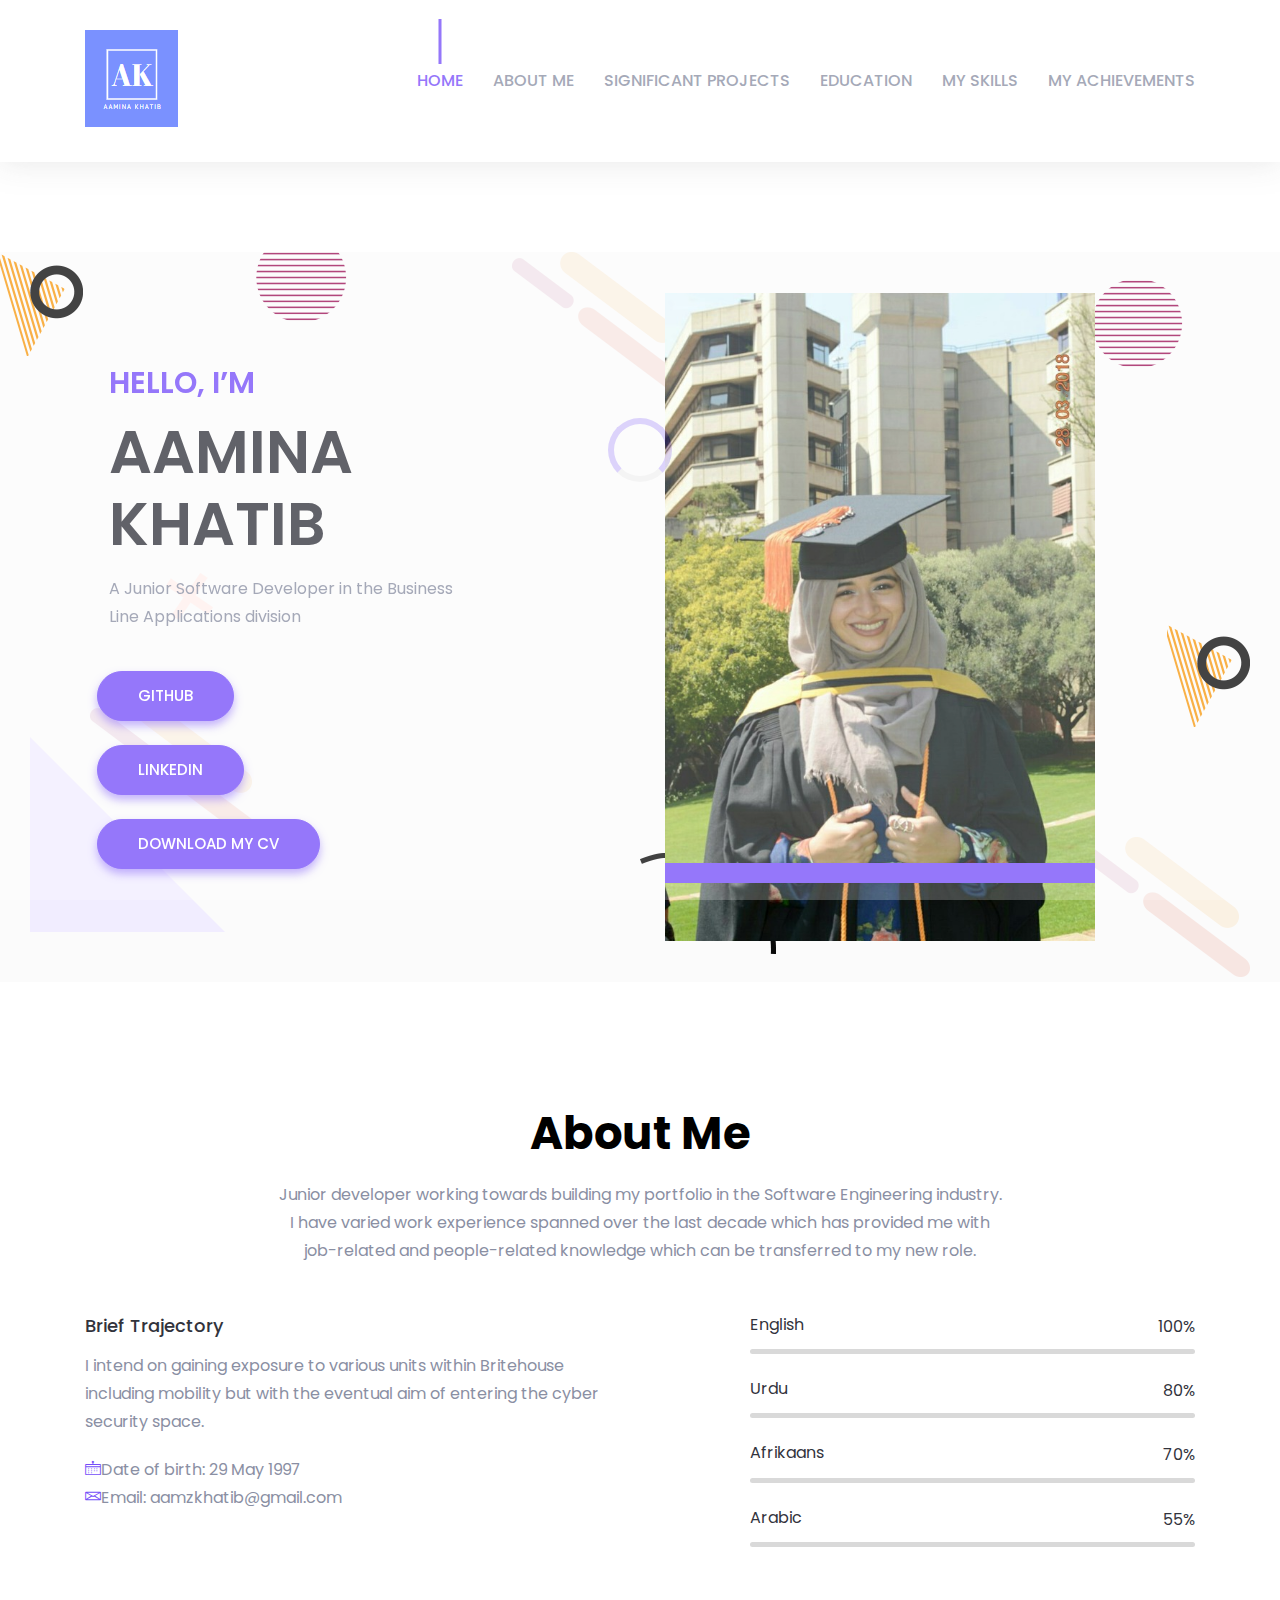
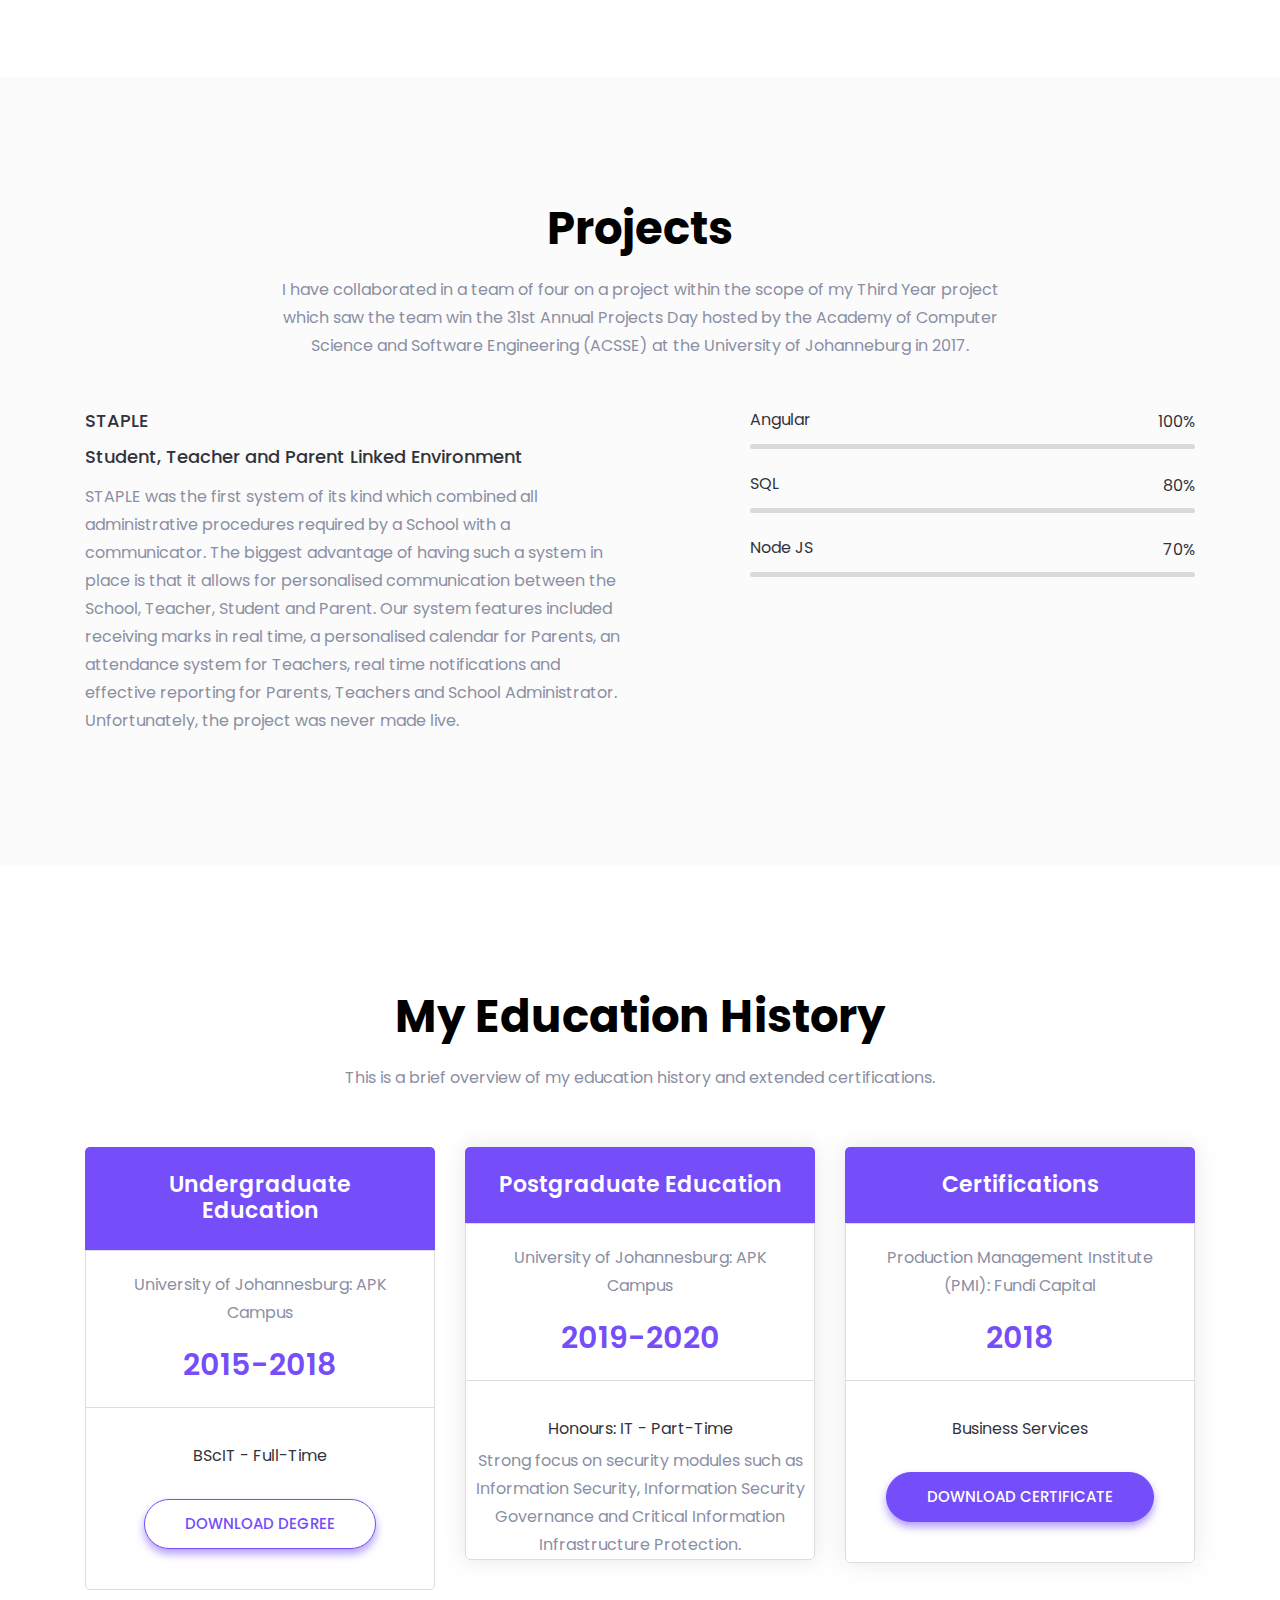
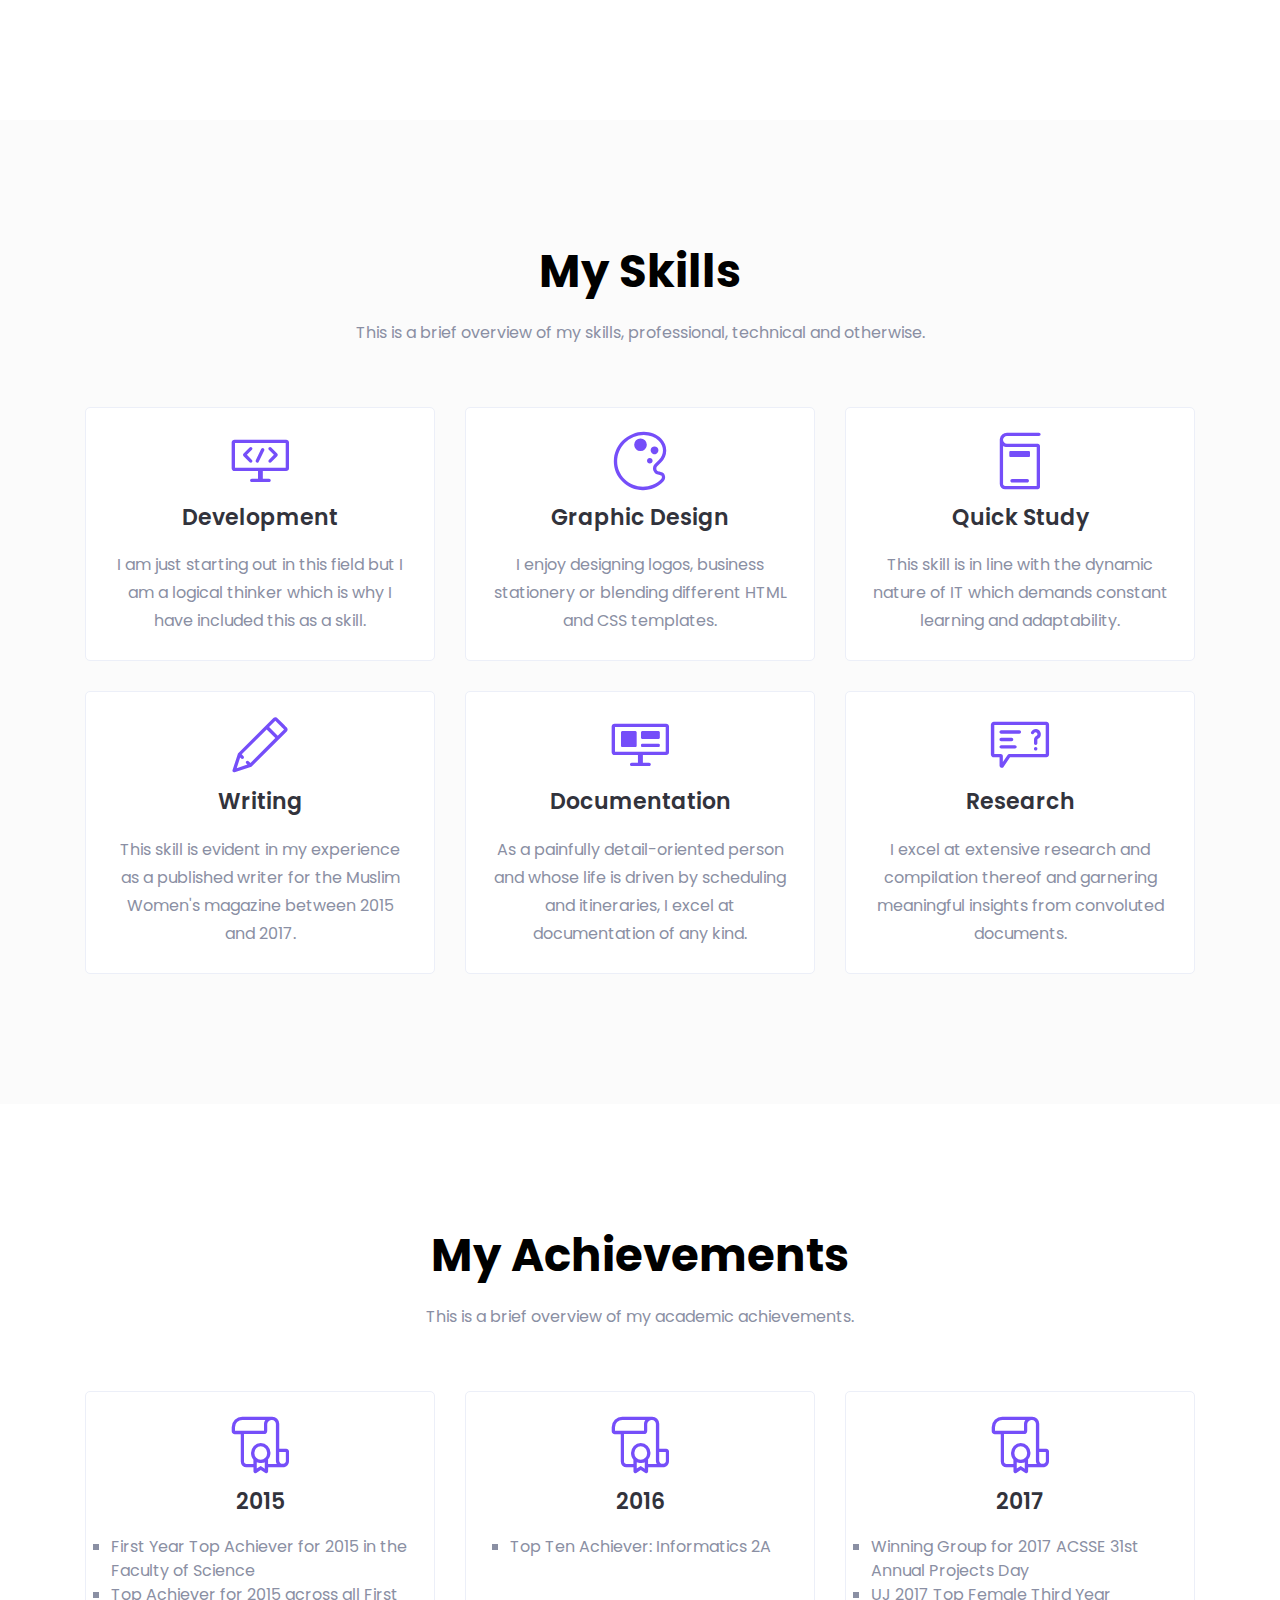
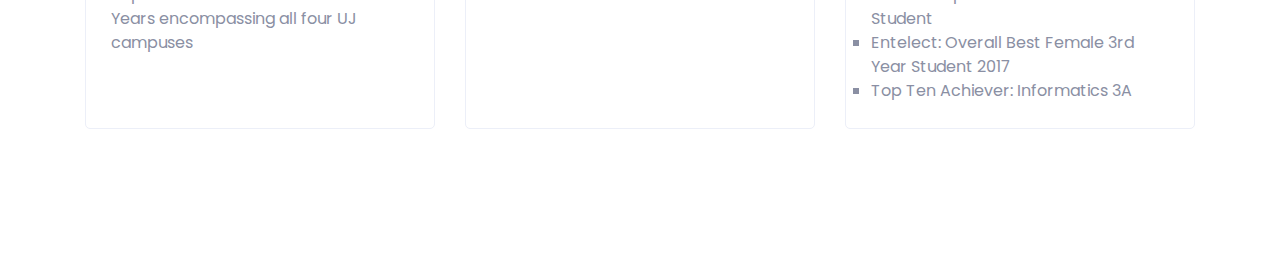
==== index.html @ 274624b9 "update readme" ====
<!doctype html>

<!--====== Required meta tags ======-->
<meta charset="utf-8">
<meta http-equiv="x-ua-compatible" content="ie=edge">
<meta name="description" content="">
<meta name="viewport" content="width=device-width, initial-scale=1, shrink-to-fit=no">

<!--====== Title ======-->
<title>Profile: Aamina Khatib</title>

    <!--====== Favicon Icon ======-->
    <link rel="shortcut icon" href="assets/images/favicon.png" type="image/png">

    <!--====== Bootstrap css ======-->
    <link rel="stylesheet" href="assets/css/bootstrap.min.css">
	
	    <!--====== Social css ======-->
    <link rel="stylesheet" href="assets/css/social.css">

    <!--====== Line Icons css ======-->
    <link rel="stylesheet" href="assets/css/LineIcons.css">

    <!--====== Magnific Popup css ======-->
    <link rel="stylesheet" href="assets/css/magnific-popup.css">

    <!--====== Default css ======-->
    <link rel="stylesheet" href="assets/css/default.css">

    <!--====== Style css ======-->
    <link rel="stylesheet" href="assets/css/style.css">

<!--====== PRELOADER PART START ======-->

<div class="preloader">
    <div class="loader_34">
        <div class="ytp-spinner">
            <div class="ytp-spinner-container">
                <div class="ytp-spinner-rotator">
                    <div class="ytp-spinner-left">
                        <div class="ytp-spinner-circle"></div>
                    </div>
                    <div class="ytp-spinner-right">
                        <div class="ytp-spinner-circle"></div>
                    </div>
                </div>
            </div>
        </div>
    </div>
</div>

<!--====== PRELOADER ENDS START ======-->

<!--====== HEADER PART START ======-->

<header id="home" class="header-area">
    <div class="navigation">
        <div class="container">
            <div class="row">
                <div class="col-lg-12">
                    <nav class="navbar navbar-expand-lg">
                        <a class="navbar-brand" href="index.html">
                            <img src="assets/images/logo.png" alt="Logo">
                        </a> <!-- Logo -->
                        <button class="navbar-toggler" type="button" data-toggle="collapse" data-target="#navbarSupportedContent" aria-controls="navbarSupportedContent" aria-expanded="false" aria-label="Toggle navigation">
                            <span class="toggler-icon"></span>
                            <span class="toggler-icon"></span>
                            <span class="toggler-icon"></span>
                        </button>

                        <div class="collapse navbar-collapse" id="navbarSupportedContent">
                            <ul class="navbar-nav ml-auto">
                                <li class="nav-item active"><a class="page-scroll" href="#home">Home</a></li>
                                <li class="nav-item"><a class="page-scroll" href="#about">About Me</a></li>
                                <li class="nav-item"><a class="page-scroll" href="#project">Significant Projects</a></li>
                                <li class="nav-item"><a class="page-scroll" href="#education">Education</a></li>
                                <li class="nav-item"><a class="page-scroll" href="#skills">My Skills</a></li>
                                <li class="nav-item"><a class="page-scroll" href="#achievements">My Achievements</a></li>
                            </ul>
                        </div> <!-- navbar collapse -->
                    </nav> <!-- navbar -->
                </div>
            </div> <!-- row -->
        </div> <!-- container -->
    </div> <!-- navigation -->

    <div id="parallax" class="header-content d-flex align-items-center">
        <div class="header-shape shape-one layer" data-depth="0.10">
            <img src="assets/images/banner/shape/shape-1.png" alt="Shape">
        </div> <!-- header shape -->
        <div class="header-shape shape-tow layer" data-depth="0.30">
            <img src="assets/images/banner/shape/shape-2.png" alt="Shape">
        </div> <!-- header shape -->
        <div class="header-shape shape-three layer" data-depth="0.40">
            <img src="assets/images/banner/shape/shape-3.png" alt="Shape">
        </div> <!-- header shape -->
        <div class="header-shape shape-fore layer" data-depth="0.60">
            <img src="assets/images/banner/shape/shape-2.png" alt="Shape">
        </div> <!-- header shape -->
        <div class="header-shape shape-five layer" data-depth="0.20">
            <img src="assets/images/banner/shape/shape-1.png" alt="Shape">
        </div> <!-- header shape -->
        <div class="header-shape shape-six layer" data-depth="0.15">
            <img src="assets/images/banner/shape/shape-4.png" alt="Shape">
        </div> <!-- header shape -->
        <div class="header-shape shape-seven layer" data-depth="0.50">
            <img src="assets/images/banner/shape/shape-5.png" alt="Shape">
        </div> <!-- header shape -->
        <div class="header-shape shape-eight layer" data-depth="0.40">
            <img src="assets/images/banner/shape/shape-3.png" alt="Shape">
        </div> <!-- header shape -->
        <div class="header-shape shape-nine layer" data-depth="0.20">
            <img src="assets/images/banner/shape/shape-6.png" alt="Shape">
        </div> <!-- header shape -->
        <div class="header-shape shape-ten layer" data-depth="0.30">
            <img src="assets/images/banner/shape/shape-3.png" alt="Shape">
        </div> <!-- header shape -->

        <style>
            #paddingDiv {
              padding-left: 27px;
              padding-right: 27px;
            }
        </style>

        <div class="container" id="paddingDiv">
            <div class="row align-items-center">
                <div class="row align-items-center">
                    <div class="col-xl-5 col-lg-6">
                        <div class="header-content-right" id="paddingDiv">
                            <h4 class="sub-title">Hello, I’m</h4>
                            <h1 class="title">Aamina Khatib</h1>
                            <p>A Junior Software Developer in the Business Line Applications division</p>
                        </div> <!-- header content right -->
					<div class="header-social">
                    </div>
				    <div class="container">
                    <div class="row">
                        <div class="col-lg-12">
                            <div class="header-social-icon">
                                <ul>
                                    <li><a class="main-btn custom" href="https://github.com/AaminaKhatib">GitHub</a></li>
                                    <br/>
                                    <li><a class="main-btn custom-2" href="https://www.linkedin.com/in/aamina-khatib/">LinkedIn</a></li>
                                    <br/>
                                    <li><a class="main-btn custom-2" href="assets/docs/Aamina Muneeb Khatib - CV 2020">Download My CV</a></li>
                                </ul>
                            </div> <!-- header social -->
                        </div>
                    </div> <!-- row -->
                </div> <!-- container -->
            </div> <!-- header social -->
                <div class="col-lg-6 offset-xl-1">
                    <div class="header-image d-none d-lg-block">
                        <img src="assets/images/hero.png" alt="hero">
                    </div> <!-- header image -->
                </div>
            </div> <!-- row -->
        </div> <!-- container -->
    </div> <!-- header content -->
</header>

    <!--====== HEADER PART ENDS ======-->

    <!--====== ABOUT PART START ======-->

    <section id="about" class="about-area pt-125 pb-130">
        <div class="container">
            <div class="row justify-content-center">
                <div class="col-lg-8">
                    <div class="section-title text-center">
                        <h2 class="title">About Me</h2>
                        <p>Junior developer working towards building my portfolio in the Software Engineering industry. I have varied work experience spanned over the last decade which has provided me with job-related and people-related knowledge which can be transferred to my new role.</p>
                    </div> <!-- section title -->
                </div>
            </div> <!-- row -->
            <div class="row">
                <div class="col-lg-6">
                    <div class="about-content mt-50">
                        <h5 class="about-title">Brief Trajectory</h5>
                        <p>I intend on gaining exposure to various units within Britehouse including mobility but with the eventual aim of entering the cyber security space.</p>
                        <ul class="clearfix">
                            <li>
                                <div class="single-info d-flex align-items-center">
                                    <div class="info-icon">
                                        <i class="lni-calendar"></i>
                                    </div>
                                    <div class="info-calendar">
                                        <p><span>Date of birth:</span> 29 May 1997</p>
                                    </div>
                                </div> <!-- single info -->
                                <div class="single-info d-flex align-items-center">
                                    <div class="info-icon">
                                        <i class="lni-envelope"></i>
                                    </div>
                                    <div class="info-envelope">
                                        <p><span>Email:</span> aamzkhatib@gmail.com</p>
                                    </div>
                                </div> <!-- single info -->
                            </li>
                        </ul>
                    </div> <!-- about content -->
                </div>
                <div class="col-xl-5 offset-xl-1 col-lg-6">
                    <div class="about-skills pt-25">
                        <div class="skill-item mt-25">
                            <div class="skill-header">
                                <h6 class="skill-title">English</h6>
                                <div class="skill-percentage">
                                    <div class="count-box counted">
                                        <span class="counter">100</span>
                                    </div>
                                    %
                                </div>
                            </div>
                            <div class="skill-bar">
                                <div class="bar-inner">
                                    <div class="bar progress-line" data-width="100"></div>
                                </div>
                            </div>
                        </div> <!-- skill item -->
                        <div class="skill-item mt-25">
                            <div class="skill-header">
                                <h6 class="skill-title">Urdu</h6>
                                <div class="skill-percentage">
                                    <div class="count-box counted">
                                        <span class="counter">80</span>
                                    </div>
                                    %
                                </div>
                            </div>
                            <div class="skill-bar">
                                <div class="bar-inner">
                                    <div class="bar progress-line" data-width="80"></div>
                                </div>
                            </div>
                        </div> <!-- skill item -->
                        <div class="skill-item mt-25">
                            <div class="skill-header">
                                <h6 class="skill-title">Afrikaans</h6>
                                <div class="skill-percentage">
                                    <div class="count-box counted">
                                        <span class="counter">70</span>
                                    </div>
                                    %
                                </div>
                            </div>
                            <div class="skill-bar">
                                <div class="bar-inner">
                                    <div class="bar progress-line" data-width="70"></div>
                                </div>
                            </div>
                        </div> <!-- skill item -->
                        <div class="skill-item mt-25">
                            <div class="skill-header">
                                <h6 class="skill-title">Arabic</h6>
                                <div class="skill-percentage">
                                    <div class="count-box counted">
                                        <span class="counter">55</span>
                                    </div>
                                    %
                                </div>
                            </div>
                            <div class="skill-bar">
                                <div class="bar-inner">
                                    <div class="bar progress-line" data-width="55"></div>
                                </div>
                            </div>
                        </div> <!-- skill item -->
                    </div> <!-- about skills -->
                </div>
            </div> <!-- row -->
        </div> <!-- container -->
    </section>

    <!--====== ABOUT PART ENDS ======-->

    <!--====== PROJECTS PART START ======-->

    <section id="project" class="services-area gray-bg pt-125 pb-130">
        <div class="container">
            <div class="row justify-content-center">
                <div class="col-lg-8">
                    <div class="section-title text-center">
                        <h2 class="title">Projects</h2>
                        <p>I have collaborated in a team of four on a project within the scope of my Third Year project which saw the team win the 31st Annual Projects Day hosted by the Academy of Computer Science and Software Engineering (ACSSE) at the University of Johanneburg in 2017. </p>
                    </div> <!-- section title -->
                </div>
            </div> <!-- row -->
            <div class="row">
                <div class="col-lg-6">
                    <div class="about-content mt-50">
                        <h5 class="about-title">STAPLE</h5>
                        <h4 class="about-title">Student, Teacher and Parent Linked Environment</h5>
                        <p>STAPLE was the first system of its kind which combined all administrative procedures required by a School with a communicator. The biggest advantage of having such a system in place is that it allows for personalised communication between the School, Teacher, Student and Parent. Our system features included receiving marks in real time, a personalised calendar for Parents, an attendance system for Teachers, real time notifications and effective reporting for Parents, Teachers and School Administrator. Unfortunately, the project was never made live.</p>
                    </div> <!-- about content -->
                </div>
                <div class="col-xl-5 offset-xl-1 col-lg-6">
                    <div class="about-skills pt-25">
                        <div class="skill-item mt-25">
                            <div class="skill-header">
                                <h6 class="skill-title">Angular</h6>
                                <div class="skill-percentage">
                                    <div class="count-box counted">
                                        <span class="counter">100</span>
                                    </div>
                                    %
                                </div>
                            </div>
                            <div class="skill-bar">
                                <div class="bar-inner">
                                    <div class="bar progress-line" data-width="100"></div>
                                </div>
                            </div>
                        </div> <!-- skill item -->
                        <div class="skill-item mt-25">
                            <div class="skill-header">
                                <h6 class="skill-title">SQL</h6>
                                <div class="skill-percentage">
                                    <div class="count-box counted">
                                        <span class="counter">80</span>
                                    </div>
                                    %
                                </div>
                            </div>
                            <div class="skill-bar">
                                <div class="bar-inner">
                                    <div class="bar progress-line" data-width="80"></div>
                                </div>
                            </div>
                        </div> <!-- skill item -->
                        <div class="skill-item mt-25">
                            <div class="skill-header">
                                <h6 class="skill-title">Node JS</h6>
                                <div class="skill-percentage">
                                    <div class="count-box counted">
                                        <span class="counter">70</span>
                                    </div>
                                    %
                                </div>
                            </div>
                            <div class="skill-bar">
                                <div class="bar-inner">
                                    <div class="bar progress-line" data-width="70"></div>
                                </div>
                            </div>
                        </div> <!-- skill item -->
                    </div> <!-- about skills -->
                </div>
            </div> <!-- row -->
        </div> <!-- container -->
    </section>

    <!--====== PROJECTS PART ENDS ======-->

   <!--====== EDUCATION PART START ======-->

   <section id="education" class="work-area pt-125 pb-130">
    <div class="container">
        <div class="row justify-content-center">
            <div class="col-lg-8">
                <div class="section-title text-center pb-25">
                    <h2 class="title">My Education History</h2>
                    <p>This is a brief overview of my education history and extended certifications.</p>
                </div> <!-- section title -->
            </div>
        </div> <!-- row -->
        <div class="row justify-content-center">
            <div class="col-lg-4 col-md-8 col-sm-9">
                <div class="single-pricing text-center mt-30">
                    <div class="pricing-package">
                        <h4 class="package-title">Undergraduate Education</h4>
                    </div>
                    <div class="pricing-body">
                        <div class="pricing-text">
                            <p>University of Johannesburg: APK Campus</p>
                            <span class="price">2015-2018</span>
                        </div>
                        <div class="pricing-list">
                            <ul>
                                <li>BScIT - Full-Time</li>
                            </ul>
                        </div>
                        <div class="pricing-btn">
                            <a class="main-btn" href="assets/docs/BSc.pdf">Download Degree</a>
                        </div>							
                    </div>
                </div> <!-- single pricing -->
            </div>
            <div class="col-lg-4 col-md-8 col-sm-9">
                <div class="single-pricing active text-center mt-30">
                    <div class="pricing-package">
                        <h4 class="package-title">Postgraduate Education</h4>
                    </div>
                    <div class="pricing-body">
                        <div class="pricing-text">
                            <p>University of Johannesburg: APK Campus</p>
                            <span class="price">2019-2020</span>
                        </div>
                        <div class="pricing-list">
                            <ul>
                                <li>Honours: IT - Part-Time</li>
                            </ul>
                        </div>
                        <p>Strong focus on security modules such as Information Security, Information Security Governance and Critical Information Infrastructure Protection.</p>
                    </div>
                </div> <!-- single pricing -->
            </div>
            <div class="col-lg-4 col-md-8 col-sm-9">
                <div class="single-pricing active text-center mt-30">
                    <div class="pricing-package">
                        <h4 class="package-title">Certifications</h4>
                    </div>
                    <div class="pricing-body">
                        <div class="pricing-text">
                            <p>Production Management Institute (PMI): Fundi Capital</p>
                            <span class="price">2018</span>
                        </div>
                        <div class="pricing-list">
                            <ul>
                                <li>Business Services</li>
                            </ul>
                        </div>
                        <div class="pricing-btn">
                            <a class="main-btn" href="assets/docs/PMI_Cert.pdf">Download Certificate</a>
                        </div>
                    </div>
                </div> <!-- single pricing -->
            </div>
        </div> <!-- row -->
    </div> <!-- container -->
</section>

<!--====== EDUCATION PART ENDS ======-->

<!--====== SKILLS PART START ======-->

<section id="skills" class="pricing-area gray-bg pt-125 pb-130">
    <div class="container">
        <div class="row justify-content-center">
            <div class="col-lg-8">
                <div class="section-title text-center pb-30">
                    <h2 class="title">My Skills</h2>
                    <p>This is a brief overview of my skills, professional, technical and otherwise.</p>
                </div> <!-- section title -->
            </div>
        </div> <!-- row -->
        <div class="row justify-content-center">
            <div class="col-lg-4 col-md-6 col-sm-8">
                <div class="single-service text-center mt-30">
                    <div class="service-icon">
                        <i class="lni-code-alt"></i>
                    </div>
                    <div class="service-content">
                        <h4 class="service-title"><a>Development</a></h4>
                        <p>I am just starting out in this field but I am a logical thinker which is why I have included this as a skill.</p>
                    </div>
                </div> <!-- single service -->
            </div>
            <div class="col-lg-4 col-md-6 col-sm-8">
                <div class="single-service text-center mt-30">
                    <div class="service-icon">
                        <i class="lni-color-pallet"></i>
                    </div>
                    <div class="service-content">
                        <h4 class="service-title"><a>Graphic Design</a></h4>
                        <p>I enjoy designing logos, business stationery or blending different HTML and CSS templates.</p>
                    </div>
                </div> <!-- single service -->
            </div>
            <div class="col-lg-4 col-md-6 col-sm-8">
                <div class="single-service text-center mt-30">
                    <div class="service-icon">
                        <i class="lni-book"></i>
                    </div>
                    <div class="service-content">
                        <h4 class="service-title"><a>Quick Study</a></h4>
                        <p>This skill is in line with the dynamic nature of IT which demands constant learning and adaptability.</p>
                    </div>
                </div> <!-- single service -->
            </div>
            <div class="col-lg-4 col-md-6 col-sm-8">
                <div class="single-service text-center mt-30">
                    <div class="service-icon">
                        <i class="lni-pencil"></i>
                    </div>
                    <div class="service-content">
                        <h4 class="service-title"><a>Writing</a></h4>
                        <p>This skill is evident in my experience as a published writer for the Muslim Women's magazine between 2015 and 2017.</p>
                    </div>
                </div> <!-- single service -->
            </div>
            <div class="col-lg-4 col-md-6 col-sm-8">
                <div class="single-service text-center mt-30">
                    <div class="service-icon">
                        <i class="lni-website"></i>
                    </div>
                    <div class="service-content">
                        <h4 class="service-title"><a>Documentation</a></h4>
                        <p>As a painfully detail-oriented person and whose life is driven by scheduling and itineraries, I excel at documentation of any kind.</p>
                    </div>
                </div> <!-- single service -->
            </div>
            <div class="col-lg-4 col-md-6 col-sm-8">
                <div class="single-service text-center mt-30">
                    <div class="service-icon">
                        <i class="lni-support"></i>
                    </div>
                    <div class="service-content">
                        <h4 class="service-title"><a>Research</a></h4>
                        <p>I excel at extensive research and compilation thereof and garnering meaningful insights from convoluted documents.<p>
                    </div>
                </div> <!-- single service -->
            </div>
        </div> <!-- row -->
    </div> <!-- container -->
</section>

<!--====== SKILLS PART ENDS ======-->

<!--====== ACHIEVEMENTS PART START ======-->
<style>
    ul.bullet-align {
      list-style-position: outside;
      list-style-type: square;
      display: inline-block;
      text-align:left;
      padding-left:0;
    }
</style>

<section id="achievements" class="work-area pt-125 pb-130">
    <div class="container">
        <div class="row justify-content-center">
            <div class="col-lg-8">
                <div class="section-title text-center pb-30">
                    <h2 class="title">My Achievements</h2>
                    <p>This is a brief overview of my academic achievements.</p>
                </div> <!-- section title -->
            </div>
        </div> <!-- row -->
        <div class="row justify-content-center">
            <div class="col-lg-4 col-md-6 col-sm-8">
                <div class="single-service text-center mt-30">
                    <div class="service-icon">
                        <i class="lni-certificate"></i>
                    </div>
                    <div class="service-content">
                        <h4 class="service-title"><a>2015</a></h4>
                        <ul class="bullet-align">
                            <li>First Year Top Achiever for 2015 in the Faculty of Science</li>
                            <li>Top Achiever for 2015 across all First Years encompassing all four UJ campuses</li>
                            <br></br>
                        </ul>

                    </div>
                </div> <!-- single service -->
            </div>
            <div class="col-lg-4 col-md-6 col-sm-8">
                <div class="single-service text-center mt-30">
                    <div class="service-icon">
                        <i class="lni-certificate"></i>
                    </div>
                    <div class="service-content">
                        <h4 class="service-title"><a>2016</a></h4>
                        <ul class="bullet-align">
                            <li>Top Ten Achiever: Informatics 2A</li>
                            <br></br>
                            <br></br>
                            <br></br>
                        </ul>
                    </div>
                </div> <!-- single service -->
            </div>
            <div class="col-lg-4 col-md-6 col-sm-8">
                <div class="single-service text-center mt-30">
                    <div class="service-icon">
                        <i class="lni-certificate"></i>
                    </div>
                    <div class="service-content">
                        <h4 class="service-title"><a>2017</a></h4>
                        <ul class="bullet-align">
                            <li>Winning Group for 2017 ACSSE 31st Annual Projects Day</li>
                            <li>UJ 2017 Top Female Third Year Student</li>
                            <li>Entelect: Overall Best Female 3rd Year Student 2017</li>
                            <li>Top Ten Achiever: Informatics 3A</li>
                        </ul>
                    </div>
                </div> <!-- single service -->
            </div>
        </div> <!-- row -->
    </div> <!-- container -->
</section>

<!--====== ACHIEVEMENTS PART ENDS ======-->

<!--====== jquery js ======-->
<script src="assets/js/vendor/modernizr-3.6.0.min.js"></script>
<script src="assets/js/vendor/jquery-1.12.4.min.js"></script>

<!--====== Bootstrap js ======-->
<script src="assets/js/bootstrap.min.js"></script>
<script src="assets/js/popper.min.js"></script>

<!--====== Magnific Popup js ======-->
<script src="assets/js/jquery.magnific-popup.min.js"></script>

<!--====== Parallax js ======-->
<script src="assets/js/parallax.min.js"></script>

<!--====== Counter Up js ======-->
<script src="assets/js/waypoints.min.js"></script>
<script src="assets/js/jquery.counterup.min.js"></script>


<!--====== Appear js ======-->
<script src="assets/js/jquery.appear.min.js"></script>

<!--====== Scrolling js ======-->
<script src="assets/js/scrolling-nav.js"></script>
<script src="assets/js/jquery.easing.min.js"></script>


<!--====== Main js ======-->
<script src="assets/js/main.js"></script>

</body>

</html>
---- assets/css/social.css ----
@import url("https://fonts.googleapis.com/css?family=Shadows+Into+Light|Source+Sans+Pro:400,700");
html {
  overflow-x: hidden;
}

.social-icon li {
  display: inline-block;
}

.social-icon li a {
  color: #000;
  background: #fff;
  width: 35px;
  height: 35px;
  line-height: 38px;
  display: block;
  text-align: center;
  border-radius: 100%;
  font-size: 16px;
  margin: 15px 6px 12px 6px;
  transition: all 0.3s ease-in-out 0s;
  -moz-transition: all 0.3s ease-in-out 0s;
  -webkit-transition: all 0.3s ease-in-out 0s;
  -o-transition: all 0.3s ease-in-out 0s;
}

.social-icon li a:hover {
  color: #fff;
}

.social-icon li .facebook:hover {
  background: #3b5999;
}

.social-icon li .twitter:hover {
  background: #4A9CEC;
}

.social-icon li .instagram:hover {
  background: #D6274D;
}

.social-icon li .linkedin:hover {
  background: #1260A2;
}

.social-icon li .google:hover {
  background: #CE332A;
}
---- assets/css/default.css ----
/* Deafult Margin & Padding */
/*-- Margin Top --*/
.mt-5 {
	margin-top: 5px;
}
.mt-10 {
	margin-top: 10px;
}
.mt-15 {
	margin-top: 15px;
}
.mt-20 {
	margin-top: 20px;
}
.mt-25 {
	margin-top: 25px;
}
.mt-30 {
	margin-top: 30px;
}
.mt-35 {
	margin-top: 35px;
}
.mt-40 {
	margin-top: 40px;
}
.mt-45 {
	margin-top: 45px;
}
.mt-50 {
	margin-top: 50px;
}
.mt-55 {
	margin-top: 55px;
}
.mt-60 {
	margin-top: 60px;
}
.mt-65 {
	margin-top: 65px;
}
.mt-70 {
	margin-top: 70px;
}
.mt-75 {
	margin-top: 75px;
}
.mt-80 {
	margin-top: 80px;
}
.mt-85 {
	margin-top: 85px;
}
.mt-90 {
	margin-top: 90px;
}
.mt-95 {
	margin-top: 95px;
}
.mt-100 {
	margin-top: 100px;
}
.mt-105 {
	margin-top: 105px;
}
.mt-110 {
	margin-top: 110px;
}
.mt-115 {
	margin-top: 115px;
}
.mt-120 {
	margin-top: 120px;
}
.mt-125 {
	margin-top: 125px;
}
.mt-130 {
	margin-top: 130px;
}
.mt-135 {
	margin-top: 135px;
}
.mt-140 {
	margin-top: 140px;
}
.mt-145 {
	margin-top: 145px;
}
.mt-150 {
	margin-top: 150px;
}
.mt-155 {
	margin-top: 155px;
}
.mt-160 {
	margin-top: 160px;
}
.mt-165 {
	margin-top: 165px;
}
.mt-170 {
	margin-top: 170px;
}
.mt-175 {
	margin-top: 175px;
}
.mt-180 {
	margin-top: 180px;
}
.mt-185 {
	margin-top: 185px;
}
.mt-190 {
	margin-top: 190px;
}
.mt-195 {
	margin-top: 195px;
}
.mt-200 {
	margin-top: 200px;
}
/*-- Margin Bottom --*/

.mb-5 {
	margin-bottom: 5px;
}
.mb-10 {
	margin-bottom: 10px;
}
.mb-15 {
	margin-bottom: 15px;
}
.mb-20 {
	margin-bottom: 20px;
}
.mb-25 {
	margin-bottom: 25px;
}
.mb-30 {
	margin-bottom: 30px;
}
.mb-35 {
	margin-bottom: 35px;
}
.mb-40 {
	margin-bottom: 40px;
}
.mb-45 {
	margin-bottom: 45px;
}
.mb-50 {
	margin-bottom: 50px;
}
.mb-55 {
	margin-bottom: 55px;
}
.mb-60 {
	margin-bottom: 60px;
}
.mb-65 {
	margin-bottom: 65px;
}
.mb-70 {
	margin-bottom: 70px;
}
.mb-75 {
	margin-bottom: 75px;
}
.mb-80 {
	margin-bottom: 80px;
}
.mb-85 {
	margin-bottom: 85px;
}
.mb-90 {
	margin-bottom: 90px;
}
.mb-95 {
	margin-bottom: 95px;
}
.mb-100 {
	margin-bottom: 100px;
}
.mb-105 {
	margin-bottom: 105px;
}
.mb-110 {
	margin-bottom: 110px;
}
.mb-115 {
	margin-bottom: 115px;
}
.mb-120 {
	margin-bottom: 120px;
}
.mb-125 {
	margin-bottom: 125px;
}
.mb-130 {
	margin-bottom: 130px;
}
.mb-135 {
	margin-bottom: 135px;
}
.mb-140 {
	margin-bottom: 140px;
}
.mb-145 {
	margin-bottom: 145px;
}
.mb-150 {
	margin-bottom: 150px;
}
.mb-155 {
	margin-bottom: 155px;
}
.mb-160 {
	margin-bottom: 160px;
}
.mb-165 {
	margin-bottom: 165px;
}
.mb-170 {
	margin-bottom: 170px;
}
.mb-175 {
	margin-bottom: 175px;
}
.mb-180 {
	margin-bottom: 180px;
}
.mb-185 {
	margin-bottom: 185px;
}
.mb-190 {
	margin-bottom: 190px;
}
.mb-195 {
	margin-bottom: 195px;
}
.mb-200 {
	margin-bottom: 200px;
}
/*-- margin left --*/
.ml-5 {
	margin-left: 5px;
}
.ml-10 {
	margin-left: 10px;
}
.ml-15 {
	margin-left: 15px;
}
.ml-20 {
	margin-left: 20px;
}
.ml-25 {
	margin-left: 25px;
}
.ml-30 {
	margin-left: 30px;
}
.ml-35 {
	margin-left: 35px;
}
.ml-40 {
	margin-left: 40px;
}
.ml-45 {
	margin-left: 45px;
}
.ml-50 {
	margin-left: 50px;
}
.ml-55 {
	margin-left: 55px;
}
.ml-60 {
	margin-left: 60px;
}
.ml-65 {
	margin-left: 65px;
}
.ml-70 {
	margin-left: 70px;
}
.ml-75 {
	margin-left: 75px;
}
.ml-80 {
	margin-left: 80px;
}
.ml-85 {
	margin-left: 85px;
}
.ml-90 {
	margin-left: 90px;
}
.ml-95 {
	margin-left: 95px;
}
.ml-100 {
	margin-left: 100px;
}
.ml-105 {
	margin-left: 105px;
}
.ml-110 {
	margin-left: 110px;
}
.ml-115 {
	margin-left: 115px;
}
.ml-120 {
	margin-left: 120px;
}
.ml-125 {
	margin-left: 125px;
}
.ml-130 {
	margin-left: 130px;
}
.ml-135 {
	margin-left: 135px;
}
.ml-140 {
	margin-left: 140px;
}
.ml-145 {
	margin-left: 145px;
}
.ml-150 {
	margin-left: 150px;
}
.ml-155 {
	margin-left: 155px;
}
.ml-160 {
	margin-left: 160px;
}
.ml-165 {
	margin-left: 165px;
}
.ml-170 {
	margin-left: 170px;
}
.ml-175 {
	margin-left: 175px;
}
.ml-180 {
	margin-left: 180px;
}
.ml-185 {
	margin-left: 185px;
}
.ml-190 {
	margin-left: 190px;
}
.ml-195 {
	margin-left: 195px;
}
.ml-200 {
	margin-left: 200px;
}
/*-- margin right --*/
.mr-5 {
	margin-right: 5px;
}
.mr-10 {
	margin-right: 10px;
}
.mr-15 {
	margin-right: 15px;
}
.mr-20 {
	margin-right: 20px;
}
.mr-25 {
	margin-right: 25px;
}
.mr-30 {
	margin-right: 30px;
}
.mr-35 {
	margin-right: 35px;
}
.mr-40 {
	margin-right: 40px;
}
.mr-45 {
	margin-right: 45px;
}
.mr-50 {
	margin-right: 50px;
}
.mr-55 {
	margin-right: 55px;
}
.mr-60 {
	margin-right: 60px;
}
.mr-65 {
	margin-right: 65px;
}
.mr-70 {
	margin-right: 70px;
}
.mr-75 {
	margin-right: 75px;
}
.mr-80 {
	margin-right: 80px;
}
.mr-85 {
	margin-right: 85px;
}
.mr-90 {
	margin-right: 90px;
}
.mr-95 {
	margin-right: 95px;
}
.mr-100 {
	margin-right: 100px;
}
.mr-105 {
	margin-right: 105px;
}
.mr-110 {
	margin-right: 110px;
}
.mr-115 {
	margin-right: 115px;
}
.mr-120 {
	margin-right: 120px;
}
.mr-125 {
	margin-right: 125px;
}
.mr-130 {
	margin-right: 130px;
}
.mr-135 {
	margin-right: 135px;
}
.mr-140 {
	margin-right: 140px;
}
.mr-145 {
	margin-right: 145px;
}
.mr-150 {
	margin-right: 150px;
}
.mr-155 {
	margin-right: 155px;
}
.mr-160 {
	margin-right: 160px;
}
.mr-165 {
	margin-right: 165px;
}
.mr-170 {
	margin-right: 170px;
}
.mr-175 {
	margin-right: 175px;
}
.mr-180 {
	margin-right: 180px;
}
.mr-185 {
	margin-right: 185px;
}
.mr-190 {
	margin-right: 190px;
}
.mr-195 {
	margin-right: 195px;
}
.mr-200 {
	margin-right: 200px;
}


/*-- Padding Top --*/

.pt-5 {
	padding-top: 5px;
}
.pt-10 {
	padding-top: 10px;
}
.pt-15 {
	padding-top: 15px;
}
.pt-20 {
	padding-top: 20px;
}
.pt-25 {
	padding-top: 25px;
}
.pt-30 {
	padding-top: 30px;
}
.pt-35 {
	padding-top: 35px;
}
.pt-40 {
	padding-top: 40px;
}
.pt-45 {
	padding-top: 45px;
}
.pt-50 {
	padding-top: 50px;
}
.pt-55 {
	padding-top: 55px;
}
.pt-60 {
	padding-top: 60px;
}
.pt-65 {
	padding-top: 65px;
}
.pt-70 {
	padding-top: 70px;
}
.pt-75 {
	padding-top: 75px;
}
.pt-80 {
	padding-top: 80px;
}
.pt-85 {
	padding-top: 85px;
}
.pt-90 {
	padding-top: 90px;
}
.pt-95 {
	padding-top: 95px;
}
.pt-100 {
	padding-top: 100px;
}
.pt-105 {
	padding-top: 105px;
}
.pt-110 {
	padding-top: 110px;
}
.pt-115 {
	padding-top: 115px;
}
.pt-120 {
	padding-top: 120px;
}
.pt-125 {
	padding-top: 125px;
}
.pt-130 {
	padding-top: 130px;
}
.pt-135 {
	padding-top: 135px;
}
.pt-140 {
	padding-top: 140px;
}
.pt-145 {
	padding-top: 145px;
}
.pt-150 {
	padding-top: 150px;
}
.pt-155 {
	padding-top: 155px;
}
.pt-160 {
	padding-top: 160px;
}
.pt-165 {
	padding-top: 165px;
}
.pt-170 {
	padding-top: 170px;
}
.pt-175 {
	padding-top: 175px;
}
.pt-180 {
	padding-top: 180px;
}
.pt-185 {
	padding-top: 185px;
}
.pt-190 {
	padding-top: 190px;
}
.pt-195 {
	padding-top: 195px;
}
.pt-200 {
	padding-top: 200px;
}
/*-- Padding Bottom --*/

.pb-5 {
	padding-bottom: 5px;
}
.pb-10 {
	padding-bottom: 10px;
}
.pb-15 {
	padding-bottom: 15px;
}
.pb-20 {
	padding-bottom: 20px;
}
.pb-25 {
	padding-bottom: 25px;
}
.pb-30 {
	padding-bottom: 30px;
}
.pb-35 {
	padding-bottom: 35px;
}
.pb-40 {
	padding-bottom: 40px;
}
.pb-45 {
	padding-bottom: 45px;
}
.pb-50 {
	padding-bottom: 50px;
}
.pb-55 {
	padding-bottom: 55px;
}
.pb-60 {
	padding-bottom: 60px;
}
.pb-65 {
	padding-bottom: 65px;
}
.pb-70 {
	padding-bottom: 70px;
}
.pb-75 {
	padding-bottom: 75px;
}
.pb-80 {
	padding-bottom: 80px;
}
.pb-85 {
	padding-bottom: 85px;
}
.pb-90 {
	padding-bottom: 90px;
}
.pb-95 {
	padding-bottom: 95px;
}
.pb-100 {
	padding-bottom: 100px;
}
.pb-105 {
	padding-bottom: 105px;
}
.pb-110 {
	padding-bottom: 110px;
}
.pb-115 {
	padding-bottom: 115px;
}
.pb-120 {
	padding-bottom: 120px;
}
.pb-125 {
	padding-bottom: 125px;
}
.pb-130 {
	padding-bottom: 130px;
}
.pb-135 {
	padding-bottom: 135px;
}
.pb-140 {
	padding-bottom: 140px;
}
.pb-145 {
	padding-bottom: 145px;
}
.pb-150 {
	padding-bottom: 150px;
}
.pb-155 {
	padding-bottom: 155px;
}
.pb-160 {
	padding-bottom: 160px;
}
.pb-165 {
	padding-bottom: 165px;
}
.pb-170 {
	padding-bottom: 170px;
}
.pb-175 {
	padding-bottom: 175px;
}
.pb-180 {
	padding-bottom: 180px;
}
.pb-185 {
	padding-bottom: 185px;
}
.pb-190 {
	padding-bottom: 190px;
}
.pb-195 {
	padding-bottom: 195px;
}
.pb-200 {
	padding-bottom: 200px;
}

/*-- Padding left --*/

.pl-0 {
	padding-left: 0px;
}
.pl-5 {
	padding-left: 5px;
}
.pl-10 {
	padding-left: 10px;
}
.pl-15 {
	padding-left: 15px;
}
.pl-20 {
	padding-left: 20px;
}
.pl-25 {
	padding-left: 25px;
}
.pl-30 {
	padding-left: 30px;
}
.pl-35 {
	padding-left: 35px;
}
.pl-40 {
	padding-left: 40px;
}
.pl-45 {
	padding-left: 45px;
}
.pl-50 {
	padding-left: 50px;
}
.pl-55 {
	padding-left: 55px;
}
.pl-60 {
	padding-left: 60px;
}
.pl-65 {
	padding-left: 65px;
}
.pl-70 {
	padding-left: 70px;
}
.pl-75 {
	padding-left: 75px;
}
.pl-80 {
	padding-left: 80px;
}
.pl-85 {
	padding-left: 85px;
}
.pl-90 {
	padding-left: 90px;
}
.pl-100 {
	padding-left: 100px;
}
.pl-105 {
	padding-left: 105px;
}
.pl-110 {
	padding-left: 110px;
}
.pl-115 {
	padding-left: 115px;
}
.pl-120 {
	padding-left: 120px;
}
.pl-125 {
	padding-left: 125px;
}
/*-- Padding right --*/

.pr-0 {
	padding-right: 0px;
}
.pr-5 {
	padding-right: 5px;
}
.pr-10 {
	padding-right: 10px;
}
.pr-15 {
	padding-right: 15px;
}
.pr-20 {
	padding-right: 20px;
}
.pr-25 {
	padding-right: 25px;
}
.pr-30 {
	padding-right: 30px;
}
.pr-35 {
	padding-right: 35px;
}
.pr-40 {
	padding-right: 40px;
}
.pr-45 {
	padding-right: 45px;
}
.pr-50 {
	padding-right: 50px;
}
.pr-55 {
	padding-right: 55px;
}
.pr-60 {
	padding-right: 60px;
}
.pr-65 {
	padding-right: 65px;
}
.pr-70 {
	padding-right: 70px;
}
.pr-75 {
	padding-right: 75px;
}
.pr-80 {
	padding-right: 80px;
}
.pr-85 {
	padding-right: 85px;
}
.pr-90 {
	padding-right: 90px;
}
.pr-95 {
	padding-right: 95px;
}
.pr-100 {
	padding-right: 100px;
}
.pr-105 {
	padding-right: 105px;
}
/* Background Color */

.gray-bg {
	background: #fbfbfb;
}
.white-bg {
	background: #fff;
}
.black-bg {
	background: #222;
}
/* Color */

.white {
	color: #fff;
}
.black {
	color: #222;
}
/* black overlay */

[data-overlay] {
	position: relative;
}
[data-overlay]::before {
	background: #000 none repeat scroll 0 0;
	content: "";
	height: 100%;
	left: 0;
	position: absolute;
	top: 0;
	width: 100%;
	z-index: 1;
}
[data-overlay="2"]::before {
	opacity: 0.2;
}
[data-overlay="3"]::before {
	opacity: 0.3;
}
[data-overlay="4"]::before {
	opacity: 0.4;
}
[data-overlay="5"]::before {
	opacity: 0.5;
}
[data-overlay="6"]::before {
	opacity: 0.6;
}
[data-overlay="7"]::before {
	opacity: 0.7;
}
[data-overlay="8"]::before {
	opacity: 0.8;
}
[data-overlay="9"]::before {
	opacity: 0.9;
}
---- assets/css/style.css ----
/*-----------------------------------------------------------------------------------

    Template Name: Unfold - Personal Resume & CV Template
    Template URI: site.com
    Description: Unfold Personal Resume & CV Template
    Author: Uideck
    Author URI: https://uideck.com/
    Support: https://uideck.com/support/
    Version: 1.0

-----------------------------------------------------------------------------------

    CSS INDEX
    ===================

    1.COMMON
	2.HEADER
    3.ABOUT
    4.SERVICES
    4.CALL TO ACTION
    5.WORK
    6.PRICING
    7.BLOG
    8.CONTACT
    9.FOOTER
    10.PAGE BANNER
    10.SINGLE BLOG PAGE

-----------------------------------------------------------------------------------*/
/*===========================
    1. COMMON css 
===========================*/
@import url("https://fonts.googleapis.com/css?family=Poppins:400,500,600,700,800");
body {
  font-family: "Poppins", sans-serif;
  font-weight: normal;
  font-style: normal;
  color: #8a8fa3; }

* {
  margin: 0;
  padding: 0;
  -webkit-box-sizing: border-box;
  -moz-box-sizing: border-box;
  box-sizing: border-box; }

img {
  max-width: 100%; }

a:focus,
input:focus,
textarea:focus,
button:focus {
  text-decoration: none;
  outline: none; }

a:focus,
a:hover {
  text-decoration: none; }

i,
span,
a {
  display: inline-block; }

h1,
h2,
h3,
h4,
h5,
h6 {
  font-family: "Poppins", sans-serif;
  font-weight: 600;
  color: #32333c;
  margin: 0px; }

h1 {
  font-size: 60px; }

h2 {
  font-size: 36px; }

h3 {
  font-size: 28px; }

h4 {
  font-size: 22px; }

h5 {
  font-size: 18px; }

h6 {
  font-size: 16px; }

ul, ol {
  margin: 0px;
  padding: 0px;
  list-style-type: none; }

p {
  font-size: 16px;
  font-weight: 400;
  line-height: 28px;
  color: #8a8fa3;
  margin: 0px; }
  @media (max-width: 767px) {
    p {
      font-size: 15px; } }

.bg_cover {
  background-position: center center;
  background-size: cover;
  background-repeat: no-repeat;
  width: 100%;
  height: 100%; }

/*===== All Button Style =====*/
.main-btn {
  display: inline-block;
  font-weight: 500;
  text-align: center;
  white-space: nowrap;
  vertical-align: middle;
  -webkit-user-select: none;
  -moz-user-select: none;
  -ms-user-select: none;
  user-select: none;
  border: 1px solid #754ef9;
  padding: 0 40px;
  font-size: 15px;
  line-height: 48px;
  border-radius: 50px;
  color: #fff;
  cursor: pointer;
  z-index: 5;
  -webkit-transition: all 0.3s ease-out 0s;
  -moz-transition: all 0.3s ease-out 0s;
  -ms-transition: all 0.3s ease-out 0s;
  -o-transition: all 0.3s ease-out 0s;
  transition: all 0.3s ease-out 0s;
  -webkit-box-shadow: 0px 5px 8px 0px rgba(118, 78, 249, 0.55);
  -moz-box-shadow: 0px 5px 8px 0px rgba(118, 78, 249, 0.55);
  box-shadow: 0px 5px 8px 0px rgba(118, 78, 249, 0.55);
  background-color: #754ef9;
  text-transform: uppercase; }
  .main-btn:hover {
    background-color: #fff;
    color: #754ef9;
    border-color: #754ef9; }
  .main-btn.main-btn-2 {
    background-color: transparent;
    color: #fff;
    border-color: #fff;
    -webkit-box-shadow: none;
    -moz-box-shadow: none;
    box-shadow: none; }
    .main-btn.main-btn-2:hover {
      background-color: #754ef9;
      color: #fff;
      border-color: #754ef9; }

/*===== All Section Title Style =====*/
.section-title .title {
  font-weight: 700;
  font-size: 45px;
  color: #000;
  padding-bottom: 20px; }
  @media (max-width: 767px) {
    .section-title .title {
      font-size: 30px; } }

/*===== All Preloader Style =====*/
.preloader {
  /* Body Overlay */
  position: fixed;
  top: 0;
  left: 0;
  display: table;
  height: 100%;
  width: 100%;
  /* Change Background Color */
  background: #fff;
  z-index: 99999; }
  .preloader .loader_34 {
    display: table-cell;
    vertical-align: middle;
    text-align: center; }
    .preloader .loader_34 .ytp-spinner {
      position: absolute;
      left: 50%;
      top: 50%;
      width: 64px;
      margin-left: -32px;
      z-index: 18;
      pointer-events: none; }
      .preloader .loader_34 .ytp-spinner .ytp-spinner-container {
        pointer-events: none;
        position: absolute;
        width: 100%;
        padding-bottom: 100%;
        top: 50%;
        left: 50%;
        margin-top: -50%;
        margin-left: -50%;
        -webkit-animation: ytp-spinner-linspin 1568.23529647ms linear infinite;
        -moz-animation: ytp-spinner-linspin 1568.23529647ms linear infinite;
        -o-animation: ytp-spinner-linspin 1568.23529647ms linear infinite;
        animation: ytp-spinner-linspin 1568.23529647ms linear infinite; }
        .preloader .loader_34 .ytp-spinner .ytp-spinner-container .ytp-spinner-rotator {
          position: absolute;
          width: 100%;
          height: 100%;
          -webkit-animation: ytp-spinner-easespin 5332ms cubic-bezier(0.4, 0, 0.2, 1) infinite both;
          -moz-animation: ytp-spinner-easespin 5332ms cubic-bezier(0.4, 0, 0.2, 1) infinite both;
          -o-animation: ytp-spinner-easespin 5332ms cubic-bezier(0.4, 0, 0.2, 1) infinite both;
          animation: ytp-spinner-easespin 5332ms cubic-bezier(0.4, 0, 0.2, 1) infinite both; }
          .preloader .loader_34 .ytp-spinner .ytp-spinner-container .ytp-spinner-rotator .ytp-spinner-left {
            position: absolute;
            top: 0;
            left: 0;
            bottom: 0;
            overflow: hidden;
            right: 50%; }
          .preloader .loader_34 .ytp-spinner .ytp-spinner-container .ytp-spinner-rotator .ytp-spinner-right {
            position: absolute;
            top: 0;
            right: 0;
            bottom: 0;
            overflow: hidden;
            left: 50%; }
    .preloader .loader_34 .ytp-spinner-circle {
      box-sizing: border-box;
      position: absolute;
      width: 200%;
      height: 100%;
      border-style: solid;
      /* Spinner Color */
      border-color: #754ef9 #754ef9 #ddd;
      border-radius: 50%;
      border-width: 6px; }
    .preloader .loader_34 .ytp-spinner-left .ytp-spinner-circle {
      left: 0;
      right: -100%;
      border-right-color: #ddd;
      -webkit-animation: ytp-spinner-left-spin 1333ms cubic-bezier(0.4, 0, 0.2, 1) infinite both;
      -moz-animation: ytp-spinner-left-spin 1333ms cubic-bezier(0.4, 0, 0.2, 1) infinite both;
      -o-animation: ytp-spinner-left-spin 1333ms cubic-bezier(0.4, 0, 0.2, 1) infinite both;
      animation: ytp-spinner-left-spin 1333ms cubic-bezier(0.4, 0, 0.2, 1) infinite both; }
    .preloader .loader_34 .ytp-spinner-right .ytp-spinner-circle {
      left: -100%;
      right: 0;
      border-left-color: #ddd;
      -webkit-animation: ytp-right-spin 1333ms cubic-bezier(0.4, 0, 0.2, 1) infinite both;
      -moz-animation: ytp-right-spin 1333ms cubic-bezier(0.4, 0, 0.2, 1) infinite both;
      -o-animation: ytp-right-spin 1333ms cubic-bezier(0.4, 0, 0.2, 1) infinite both;
      animation: ytp-right-spin 1333ms cubic-bezier(0.4, 0, 0.2, 1) infinite both; }

/* Preloader Animations */
@-webkit-keyframes ytp-spinner-linspin {
  to {
    -webkit-transform: rotate(360deg);
    -moz-transform: rotate(360deg);
    -ms-transform: rotate(360deg);
    -o-transform: rotate(360deg);
    transform: rotate(360deg); } }
@keyframes ytp-spinner-linspin {
  to {
    -webkit-transform: rotate(360deg);
    -moz-transform: rotate(360deg);
    -ms-transform: rotate(360deg);
    -o-transform: rotate(360deg);
    transform: rotate(360deg); } }
@-webkit-keyframes ytp-spinner-easespin {
  12.5% {
    -webkit-transform: rotate(135deg);
    -moz-transform: rotate(135deg);
    -ms-transform: rotate(135deg);
    -o-transform: rotate(135deg);
    transform: rotate(135deg); }
  25% {
    -webkit-transform: rotate(270deg);
    -moz-transform: rotate(270deg);
    -ms-transform: rotate(270deg);
    -o-transform: rotate(270deg);
    transform: rotate(270deg); }
  37.5% {
    -webkit-transform: rotate(405deg);
    -moz-transform: rotate(405deg);
    -ms-transform: rotate(405deg);
    -o-transform: rotate(405deg);
    transform: rotate(405deg); }
  50% {
    -webkit-transform: rotate(540deg);
    -moz-transform: rotate(540deg);
    -ms-transform: rotate(540deg);
    -o-transform: rotate(540deg);
    transform: rotate(540deg); }
  62.5% {
    -webkit-transform: rotate(675deg);
    -moz-transform: rotate(675deg);
    -ms-transform: rotate(675deg);
    -o-transform: rotate(675deg);
    transform: rotate(675deg); }
  75% {
    -webkit-transform: rotate(810deg);
    -moz-transform: rotate(810deg);
    -ms-transform: rotate(810deg);
    -o-transform: rotate(810deg);
    transform: rotate(810deg); }
  87.5% {
    -webkit-transform: rotate(945deg);
    -moz-transform: rotate(945deg);
    -ms-transform: rotate(945deg);
    -o-transform: rotate(945deg);
    transform: rotate(945deg); }
  to {
    -webkit-transform: rotate(1080deg);
    -moz-transform: rotate(1080deg);
    -ms-transform: rotate(1080deg);
    -o-transform: rotate(1080deg);
    transform: rotate(1080deg); } }
@keyframes ytp-spinner-easespin {
  12.5% {
    -webkit-transform: rotate(135deg);
    -moz-transform: rotate(135deg);
    -ms-transform: rotate(135deg);
    -o-transform: rotate(135deg);
    transform: rotate(135deg); }
  25% {
    -webkit-transform: rotate(270deg);
    -moz-transform: rotate(270deg);
    -ms-transform: rotate(270deg);
    -o-transform: rotate(270deg);
    transform: rotate(270deg); }
  37.5% {
    -webkit-transform: rotate(405deg);
    -moz-transform: rotate(405deg);
    -ms-transform: rotate(405deg);
    -o-transform: rotate(405deg);
    transform: rotate(405deg); }
  50% {
    -webkit-transform: rotate(540deg);
    -moz-transform: rotate(540deg);
    -ms-transform: rotate(540deg);
    -o-transform: rotate(540deg);
    transform: rotate(540deg); }
  62.5% {
    -webkit-transform: rotate(675deg);
    -moz-transform: rotate(675deg);
    -ms-transform: rotate(675deg);
    -o-transform: rotate(675deg);
    transform: rotate(675deg); }
  75% {
    -webkit-transform: rotate(810deg);
    -moz-transform: rotate(810deg);
    -ms-transform: rotate(810deg);
    -o-transform: rotate(810deg);
    transform: rotate(810deg); }
  87.5% {
    -webkit-transform: rotate(945deg);
    -moz-transform: rotate(945deg);
    -ms-transform: rotate(945deg);
    -o-transform: rotate(945deg);
    transform: rotate(945deg); }
  to {
    -webkit-transform: rotate(1080deg);
    -moz-transform: rotate(1080deg);
    -ms-transform: rotate(1080deg);
    -o-transform: rotate(1080deg);
    transform: rotate(1080deg); } }
@-webkit-keyframes ytp-spinner-left-spin {
  0% {
    -webkit-transform: rotate(130deg);
    -moz-transform: rotate(130deg);
    -ms-transform: rotate(130deg);
    -o-transform: rotate(130deg);
    transform: rotate(130deg); }
  50% {
    -webkit-transform: rotate(-5deg);
    -moz-transform: rotate(-5deg);
    -ms-transform: rotate(-5deg);
    -o-transform: rotate(-5deg);
    transform: rotate(-5deg); }
  to {
    -webkit-transform: rotate(130deg);
    -moz-transform: rotate(130deg);
    -ms-transform: rotate(130deg);
    -o-transform: rotate(130deg);
    transform: rotate(130deg); } }
@keyframes ytp-spinner-left-spin {
  0% {
    -webkit-transform: rotate(130deg);
    -moz-transform: rotate(130deg);
    -ms-transform: rotate(130deg);
    -o-transform: rotate(130deg);
    transform: rotate(130deg); }
  50% {
    -webkit-transform: rotate(-5deg);
    -moz-transform: rotate(-5deg);
    -ms-transform: rotate(-5deg);
    -o-transform: rotate(-5deg);
    transform: rotate(-5deg); }
  to {
    -webkit-transform: rotate(130deg);
    -moz-transform: rotate(130deg);
    -ms-transform: rotate(130deg);
    -o-transform: rotate(130deg);
    transform: rotate(130deg); } }
@-webkit-keyframes ytp-right-spin {
  0% {
    -webkit-transform: rotate(-130deg);
    -moz-transform: rotate(-130deg);
    -ms-transform: rotate(-130deg);
    -o-transform: rotate(-130deg);
    transform: rotate(-130deg); }
  50% {
    -webkit-transform: rotate(5deg);
    -moz-transform: rotate(5deg);
    -ms-transform: rotate(5deg);
    -o-transform: rotate(5deg);
    transform: rotate(5deg); }
  to {
    -webkit-transform: rotate(-130deg);
    -moz-transform: rotate(-130deg);
    -ms-transform: rotate(-130deg);
    -o-transform: rotate(-130deg);
    transform: rotate(-130deg); } }
@keyframes ytp-right-spin {
  0% {
    -webkit-transform: rotate(-130deg);
    -moz-transform: rotate(-130deg);
    -ms-transform: rotate(-130deg);
    -o-transform: rotate(-130deg);
    transform: rotate(-130deg); }
  50% {
    -webkit-transform: rotate(5deg);
    -moz-transform: rotate(5deg);
    -ms-transform: rotate(5deg);
    -o-transform: rotate(5deg);
    transform: rotate(5deg); }
  to {
    -webkit-transform: rotate(-130deg);
    -moz-transform: rotate(-130deg);
    -ms-transform: rotate(-130deg);
    -o-transform: rotate(-130deg);
    transform: rotate(-130deg); } }
/*===========================
    2.HEADER css 
===========================*/
.navigation {
  -webkit-box-shadow: 0px 0px 29px 0px rgba(134, 134, 134, 0.25);
  -moz-box-shadow: 0px 0px 29px 0px rgba(134, 134, 134, 0.25);
  box-shadow: 0px 0px 29px 0px rgba(134, 134, 134, 0.25);
  padding: 30px 0;
  background-color: #fff;
  -webkit-transition: all 0.3s ease-out 0s;
  -moz-transition: all 0.3s ease-out 0s;
  -ms-transition: all 0.3s ease-out 0s;
  -o-transition: all 0.3s ease-out 0s;
  transition: all 0.3s ease-out 0s; }
  .navigation.sticky {
    padding: 20px 0;
    -webkit-transition: all 0.3s ease-out 0s;
    -moz-transition: all 0.3s ease-out 0s;
    -ms-transition: all 0.3s ease-out 0s;
    -o-transition: all 0.3s ease-out 0s;
    transition: all 0.3s ease-out 0s; }
  .navigation .navbar {
    padding: 0;
    position: relative; }
    .navigation .navbar .navbar-brand {
      padding-top: 0;
      padding-bottom: 5px; }
    .navigation .navbar .navbar-toggler {
      padding: 2px 6px; }
      .navigation .navbar .navbar-toggler .toggler-icon {
        width: 30px;
        height: 2px;
        background-color: #32333c;
        margin: 5px 0;
        display: block;
        position: relative;
        -webkit-transition: all 0.3s ease-out 0s;
        -moz-transition: all 0.3s ease-out 0s;
        -ms-transition: all 0.3s ease-out 0s;
        -o-transition: all 0.3s ease-out 0s;
        transition: all 0.3s ease-out 0s; }
      .navigation .navbar .navbar-toggler.active .toggler-icon:nth-of-type(1) {
        -webkit-transform: rotate(45deg);
        -moz-transform: rotate(45deg);
        -ms-transform: rotate(45deg);
        -o-transform: rotate(45deg);
        transform: rotate(45deg);
        top: 7px; }
      .navigation .navbar .navbar-toggler.active .toggler-icon:nth-of-type(2) {
        opacity: 0; }
      .navigation .navbar .navbar-toggler.active .toggler-icon:nth-of-type(3) {
        -webkit-transform: rotate(135deg);
        -moz-transform: rotate(135deg);
        -ms-transform: rotate(135deg);
        -o-transform: rotate(135deg);
        transform: rotate(135deg);
        top: -7px; }
    @media only screen and (min-width: 768px) and (max-width: 991px) {
      .navigation .navbar .navbar-collapse {
        position: absolute;
        top: 158%;
        left: 0;
        width: 100%;
        background-color: #fff;
        z-index: 99;
        -webkit-box-shadow: 0px 10px 15px 0px rgba(134, 134, 134, 0.15);
        -moz-box-shadow: 0px 10px 15px 0px rgba(134, 134, 134, 0.15);
        box-shadow: 0px 10px 15px 0px rgba(134, 134, 134, 0.15);
        padding: 3px 12px; } }
    @media (max-width: 767px) {
      .navigation .navbar .navbar-collapse {
        position: absolute;
        top: 158%;
        left: 0;
        width: 100%;
        background-color: #fff;
        z-index: 99;
        -webkit-box-shadow: 0px 10px 15px 0px rgba(134, 134, 134, 0.15);
        -moz-box-shadow: 0px 10px 15px 0px rgba(134, 134, 134, 0.15);
        box-shadow: 0px 10px 15px 0px rgba(134, 134, 134, 0.15);
        padding: 3px 12px; } }
    .navigation .navbar .navbar-nav .nav-item {
      margin-left: 30px; }
      @media only screen and (min-width: 768px) and (max-width: 991px) {
        .navigation .navbar .navbar-nav .nav-item {
          margin: 4px 0; } }
      @media (max-width: 767px) {
        .navigation .navbar .navbar-nav .nav-item {
          margin: 4px 0; } }
      .navigation .navbar .navbar-nav .nav-item:first-child {
        margin-left: 0; }
      .navigation .navbar .navbar-nav .nav-item a {
        text-transform: uppercase;
        font-size: 16px;
        color: #8a8fa3;
        font-weight: 500;
        position: relative;
        -webkit-transition: all 0.3s ease-out 0s;
        -moz-transition: all 0.3s ease-out 0s;
        -ms-transition: all 0.3s ease-out 0s;
        -o-transition: all 0.3s ease-out 0s;
        transition: all 0.3s ease-out 0s; }
        .navigation .navbar .navbar-nav .nav-item a::before {
          position: absolute;
          content: '';
          width: 3px;
          height: 0;
          background-color: #754ef9;
          left: 50%;
          top: -50px;
          -webkit-transform: translateX(-50%);
          -moz-transform: translateX(-50%);
          -ms-transform: translateX(-50%);
          -o-transform: translateX(-50%);
          transform: translateX(-50%);
          -webkit-transition: all 0.3s ease-out 0s;
          -moz-transition: all 0.3s ease-out 0s;
          -ms-transition: all 0.3s ease-out 0s;
          -o-transition: all 0.3s ease-out 0s;
          transition: all 0.3s ease-out 0s; }
          @media only screen and (min-width: 768px) and (max-width: 991px) {
            .navigation .navbar .navbar-nav .nav-item a::before {
              display: none; } }
          @media (max-width: 767px) {
            .navigation .navbar .navbar-nav .nav-item a::before {
              display: none; } }
      .navigation .navbar .navbar-nav .nav-item.active a, .navigation .navbar .navbar-nav .nav-item:hover a {
        color: #754ef9; }
        .navigation .navbar .navbar-nav .nav-item.active a::before, .navigation .navbar .navbar-nav .nav-item:hover a::before {
          height: 45px; }

.header-content {
  height: 730px;
  width: 100%;
  margin-top: 90px;
  position: relative;
  overflow: hidden;
  background-color: #fbfbfb; }
  @media only screen and (min-width: 768px) and (max-width: 991px) {
    .header-content {
      height: 550px; } }
  @media (max-width: 767px) {
    .header-content {
      height: 550px; } }
  .header-content .header-shape {
    position: absolute !important; }
    .header-content .header-shape.shape-one {
      top: 0 !important;
      left: 0 !important; }
      @media (max-width: 767px) {
        .header-content .header-shape.shape-one img {
          width: 40px; } }
    .header-content .header-shape.shape-tow {
      top: -18px !important;
      left: 20% !important; }
      @media (max-width: 767px) {
        .header-content .header-shape.shape-tow img {
          width: 40px; } }
    .header-content .header-shape.shape-three {
      top: 0 !important;
      left: 40% !important; }
      @media (max-width: 767px) {
        .header-content .header-shape.shape-three img {
          width: 100px; } }
    .header-content .header-shape.shape-fore {
      top: 28px !important;
      right: 7.6% !important;
      left: auto !important; }
      @media (max-width: 767px) {
        .header-content .header-shape.shape-fore img {
          width: 40px; } }
    .header-content .header-shape.shape-five {
      right: 30px !important;
      bottom: 35% !important;
      left: auto !important;
      top: auto !important; }
      @media (max-width: 767px) {
        .header-content .header-shape.shape-five {
          right: 20px !important;
          bottom: 48% !important; } }
      @media (max-width: 767px) {
        .header-content .header-shape.shape-five img {
          width: 40px; } }
    .header-content .header-shape.shape-six {
      top: 44% !important;
      left: 13% !important;
      -webkit-transform: translateY(-50%);
      -moz-transform: translateY(-50%);
      -ms-transform: translateY(-50%);
      -o-transform: translateY(-50%);
      transform: translateY(-50%); }
      @media (max-width: 767px) {
        .header-content .header-shape.shape-six img {
          width: 40px; } }
    .header-content .header-shape.shape-seven {
      left: 30px !important;
      bottom: 50px !important;
      top: auto !important; }
      @media (max-width: 767px) {
        .header-content .header-shape.shape-seven {
          left: 15px !important;
          bottom: 25px !important; } }
      @media (max-width: 767px) {
        .header-content .header-shape.shape-seven img {
          width: 100px; } }
    .header-content .header-shape.shape-eight {
      left: 90px !important;
      bottom: 140px !important;
      top: auto !important; }
      @media (max-width: 767px) {
        .header-content .header-shape.shape-eight {
          left: 50px !important;
          bottom: 70px !important; } }
      @media (max-width: 767px) {
        .header-content .header-shape.shape-eight img {
          width: 100px; } }
    .header-content .header-shape.shape-nine {
      left: 50% !important;
      -webkit-transform: translateX(-50%);
      -moz-transform: translateX(-50%);
      -ms-transform: translateX(-50%);
      -o-transform: translateX(-50%);
      transform: translateX(-50%);
      bottom: 28px !important;
      top: auto !important; }
      @media (max-width: 767px) {
        .header-content .header-shape.shape-nine {
          left: 65% !important;
          bottom: 20px !important; } }
      @media (max-width: 767px) {
        .header-content .header-shape.shape-nine img {
          width: 100px; } }
    .header-content .header-shape.shape-ten {
      right: 30px !important;
      bottom: 5px !important;
      left: auto !important;
      top: auto !important; }
      @media (max-width: 767px) {
        .header-content .header-shape.shape-ten {
          right: 0px !important;
          bottom: 140px !important; } }
      @media (max-width: 767px) {
        .header-content .header-shape.shape-ten img {
          width: 100px; } }

.header-content-right {
  position: relative; }
  .header-content-right .sub-title {
    font-size: 30px;
    color: #754ef9;
    text-transform: uppercase;
    padding-bottom: 15px; }
    @media (max-width: 767px) {
      .header-content-right .sub-title {
        font-size: 24px; } }
  .header-content-right .title {
    font-size: 60px;
    text-transform: uppercase;
    padding-bottom: 15px; }
    @media (max-width: 767px) {
      .header-content-right .title {
        font-size: 38px; } }
  .header-content-right p {
    padding-bottom: 40px; }

.header-image {
  max-width: 430px;
  margin: 0 auto;
  position: relative; }
  .header-image::before {
    position: absolute;
    content: '';
    width: 100%;
    height: 82%;
    border: 20px solid #754ef9;
    border-bottom: 0;
    top: 50%;
    left: 0;
    -webkit-transform: translateY(-50%);
    -moz-transform: translateY(-50%);
    -ms-transform: translateY(-50%);
    -o-transform: translateY(-50%);
    transform: translateY(-50%); }
  .header-image::after {
    position: absolute;
    content: '';
    width: 100%;
    height: 20px;
    background-color: #754ef9;
    left: 0;
    bottom: 58px;
    z-index: 11; }
  .header-image img {
    position: relative;
    z-index: 5; }

.header-social {
  position: absolute;
  bottom: 30px;
  left: 15px;
  width: 100%; }
  .header-social .header-social-icon {
    position: relative; }
    .header-social .header-social-icon::before {
      position: absolute;
      content: '';
      width: 100%;
      height: 2px;
      background-color: #754ef9;
      left: -102.5%;
      top: 50%;
      -webkit-transform: translateY(-50%);
      -moz-transform: translateY(-50%);
      -ms-transform: translateY(-50%);
      -o-transform: translateY(-50%);
      transform: translateY(-50%); }
    .header-social .header-social-icon ul li {
      display: inline-block;
      margin-left: 13px; }
      .header-social .header-social-icon ul li:first-child {
        margin-left: 0; }
      .header-social .header-social-icon ul li a {
        color: #ccc;
        font-size: 20px;
        width: 40px;
        height: 40px;
        line-height: 40px;
        border-radius: 50%;
        border: 1px solid #ccc;
        -webkit-transition: all 0.3s ease-out 0s;
        -moz-transition: all 0.3s ease-out 0s;
        -ms-transition: all 0.3s ease-out 0s;
        -o-transition: all 0.3s ease-out 0s;
        transition: all 0.3s ease-out 0s;
        text-align: center; }
        .header-social .header-social-icon ul li a:hover {
          color: #fff;
          background-color: #754ef9;
          border-color: #754ef9; }

/*===========================
        3.ABOUT css 
===========================*/
@media only screen and (min-width: 768px) and (max-width: 991px) {
  .about-area {
    padding-top: 90px;
    padding-bottom: 100px; } }
@media (max-width: 767px) {
  .about-area {
    padding-top: 70px;
    padding-bottom: 80px; } }

.about-content .about-title {
  font-size: 18px;
  font-weight: 500;
  padding-bottom: 15px; }
.about-content ul {
  padding-top: 15px; }
  .about-content ul li {
    width: 50%;
    float: left;
    margin-top: 5px; }
    @media only screen and (min-width: 992px) and (max-width: 1200px) {
      .about-content ul li {
        width: 100%;
        float: none; } }
    @media (max-width: 767px) {
      .about-content ul li {
        width: 100%;
        float: none; } }
    @media only screen and (min-width: 576px) and (max-width: 767px) {
      .about-content ul li {
        width: 50%;
        float: left; } }
.about-content .single-info .info-icon i {
  font-size: 16px;
  color: #754ef9; }
.about-content .single-info .info-text {
  padding-left: 13px; }
  .about-content .single-info .info-text p span {
    color: #32333c; }

.about-skills .skill-item .skill-header {
  position: relative; }
  .about-skills .skill-item .skill-header .skill-title {
    font-size: 16px;
    font-weight: 400; }
  .about-skills .skill-item .skill-header .skill-percentage {
    position: absolute;
    top: 0;
    right: 0;
    font-size: 16px;
    color: #32333c;
    font-weight: 400;
    display: -webkit-flex;
    display: -moz-flex;
    display: -ms-flex;
    display: -o-flex;
    display: flex; }
    .about-skills .skill-item .skill-header .skill-percentage .count-box {
      font-size: 16px;
      color: #32333c; }
.about-skills .skill-item .skill-bar {
  margin-top: 15px; }
  .about-skills .skill-item .skill-bar .bar-inner {
    width: 100%;
    height: 5px;
    border-radius: 5px;
    background-color: #d9d9d9;
    position: relative; }
    .about-skills .skill-item .skill-bar .bar-inner .progress-line {
      position: absolute;
      top: 0;
      left: 0;
      height: 5px;
      border-radius: 5px;
      background-color: #754ef9;
      -webkit-transition: all 2s ease-out 0s;
      -moz-transition: all 2s ease-out 0s;
      -ms-transition: all 2s ease-out 0s;
      -o-transition: all 2s ease-out 0s;
      transition: all 2s ease-out 0s;
      width: 0; }

/*===========================
        4.SERVICES css 
===========================*/
@media only screen and (min-width: 768px) and (max-width: 991px) {
  .services-area {
    padding-top: 90px;
    padding-bottom: 100px; } }
@media (max-width: 767px) {
  .services-area {
    padding-top: 70px;
    padding-bottom: 80px; } }

.single-service {
  background-color: #fff;
  border: 1px solid #eceff8;
  border-radius: 5px;
  padding: 25px;
  -webkit-transition: all 0.3s ease-out 0s;
  -moz-transition: all 0.3s ease-out 0s;
  -ms-transition: all 0.3s ease-out 0s;
  -o-transition: all 0.3s ease-out 0s;
  transition: all 0.3s ease-out 0s; }
  @media (max-width: 767px) {
    .single-service {
      padding: 15px; } }
  .single-service .service-icon i {
    font-size: 60px;
    color: #754ef9;
    line-height: 56px; }
  .single-service .service-content {
    margin-top: 11px; }
    .single-service .service-content .service-title a {
      font-size: 22px;
      font-weight: 600;
      color: #32333c;
      margin-bottom: 20px;
      -webkit-transition: all 0.3s ease-out 0s;
      -moz-transition: all 0.3s ease-out 0s;
      -ms-transition: all 0.3s ease-out 0s;
      -o-transition: all 0.3s ease-out 0s;
      transition: all 0.3s ease-out 0s; }
      .single-service .service-content .service-title a:hover {
        color: #754ef9; }
  .single-service:hover {
    -webkit-box-shadow: 0px 0px 21px 0px rgba(152, 152, 152, 0.23);
    -moz-box-shadow: 0px 0px 21px 0px rgba(152, 152, 152, 0.23);
    box-shadow: 0px 0px 21px 0px rgba(152, 152, 152, 0.23); }

/*===========================
    4.CALL TO ACTION css 
===========================*/
.call-to-action {
  position: relative;
  z-index: 9; }
  @media only screen and (min-width: 768px) and (max-width: 991px) {
    .call-to-action {
      padding-top: 90px;
      padding-bottom: 100px; } }
  @media (max-width: 767px) {
    .call-to-action {
      padding-top: 70px;
      padding-bottom: 80px; } }
  .call-to-action::before {
    position: absolute;
    content: '';
    top: 0;
    left: 0;
    width: 100%;
    height: 100%;
    background-color: rgba(117, 78, 249, 0.7);
    z-index: -1; }

.call-action-content .action-title {
  font-size: 45px;
  font-weight: 700;
  color: #fff;
  padding-bottom: 30px; }
  @media (max-width: 767px) {
    .call-action-content .action-title {
      font-size: 30px; } }
.call-action-content p {
  color: #fff;
  padding-bottom: 25px; }
.call-action-content ul li {
  display: inline-block;
  margin: 10px 15px 0; }
  .call-action-content ul li .main-btn {
    width: 180px;
    padding: 0; }
    .call-action-content ul li .main-btn.custom {
      -webkit-box-shadow: none;
      -moz-box-shadow: none;
      box-shadow: none;
      background-color: #fff;
      color: #754ef9;
      border-color: #fff; }
      .call-action-content ul li .main-btn.custom:hover {
        background-color: #754ef9;
        color: #fff;
        border-color: #754ef9; }
    .call-action-content ul li .main-btn.custom-2 {
      color: #fff;
      background-color: transparent;
      border-color: #fff; }
      .call-action-content ul li .main-btn.custom-2:hover {
        background-color: rgba(255, 255, 255, 0.5);
        color: #fff;
        border-color: #fff; }

/*===========================
        5.WORK css 
===========================*/
@media only screen and (min-width: 768px) and (max-width: 991px) {
  .work-area {
    padding-top: 90px;
    padding-bottom: 100px; } }
@media (max-width: 767px) {
  .work-area {
    padding-top: 70px;
    padding-bottom: 80px; } }

.single-work {
  position: relative; }
  .single-work .work-image img {
    width: 100%; }
  .single-work .work-overlay {
    position: absolute;
    top: 0;
    left: 0;
    width: 100%;
    height: 100%;
    background-color: rgba(117, 78, 249, 0.8);
    opacity: 0;
    visibility: hidden;
    -webkit-transition: all 0.3s ease-out 0s;
    -moz-transition: all 0.3s ease-out 0s;
    -ms-transition: all 0.3s ease-out 0s;
    -o-transition: all 0.3s ease-out 0s;
    transition: all 0.3s ease-out 0s; }
    .single-work .work-overlay .work-content {
      position: absolute;
      top: 50%;
      left: 0;
      width: 100%;
      -webkit-transform: translateY(-50%);
      -moz-transform: translateY(-50%);
      -ms-transform: translateY(-50%);
      -o-transform: translateY(-50%);
      transform: translateY(-50%); }
      .single-work .work-overlay .work-content .work-title {
        font-size: 22px;
        color: #fff;
        font-weight: 60;
        -webkit-transform: translateY(-100%);
        -moz-transform: translateY(-100%);
        -ms-transform: translateY(-100%);
        -o-transform: translateY(-100%);
        transform: translateY(-100%);
        margin-bottom: 15px;
        -webkit-transition: all 0.3s ease-out 0s;
        -moz-transition: all 0.3s ease-out 0s;
        -ms-transition: all 0.3s ease-out 0s;
        -o-transition: all 0.3s ease-out 0s;
        transition: all 0.3s ease-out 0s;
        opacity: 0; }
      .single-work .work-overlay .work-content ul {
        position: relative;
        padding-top: 20px; }
        .single-work .work-overlay .work-content ul::before {
          position: absolute;
          content: '';
          width: 60px;
          height: 2px;
          background-color: #fff;
          left: 50%;
          -webkit-transform: translateX(-50%);
          -moz-transform: translateX(-50%);
          -ms-transform: translateX(-50%);
          -o-transform: translateX(-50%);
          transform: translateX(-50%);
          top: 0; }
        .single-work .work-overlay .work-content ul li {
          display: inline-block;
          margin: 0 15px;
          -webkit-transition: all 0.3s ease-out 0s;
          -moz-transition: all 0.3s ease-out 0s;
          -ms-transition: all 0.3s ease-out 0s;
          -o-transition: all 0.3s ease-out 0s;
          transition: all 0.3s ease-out 0s;
          opacity: 0; }
          .single-work .work-overlay .work-content ul li a {
            width: 50px;
            height: 50px;
            line-height: 50px;
            font-size: 25px;
            color: #fff;
            border-radius: 50%;
            border: 1px solid #fff;
            text-align: center;
            -webkit-transition: all 0.3s ease-out 0s;
            -moz-transition: all 0.3s ease-out 0s;
            -ms-transition: all 0.3s ease-out 0s;
            -o-transition: all 0.3s ease-out 0s;
            transition: all 0.3s ease-out 0s; }
            .single-work .work-overlay .work-content ul li a:hover {
              background-color: #fff;
              color: #754ef9; }
          .single-work .work-overlay .work-content ul li:nth-of-type(1) {
            -webkit-transform: translateX(-100%);
            -moz-transform: translateX(-100%);
            -ms-transform: translateX(-100%);
            -o-transform: translateX(-100%);
            transform: translateX(-100%); }
          .single-work .work-overlay .work-content ul li:nth-of-type(2) {
            -webkit-transform: translateX(100%);
            -moz-transform: translateX(100%);
            -ms-transform: translateX(100%);
            -o-transform: translateX(100%);
            transform: translateX(100%); }
  .single-work:hover .work-overlay {
    opacity: 1;
    visibility: visible; }
    .single-work:hover .work-overlay .work-content .work-title {
      -webkit-transform: translateY(0);
      -moz-transform: translateY(0);
      -ms-transform: translateY(0);
      -o-transform: translateY(0);
      transform: translateY(0);
      opacity: 1; }
    .single-work:hover .work-overlay .work-content ul li {
      -webkit-transform: translateX(0);
      -moz-transform: translateX(0);
      -ms-transform: translateX(0);
      -o-transform: translateX(0);
      transform: translateX(0);
      opacity: 1; }

/*===========================
       6.PRICING css 
===========================*/
@media only screen and (min-width: 768px) and (max-width: 991px) {
  .pricing-area {
    padding-top: 90px;
    padding-bottom: 100px; } }
@media (max-width: 767px) {
  .pricing-area {
    padding-top: 70px;
    padding-bottom: 80px; } }

.single-pricing .pricing-package {
  background-color: #754ef9;
  border-top-left-radius: 5px;
  border-top-right-radius: 5px; }
  .single-pricing .pricing-package .package-title {
    font-size: 22px;
    color: #fff;
    padding: 25px; }
.single-pricing .pricing-body {
  border: 1px solid #ddd;
  border-bottom-left-radius: 5px;
  border-bottom-right-radius: 5px; }
  .single-pricing .pricing-body .pricing-text {
    border-bottom: 1px solid #ddd;
    padding: 20px 25px; }
    .single-pricing .pricing-body .pricing-text .price {
      font-size: 30px;
      font-weight: 600;
      color: #754ef9;
      padding-top: 15px; }
  .single-pricing .pricing-body .pricing-list {
    padding-top: 30px; }
    .single-pricing .pricing-body .pricing-list ul li {
      line-height: 36px;
      color: #32333c;
      font-size: 16px; }
  .single-pricing .pricing-body .pricing-btn {
    padding-top: 25px;
    padding-bottom: 40px; }
    .single-pricing .pricing-body .pricing-btn .main-btn {
      background-color: #fff;
      color: #754ef9; }
      .single-pricing .pricing-body .pricing-btn .main-btn:hover {
        background-color: #754ef9;
        color: #fff; }
.single-pricing.active {
  -webkit-box-shadow: 0px 0px 21px 0px rgba(152, 152, 152, 0.23);
  -moz-box-shadow: 0px 0px 21px 0px rgba(152, 152, 152, 0.23);
  box-shadow: 0px 0px 21px 0px rgba(152, 152, 152, 0.23); }
  .single-pricing.active .pricing-body .pricing-btn .main-btn {
    background-color: #754ef9;
    color: #fff; }
    .single-pricing.active .pricing-body .pricing-btn .main-btn:hover {
      background-color: #fff;
      color: #754ef9; }

/*===========================
       7.BLOG css 
===========================*/
@media only screen and (min-width: 768px) and (max-width: 991px) {
  .blog-area {
    padding-top: 90px;
    padding-bottom: 100px; } }
@media (max-width: 767px) {
  .blog-area {
    padding-top: 70px;
    padding-bottom: 80px; } }

.single-blog {
  -webkit-box-shadow: 0px 0px 15px 0px rgba(152, 152, 152, 0.25);
  -moz-box-shadow: 0px 0px 15px 0px rgba(152, 152, 152, 0.25);
  box-shadow: 0px 0px 15px 0px rgba(152, 152, 152, 0.25);
  position: relative;
  border-radius: 5px;
  overflow: hidden; }
  .single-blog .blog-image {
    overflow: hidden; }
    .single-blog .blog-image img {
      width: 100%;
      -webkit-transition: all 0.3s ease-out 0s;
      -moz-transition: all 0.3s ease-out 0s;
      -ms-transition: all 0.3s ease-out 0s;
      -o-transition: all 0.3s ease-out 0s;
      transition: all 0.3s ease-out 0s; }
  .single-blog .blog-content {
    width: 75%;
    position: absolute;
    bottom: 0;
    left: 0;
    background-color: #fff;
    padding: 25px;
    -webkit-transition: all 0.3s ease-out 0s;
    -moz-transition: all 0.3s ease-out 0s;
    -ms-transition: all 0.3s ease-out 0s;
    -o-transition: all 0.3s ease-out 0s;
    transition: all 0.3s ease-out 0s; }
    @media (max-width: 767px) {
      .single-blog .blog-content {
        padding: 20px; } }
    .single-blog .blog-content .blog-title a {
      font-size: 22px;
      font-weight: 600;
      padding-bottom: 5px;
      -webkit-transition: all 0.3s ease-out 0s;
      -moz-transition: all 0.3s ease-out 0s;
      -ms-transition: all 0.3s ease-out 0s;
      -o-transition: all 0.3s ease-out 0s;
      transition: all 0.3s ease-out 0s;
      color: #32333c; }
      @media (max-width: 767px) {
        .single-blog .blog-content .blog-title a {
          font-size: 18px; } }
    .single-blog .blog-content span {
      font-size: 16px;
      color: #8a8fa3;
      -webkit-transition: all 0.3s ease-out 0s;
      -moz-transition: all 0.3s ease-out 0s;
      -ms-transition: all 0.3s ease-out 0s;
      -o-transition: all 0.3s ease-out 0s;
      transition: all 0.3s ease-out 0s; }
  .single-blog:hover .blog-image img {
    -webkit-transform: scale(1.2);
    -moz-transform: scale(1.2);
    -ms-transform: scale(1.2);
    -o-transform: scale(1.2);
    transform: scale(1.2); }
  .single-blog:hover .blog-content {
    background-color: #754ef9; }
    .single-blog:hover .blog-content .blog-title a {
      color: #fff; }
    .single-blog:hover .blog-content span {
      color: #fff; }

/*===========================
       8.CONTACT css 
===========================*/
@media only screen and (min-width: 768px) and (max-width: 991px) {
  .contact-area {
    padding-top: 90px;
    padding-bottom: 100px; } }
@media (max-width: 767px) {
  .contact-area {
    padding-top: 70px;
    padding-bottom: 80px; } }

.contact-box {
  background-color: #fff;
  border: 1px solid #ddd;
  padding: 30px 35px;
  -webkit-transition: all 0.3s ease-out 0s;
  -moz-transition: all 0.3s ease-out 0s;
  -ms-transition: all 0.3s ease-out 0s;
  -o-transition: all 0.3s ease-out 0s;
  transition: all 0.3s ease-out 0s; }
  @media only screen and (min-width: 992px) and (max-width: 1200px) {
    .contact-box {
      padding: 30px 25px; } }
  @media (max-width: 767px) {
    .contact-box {
      padding: 30px 25px; } }
  .contact-box .contact-icon i {
    font-size: 48px;
    color: #754ef9; }
  .contact-box .contact-content {
    margin-top: 15px; }
    .contact-box .contact-content .contact-title {
      font-size: 18px;
      font-weight: 600;
      padding-bottom: 15px; }
  .contact-box:hover {
    -webkit-box-shadow: 0px 0px 21px 0px rgba(152, 152, 152, 0.23);
    -moz-box-shadow: 0px 0px 21px 0px rgba(152, 152, 152, 0.23);
    box-shadow: 0px 0px 21px 0px rgba(152, 152, 152, 0.23); }

p.form-message.success, p.form-message.error {
  font-size: 16px;
  color: #333;
  background: #ddd;
  padding: 10px 15px;
  margin-top: 15px; }
  p.form-message.success.form-message.error, p.form-message.error.form-message.error {
    color: #f00; }

.single-form {
  margin-top: 30px; }
  .single-form input, .single-form textarea {
    width: 100%;
    height: 55px;
    border-radius: 5px;
    border: 1px solid #ddd;
    padding: 0 25px;
    font-size: 16px;
    color: #8a8fa3; }
    .single-form input.placeholder, .single-form textarea.placeholder {
      opacity: 1;
      color: #8a8fa3; }
    .single-form input:-moz-placeholder, .single-form textarea:-moz-placeholder {
      opacity: 1;
      color: #8a8fa3; }
    .single-form input::-moz-placeholder, .single-form textarea::-moz-placeholder {
      opacity: 1;
      color: #8a8fa3; }
    .single-form input::-webkit-input-placeholder, .single-form textarea::-webkit-input-placeholder {
      opacity: 1;
      color: #8a8fa3; }
    .single-form input:focus, .single-form textarea:focus {
      border-color: #754ef9; }
  .single-form textarea {
    height: 135px;
    padding-top: 10px;
    resize: none; }

.contact-map .gmap_canvas iframe {
  width: 100%;
  height: 335px;
  padding: 10px;
  border-radius: 5px;
  background-color: #fff;
  -webkit-box-shadow: 0px 0px 12px 0px rgba(152, 152, 152, 0.46);
  -moz-box-shadow: 0px 0px 12px 0px rgba(152, 152, 152, 0.46);
  box-shadow: 0px 0px 12px 0px rgba(152, 152, 152, 0.46); }

/*===========================
       9.FOOTER css 
===========================*/
.footer-widget {
  background-color: #152136; }
  @media only screen and (min-width: 768px) and (max-width: 991px) {
    .footer-widget {
      padding-top: 100px;
      padding-bottom: 100px; } }
  @media (max-width: 767px) {
    .footer-widget {
      padding-top: 80px;
      padding-bottom: 80px; } }

.footer-content p {
  color: #fff;
  margin-top: 35px; }
.footer-content ul {
  margin-top: 35px; }
  .footer-content ul li {
    display: inline-block;
    margin: 0 14px; }
    @media (max-width: 767px) {
      .footer-content ul li {
        margin: 0 7px; } }
    .footer-content ul li a {
      font-size: 30px;
      width: 74px;
      height: 70px;
      line-height: 74px;
      text-align: center;
      border-radius: 50%;
      color: #bebebe;
      background-color: #1c2940;
      -webkit-transition: all 0.3s ease-out 0s;
      -moz-transition: all 0.3s ease-out 0s;
      -ms-transition: all 0.3s ease-out 0s;
      -o-transition: all 0.3s ease-out 0s;
      transition: all 0.3s ease-out 0s; }
      @media (max-width: 767px) {
        .footer-content ul li a {
          width: 52px;
          height: 50px;
          line-height: 50px;
          font-size: 20px; } }
      .footer-content ul li a:hover {
        background-color: #754ef9;
        color: #fff; }

.footer-copyright {
  background-color: #1c2940; }
  .footer-copyright .copyright-text p {
    color: #fff; }

.back-to-top {
  font-size: 20px;
  color: #fff;
  position: fixed;
  right: 20px;
  bottom: 20px;
  width: 50px;
  height: 50px;
  line-height: 46px;
  border-radius: 50%;
  border: 2px solid #586376;
  background-color: #152136;
  text-align: center;
  z-index: 99;
  -webkit-transition: all 0.3s ease-out 0s;
  -moz-transition: all 0.3s ease-out 0s;
  -ms-transition: all 0.3s ease-out 0s;
  -o-transition: all 0.3s ease-out 0s;
  transition: all 0.3s ease-out 0s;
  display: none; }
  .back-to-top:hover {
    color: #fff;
    background-color: #754ef9;
    border-color: #754ef9; }

/*===========================
      10.PAGE BANNER css 
===========================*/
.page-banner {
  margin-top: 95px;
  padding-top: 118px;
  padding-bottom: 122px; }
  @media only screen and (min-width: 768px) and (max-width: 991px) {
    .page-banner {
      padding-top: 88px;
      padding-bottom: 92px; } }
  @media (max-width: 767px) {
    .page-banner {
      padding-top: 73px;
      padding-bottom: 72px; } }

.page-banner-content {
  position: relative;
  z-index: 9; }
  .page-banner-content .page-title {
    font-size: 48px;
    text-transform: uppercase;
    color: #fff;
    padding-bottom: 10px; }
    @media (max-width: 767px) {
      .page-banner-content .page-title {
        font-size: 28px; } }
    @media only screen and (min-width: 768px) and (max-width: 991px) {
      .page-banner-content .page-title {
        font-size: 38px; } }
  .page-banner-content .breadcrumb {
    background: none;
    border-radius: 0;
    padding: 0;
    margin-bottom: 0; }
    .page-banner-content .breadcrumb .breadcrumb-item {
      color: #fff;
      font-size: 16px;
      font-weight: 500;
      text-transform: uppercase;
      position: relative;
      padding-left: 26px; }
      .page-banner-content .breadcrumb .breadcrumb-item a {
        color: #fff;
        font-size: 16px;
        font-weight: 500; }
      .page-banner-content .breadcrumb .breadcrumb-item + .breadcrumb-item::before {
        position: absolute;
        content: '';
        width: 10px;
        height: 2px;
        background-color: #fff;
        left: 7px;
        top: 50%;
        -webkit-transform: translateY(-50%);
        -moz-transform: translateY(-50%);
        -ms-transform: translateY(-50%);
        -o-transform: translateY(-50%);
        transform: translateY(-50%); }

/*===========================
   10.SINGLE BLOG PAGE css 
===========================*/
@media only screen and (min-width: 768px) and (max-width: 991px) {
  .single-blog-page {
    padding-top: 70px;
    padding-bottom: 100px; } }
@media (max-width: 767px) {
  .single-blog-page {
    padding-top: 30px;
    padding-bottom: 80px; } }

.single-blog-post .blog-content {
  padding-top: 32px;
  padding-bottom: 45px;
  border-bottom: 1px solid #ddd; }
  .single-blog-post .blog-content .blog-title {
    font-size: 24px;
    color: #32333c;
    padding-bottom: 10px; }
    @media (max-width: 767px) {
      .single-blog-post .blog-content .blog-title {
        font-size: 18px; } }
  .single-blog-post .blog-content .meta li {
    display: inline-block;
    margin-right: 40px; }
    @media (max-width: 767px) {
      .single-blog-post .blog-content .meta li {
        margin-right: 20px; } }
    .single-blog-post .blog-content .meta li:last-child {
      margin-right: 0; }
    .single-blog-post .blog-content .meta li a {
      font-size: 16px;
      color: #8a8fa3;
      -webkit-transition: all 0.3s ease-out 0s;
      -moz-transition: all 0.3s ease-out 0s;
      -ms-transition: all 0.3s ease-out 0s;
      -o-transition: all 0.3s ease-out 0s;
      transition: all 0.3s ease-out 0s; }
      @media (max-width: 767px) {
        .single-blog-post .blog-content .meta li a {
          font-size: 14px; } }
      .single-blog-post .blog-content .meta li a:hover {
        color: #754ef9; }
      .single-blog-post .blog-content .meta li a i {
        color: #754ef9;
        margin-right: 5px; }
  .single-blog-post .blog-content .blockquote {
    margin-bottom: 0;
    padding: 20px 80px; }
    @media (max-width: 767px) {
      .single-blog-post .blog-content .blockquote {
        padding: 20px 25px; } }
    .single-blog-post .blog-content .blockquote p {
      color: #32333c;
      font-weight: 500;
      position: relative; }
      .single-blog-post .blog-content .blockquote p .quote-left {
        position: absolute;
        top: 5px;
        left: -30px; }
      .single-blog-post .blog-content .blockquote p .quote-right {
        margin-left: 10px; }
.single-blog-post .blog-tag-share .blog-tag span {
  text-transform: uppercase;
  color: #32333c;
  font-size: 16px;
  font-weight: 600; }
.single-blog-post .blog-tag-share .blog-tag .tag li {
  display: inline-block;
  margin-left: 10px; }
  .single-blog-post .blog-tag-share .blog-tag .tag li a {
    text-transform: uppercase;
    color: #8a8fa3;
    -webkit-transition: all 0.3s ease-out 0s;
    -moz-transition: all 0.3s ease-out 0s;
    -ms-transition: all 0.3s ease-out 0s;
    -o-transition: all 0.3s ease-out 0s;
    transition: all 0.3s ease-out 0s;
    font-size: 16px; }
    @media (max-width: 767px) {
      .single-blog-post .blog-tag-share .blog-tag .tag li a {
        font-size: 14px; } }
    .single-blog-post .blog-tag-share .blog-tag .tag li a:hover {
      color: #754ef9; }
.single-blog-post .blog-tag-share .blgo-share span {
  text-transform: uppercase;
  color: #32333c;
  font-size: 16px;
  font-weight: 600; }
.single-blog-post .blog-tag-share .blgo-share .share li {
  display: inline-block;
  margin-left: 10px; }
  .single-blog-post .blog-tag-share .blgo-share .share li a {
    font-size: 16px; }
    .single-blog-post .blog-tag-share .blgo-share .share li a.color-1 {
      color: #3b5998; }
    .single-blog-post .blog-tag-share .blgo-share .share li a.color-2 {
      color: #55acee; }
    .single-blog-post .blog-tag-share .blgo-share .share li a.color-3 {
      color: #dc4e41; }
    .single-blog-post .blog-tag-share .blgo-share .share li a.color-4 {
      color: #517fa4; }
.single-blog-post .blog-comment .title {
  font-size: 22px;
  font-weight: 600; }
.single-blog-post .blog-comment .author-comment ul li {
  margin-top: 25px; }
@media (max-width: 767px) {
  .single-blog-post .blog-comment .author-comment .single-comment .comment-thumb img {
    width: 80px; } }
.single-blog-post .blog-comment .author-comment .single-comment .comment-content {
  padding-left: 30px; }
  @media (max-width: 767px) {
    .single-blog-post .blog-comment .author-comment .single-comment .comment-content {
      padding-left: 0;
      padding-top: 25px; } }
  @media only screen and (min-width: 576px) and (max-width: 767px) {
    .single-blog-post .blog-comment .author-comment .single-comment .comment-content {
      padding-left: 30px;
      padding-top: 0; } }
  .single-blog-post .blog-comment .author-comment .single-comment .comment-content .author-name {
    font-size: 16px; }
  .single-blog-post .blog-comment .author-comment .single-comment .comment-content span {
    font-size: 14px;
    color: #8a8fa3;
    padding-bottom: 10px; }
.single-blog-post .blog-comment .author-comment .comment-replay {
  padding-left: 30px; }
.single-blog-post .blog-comment .comment-form .comment-form-box .single-input {
  margin-top: 30px; }
  .single-blog-post .blog-comment .comment-form .comment-form-box .single-input input, .single-blog-post .blog-comment .comment-form .comment-form-box .single-input textarea {
    width: 100%;
    height: 55px;
    border: 1px solid #ddd;
    padding: 0 30px;
    border-radius: 5px; }
    .single-blog-post .blog-comment .comment-form .comment-form-box .single-input input.placeholder, .single-blog-post .blog-comment .comment-form .comment-form-box .single-input textarea.placeholder {
      opacity: 1;
      color: #8a8fa3; }
    .single-blog-post .blog-comment .comment-form .comment-form-box .single-input input:-moz-placeholder, .single-blog-post .blog-comment .comment-form .comment-form-box .single-input textarea:-moz-placeholder {
      opacity: 1;
      color: #8a8fa3; }
    .single-blog-post .blog-comment .comment-form .comment-form-box .single-input input::-moz-placeholder, .single-blog-post .blog-comment .comment-form .comment-form-box .single-input textarea::-moz-placeholder {
      opacity: 1;
      color: #8a8fa3; }
    .single-blog-post .blog-comment .comment-form .comment-form-box .single-input input::-webkit-input-placeholder, .single-blog-post .blog-comment .comment-form .comment-form-box .single-input textarea::-webkit-input-placeholder {
      opacity: 1;
      color: #8a8fa3; }
    .single-blog-post .blog-comment .comment-form .comment-form-box .single-input input:focus, .single-blog-post .blog-comment .comment-form .comment-form-box .single-input textarea:focus {
      border-color: #754ef9; }
  .single-blog-post .blog-comment .comment-form .comment-form-box .single-input textarea {
    height: 160px;
    padding-top: 20px;
    resize: none; }
  .single-blog-post .blog-comment .comment-form .comment-form-box .single-input .main-btn {
    width: 160px; }

.blog-sidebar .sidebar-search {
  position: relative; }
  .blog-sidebar .sidebar-search input {
    width: 100%;
    height: 60px;
    border: 1px solid #ddd;
    padding: 0 30px;
    border-radius: 50px; }
    .blog-sidebar .sidebar-search input.placeholder {
      opacity: 1;
      color: #8a8fa3; }
    .blog-sidebar .sidebar-search input:-moz-placeholder {
      opacity: 1;
      color: #8a8fa3; }
    .blog-sidebar .sidebar-search input::-moz-placeholder {
      opacity: 1;
      color: #8a8fa3; }
    .blog-sidebar .sidebar-search input::-webkit-input-placeholder {
      opacity: 1;
      color: #8a8fa3; }
    .blog-sidebar .sidebar-search input:focus {
      border-color: #754ef9; }
  .blog-sidebar .sidebar-search button {
    width: 65px;
    height: 60px;
    text-align: center;
    background-color: #754ef9;
    font-size: 30px;
    color: #fff;
    border: 1px solid #754ef9;
    border-top-right-radius: 50px;
    border-bottom-right-radius: 50px;
    position: absolute;
    top: 0;
    right: 0;
    line-height: 64px;
    cursor: pointer; }
.blog-sidebar .sidebar-title {
  font-size: 22px;
  font-weight: 600; }
.blog-sidebar .sidebar-post {
  padding: 25px 20px;
  border: 1px solid #ddd;
  border-radius: 5px; }
  .blog-sidebar .sidebar-post .single-sidebar-post {
    margin-top: 25px; }
    .blog-sidebar .sidebar-post .single-sidebar-post .post-thumb a img {
      border-radius: 3px; }
    .blog-sidebar .sidebar-post .single-sidebar-post .post-content {
      padding-left: 20px; }
      .blog-sidebar .sidebar-post .single-sidebar-post .post-content .post-title a {
        line-height: 22px;
        font-size: 15px;
        color: #32333c;
        -webkit-transition: all 0.3s ease-out 0s;
        -moz-transition: all 0.3s ease-out 0s;
        -ms-transition: all 0.3s ease-out 0s;
        -o-transition: all 0.3s ease-out 0s;
        transition: all 0.3s ease-out 0s; }
        @media (max-width: 767px) {
          .blog-sidebar .sidebar-post .single-sidebar-post .post-content .post-title a {
            font-size: 14px; } }
        @media only screen and (min-width: 576px) and (max-width: 767px) {
          .blog-sidebar .sidebar-post .single-sidebar-post .post-content .post-title a {
            font-size: 15px; } }
        .blog-sidebar .sidebar-post .single-sidebar-post .post-content .post-title a:hover {
          color: #754ef9; }
      .blog-sidebar .sidebar-post .single-sidebar-post .post-content span {
        color: #8a8fa3;
        font-size: 14px; }
.blog-sidebar .sidebar-category {
  padding: 25px 20px;
  border: 1px solid #ddd;
  border-radius: 5px; }
  .blog-sidebar .sidebar-category ul li a {
    display: block;
    font-size: 16px;
    color: #8a8fa3;
    margin-top: 10px;
    -webkit-transition: all 0.3s ease-out 0s;
    -moz-transition: all 0.3s ease-out 0s;
    -ms-transition: all 0.3s ease-out 0s;
    -o-transition: all 0.3s ease-out 0s;
    transition: all 0.3s ease-out 0s; }
    .blog-sidebar .sidebar-category ul li a span {
      float: right; }
    .blog-sidebar .sidebar-category ul li a:hover {
      color: #754ef9; }
.blog-sidebar .sidebar-subscribe {
  padding: 25px 20px;
  border: 1px solid #ddd;
  border-radius: 5px; }
  .blog-sidebar .sidebar-subscribe .subscribe-form {
    position: relative; }
    .blog-sidebar .sidebar-subscribe .subscribe-form input {
      width: 100%;
      height: 50px;
      border: 1px solid #ddd;
      padding: 0 30px;
      border-radius: 50px;
      background-color: #f2f2f2; }
      .blog-sidebar .sidebar-subscribe .subscribe-form input.placeholder {
        opacity: 1;
        color: #8a8fa3; }
      .blog-sidebar .sidebar-subscribe .subscribe-form input:-moz-placeholder {
        opacity: 1;
        color: #8a8fa3; }
      .blog-sidebar .sidebar-subscribe .subscribe-form input::-moz-placeholder {
        opacity: 1;
        color: #8a8fa3; }
      .blog-sidebar .sidebar-subscribe .subscribe-form input::-webkit-input-placeholder {
        opacity: 1;
        color: #8a8fa3; }
      .blog-sidebar .sidebar-subscribe .subscribe-form input:focus {
        border-color: #754ef9; }
    .blog-sidebar .sidebar-subscribe .subscribe-form button {
      width: 65px;
      height: 50px;
      text-align: center;
      background-color: #754ef9;
      font-size: 20px;
      color: #fff;
      border: 1px solid #754ef9;
      border-top-right-radius: 50px;
      border-bottom-right-radius: 50px;
      position: absolute;
      top: 0;
      right: 0;
      line-height: 54px;
      cursor: pointer; }

/*# sourceMappingURL=style.css.map */
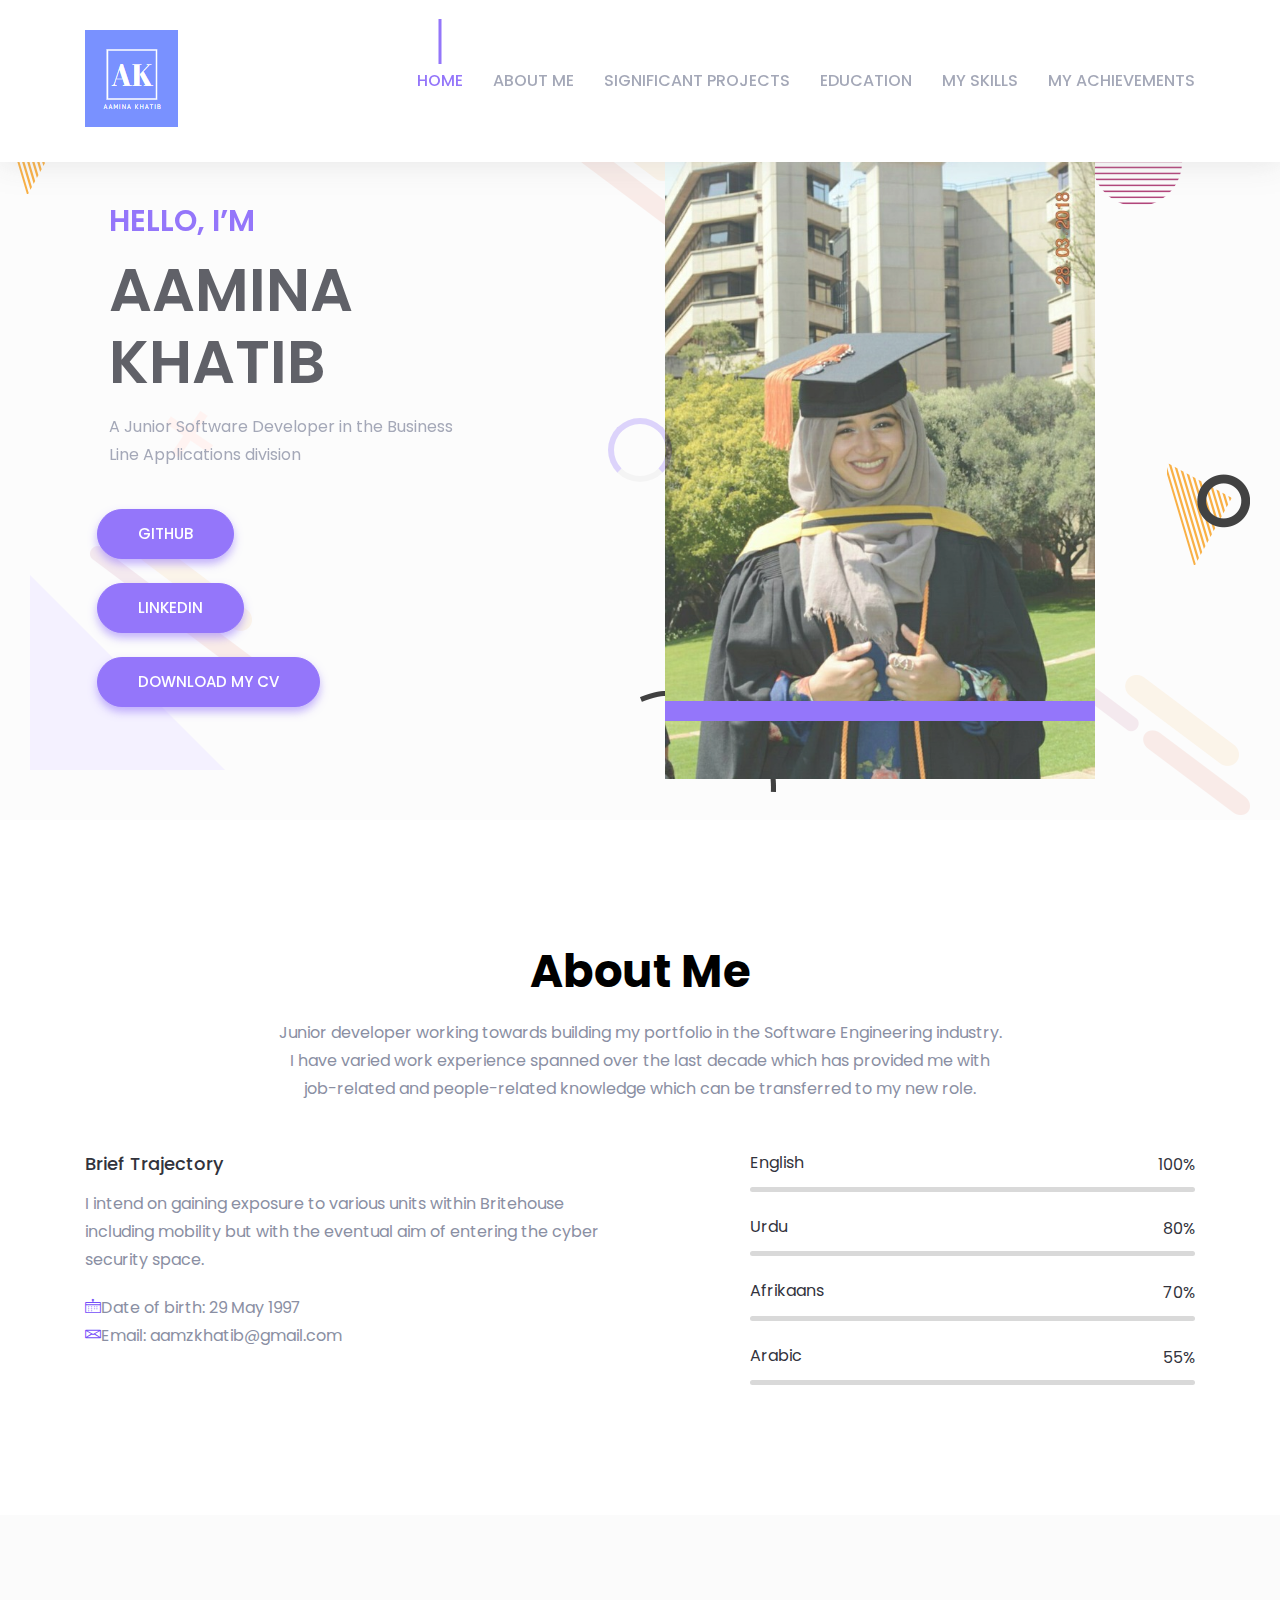
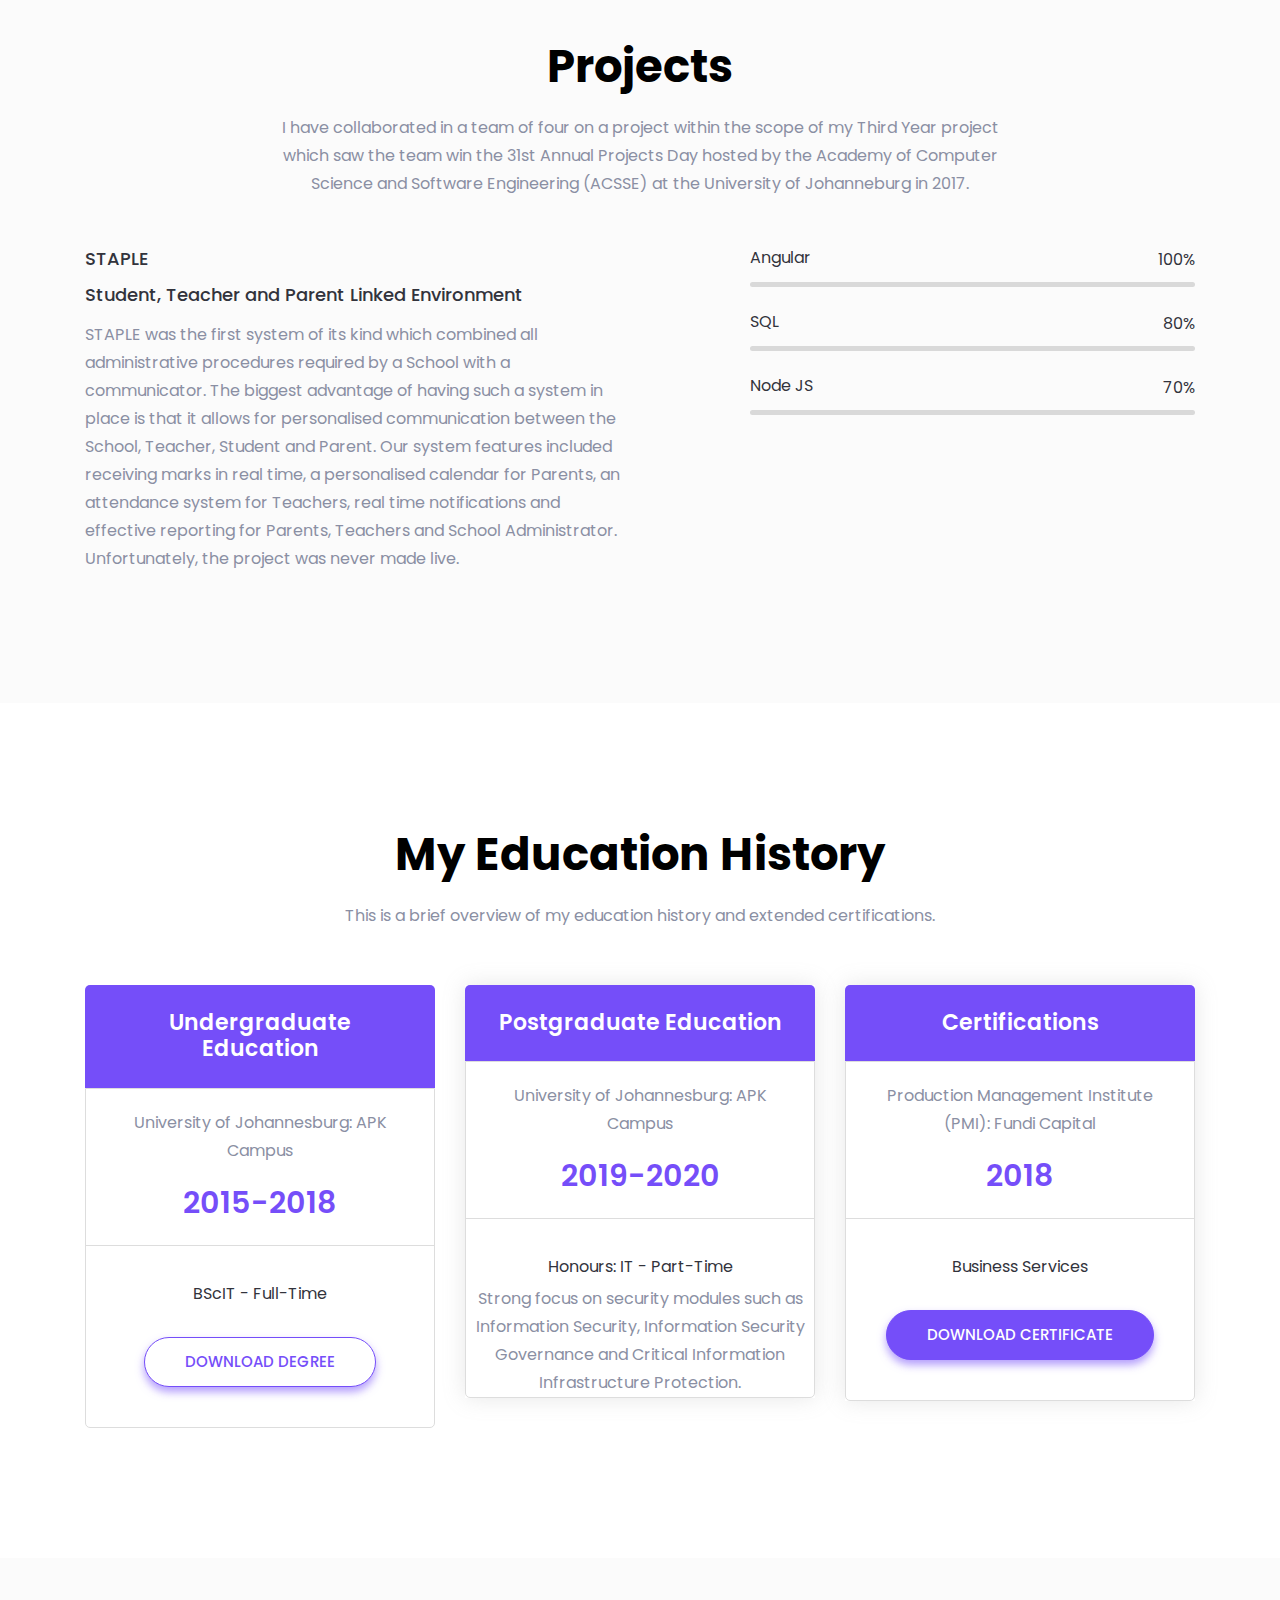
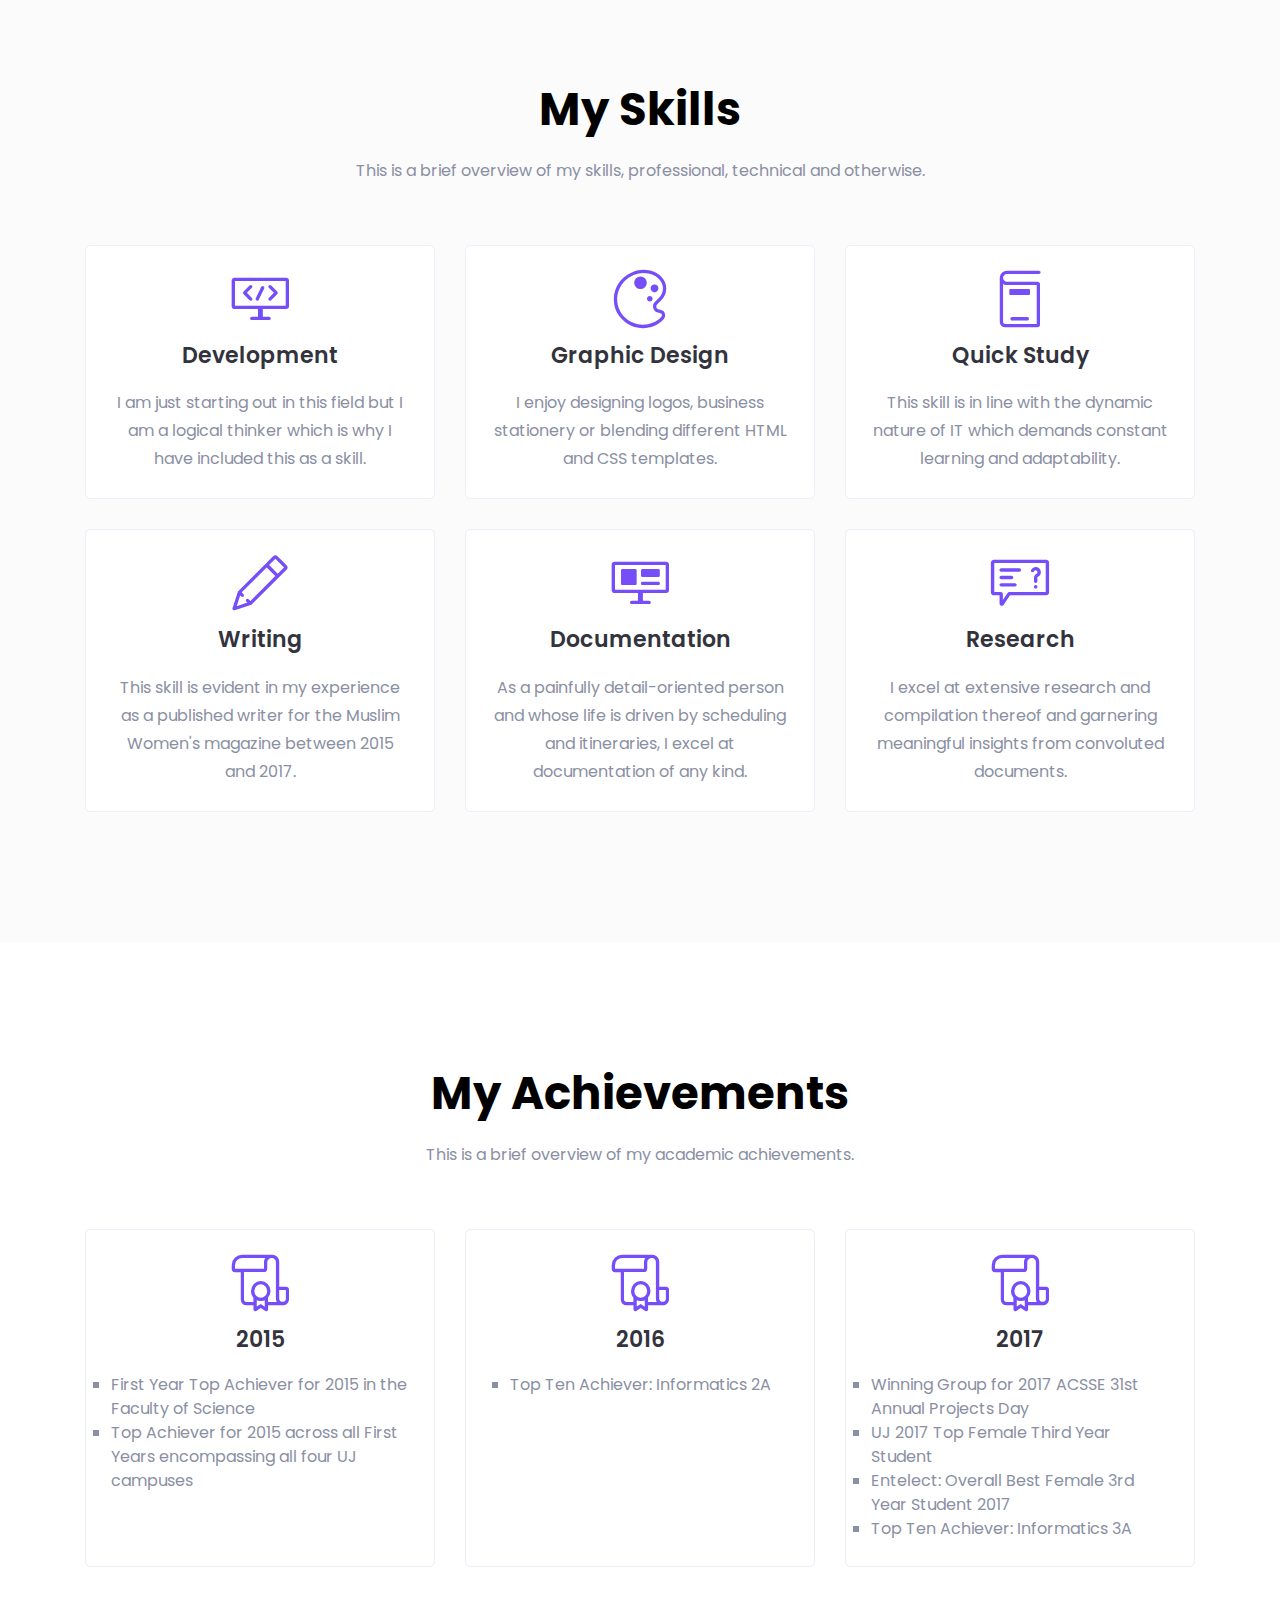
==== commit 49016499: "fixed nav" ====
--- a/index.html
+++ b/index.html
@@ -54,7 +54,7 @@
 <!--====== HEADER PART START ======-->
 
 <header id="home" class="header-area">
-    <div class="navigation">
+    <div class="navigation fixed-top">
         <div class="container">
             <div class="row">
                 <div class="col-lg-12">
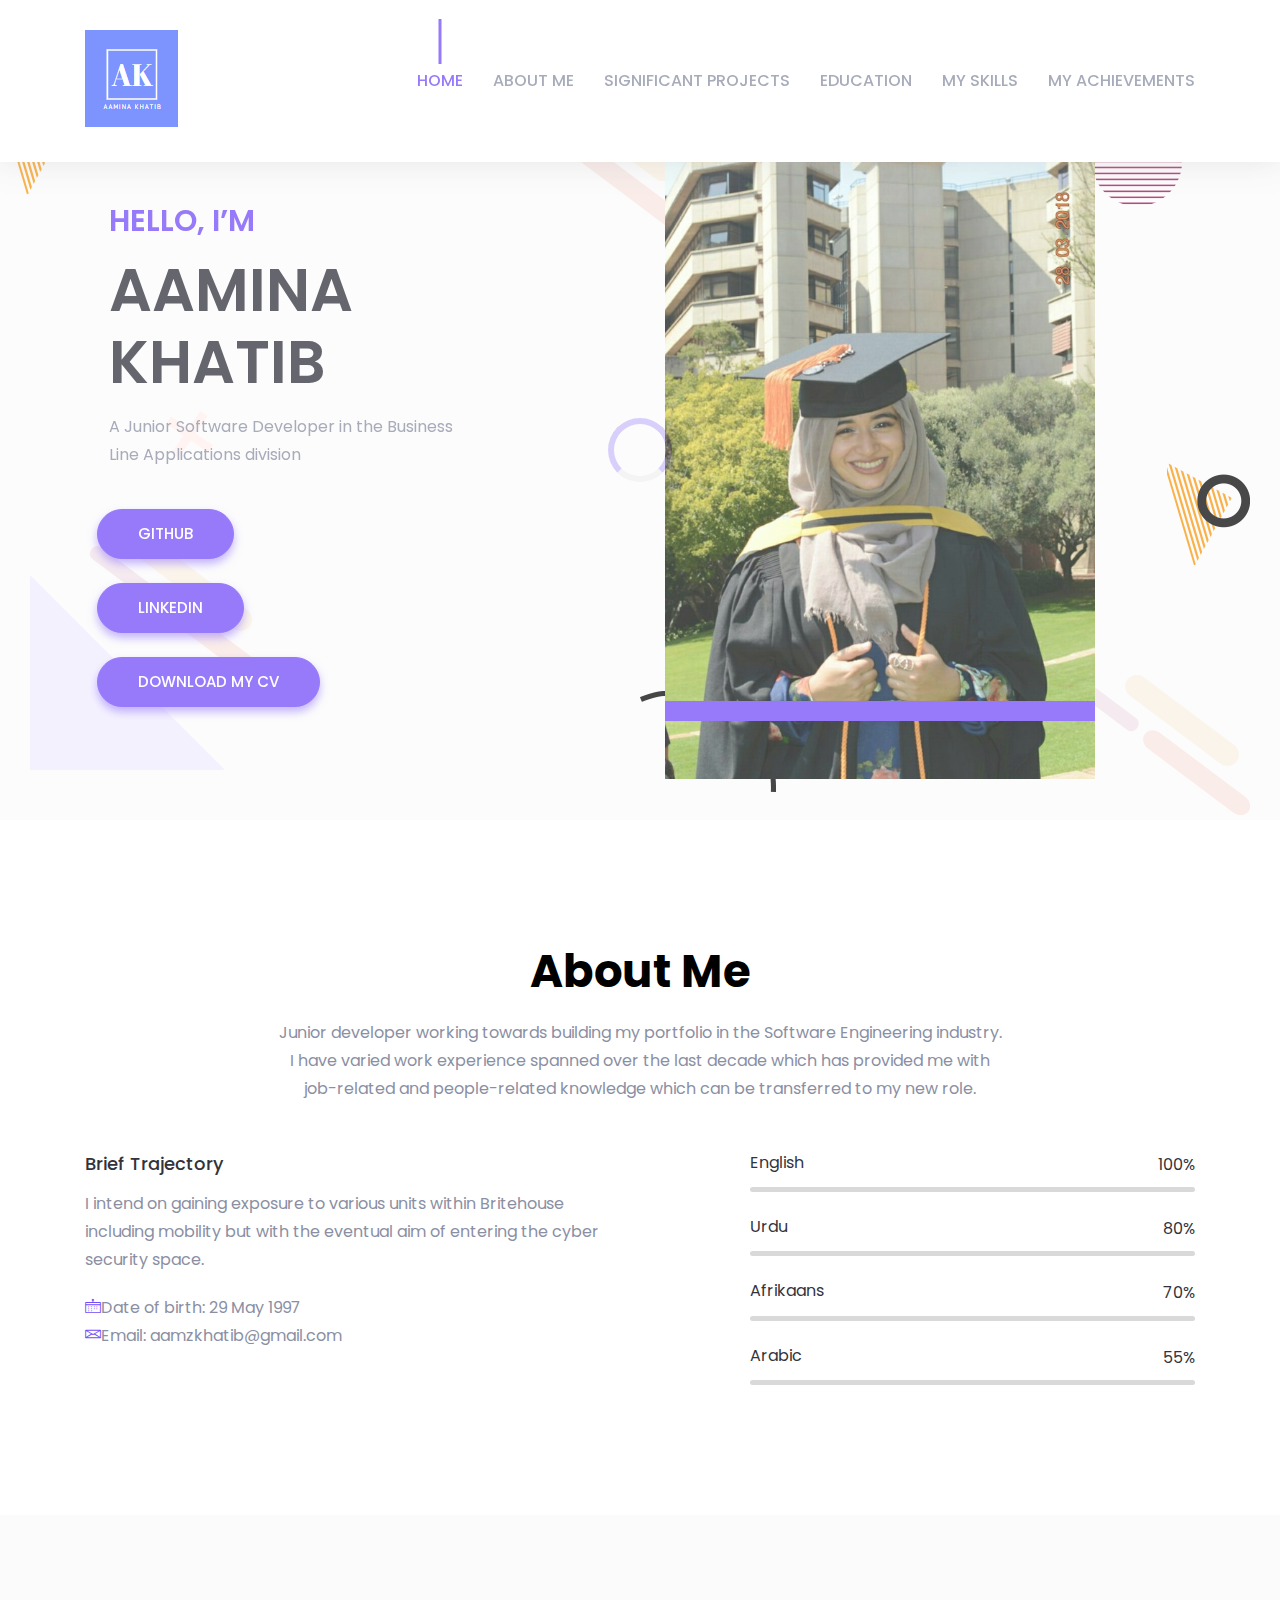
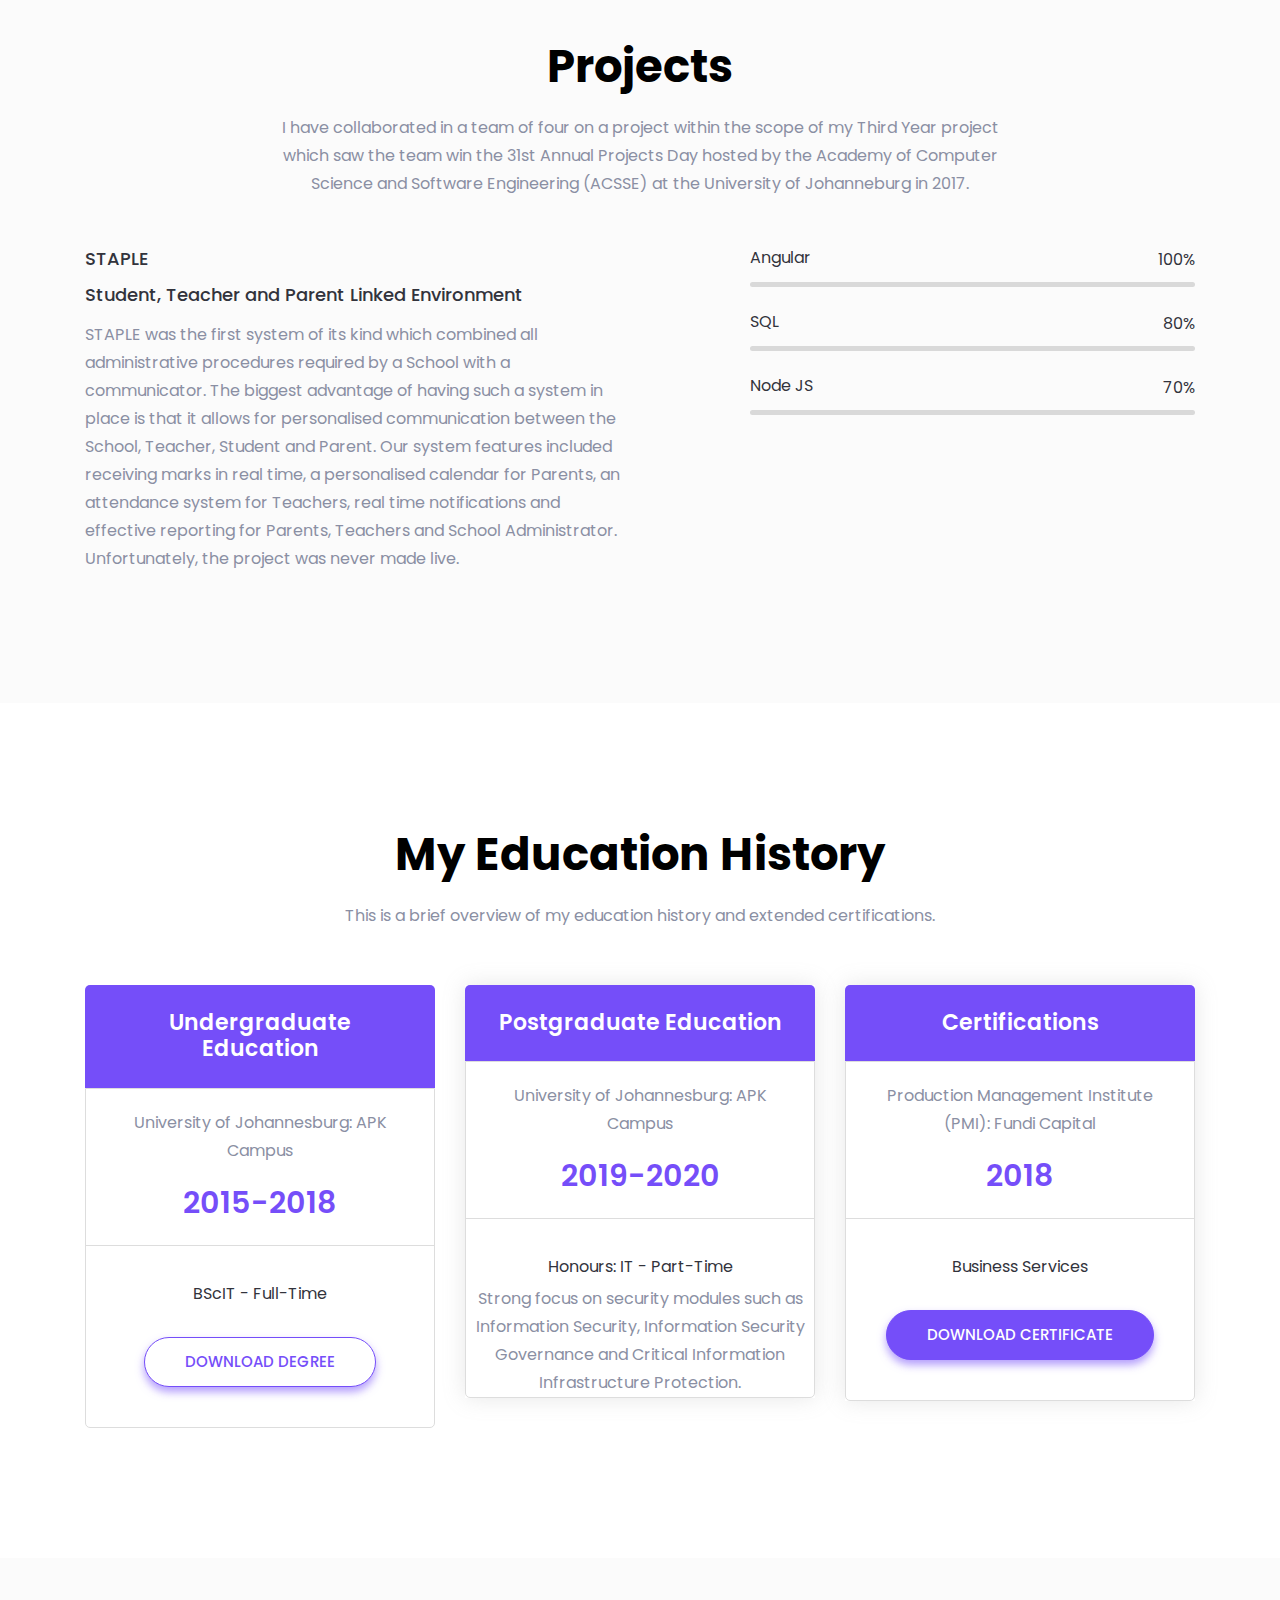
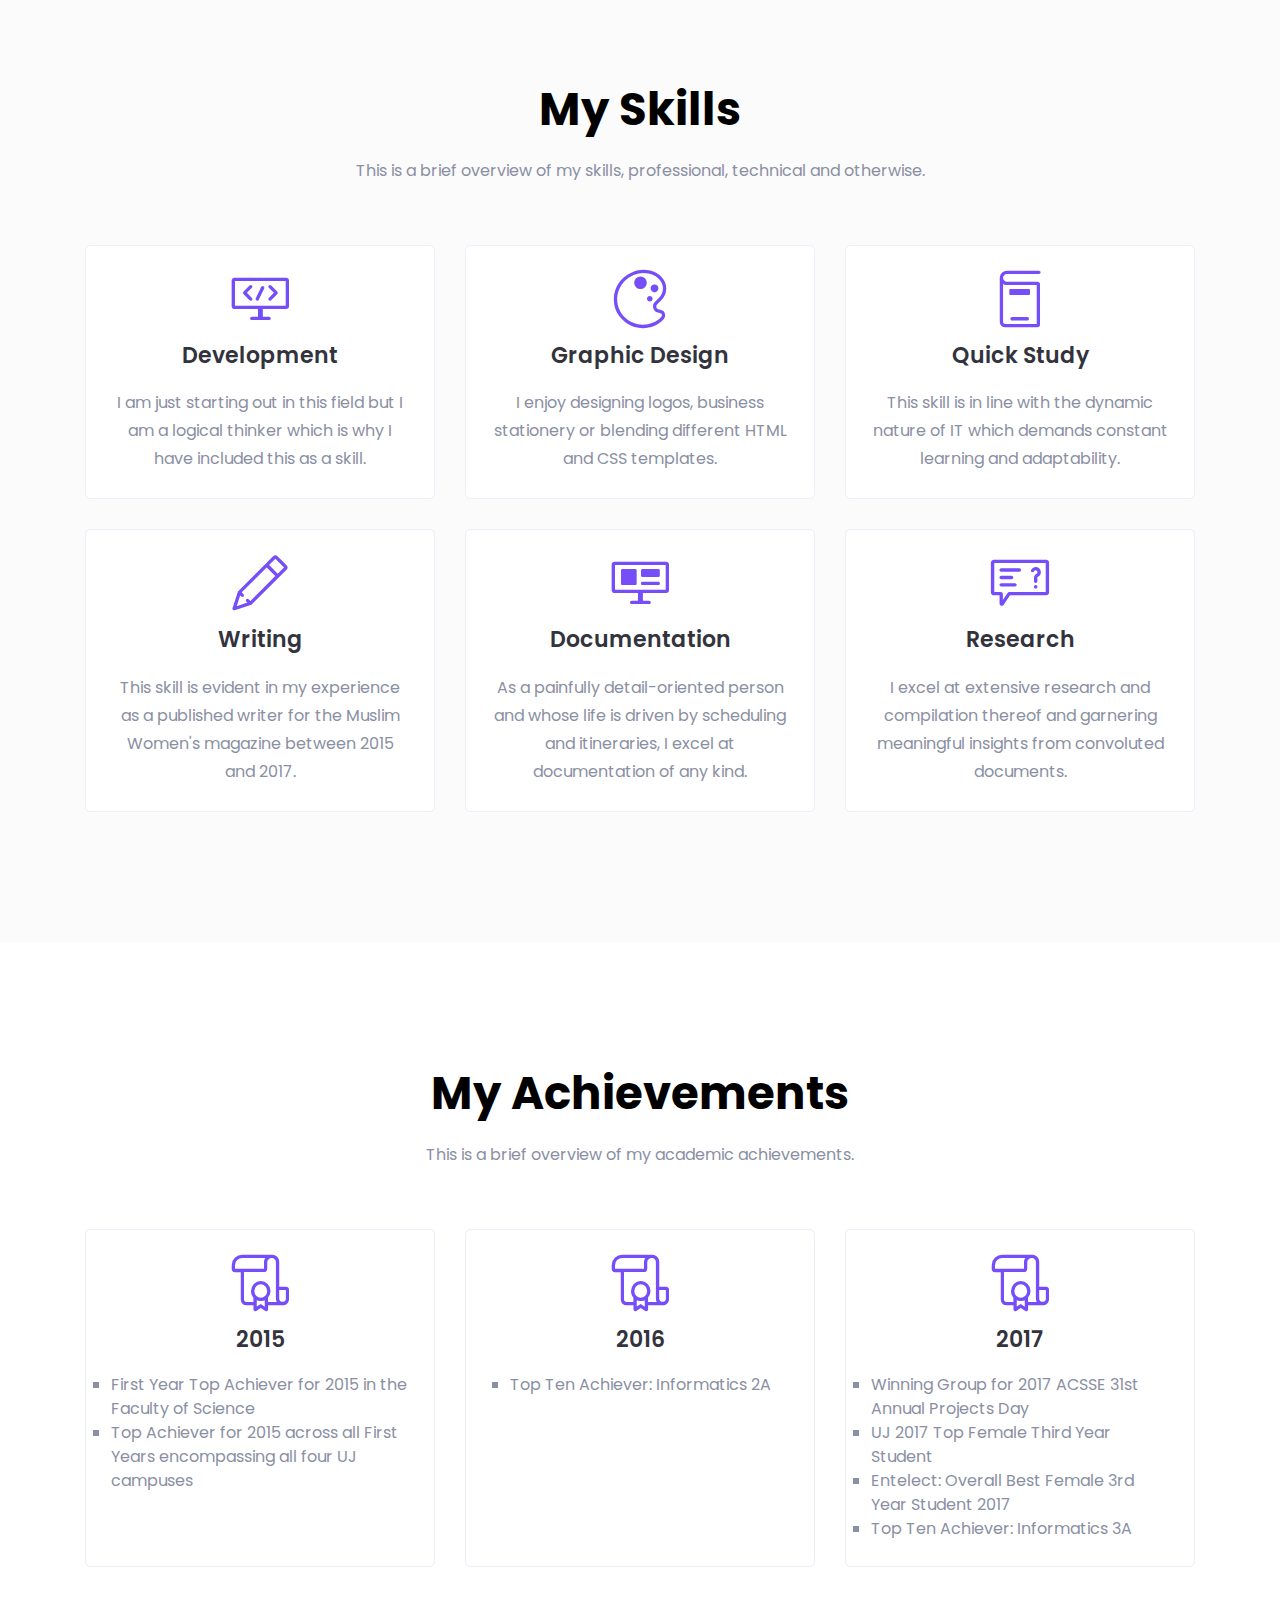
==== commit 0bcf2ece: "update CV" ====
--- a/index.html
+++ b/index.html
@@ -143,7 +143,7 @@
                                     <br/>
                                     <li><a class="main-btn custom-2" href="https://www.linkedin.com/in/aamina-khatib/">LinkedIn</a></li>
                                     <br/>
-                                    <li><a class="main-btn custom-2" href="assets/docs/Aamina Muneeb Khatib - CV 2020">Download My CV</a></li>
+                                    <li><a class="main-btn custom-2" href="assets/docs/Aamina - CV 2020">Download My CV</a></li>
                                 </ul>
                             </div> <!-- header social -->
                         </div>
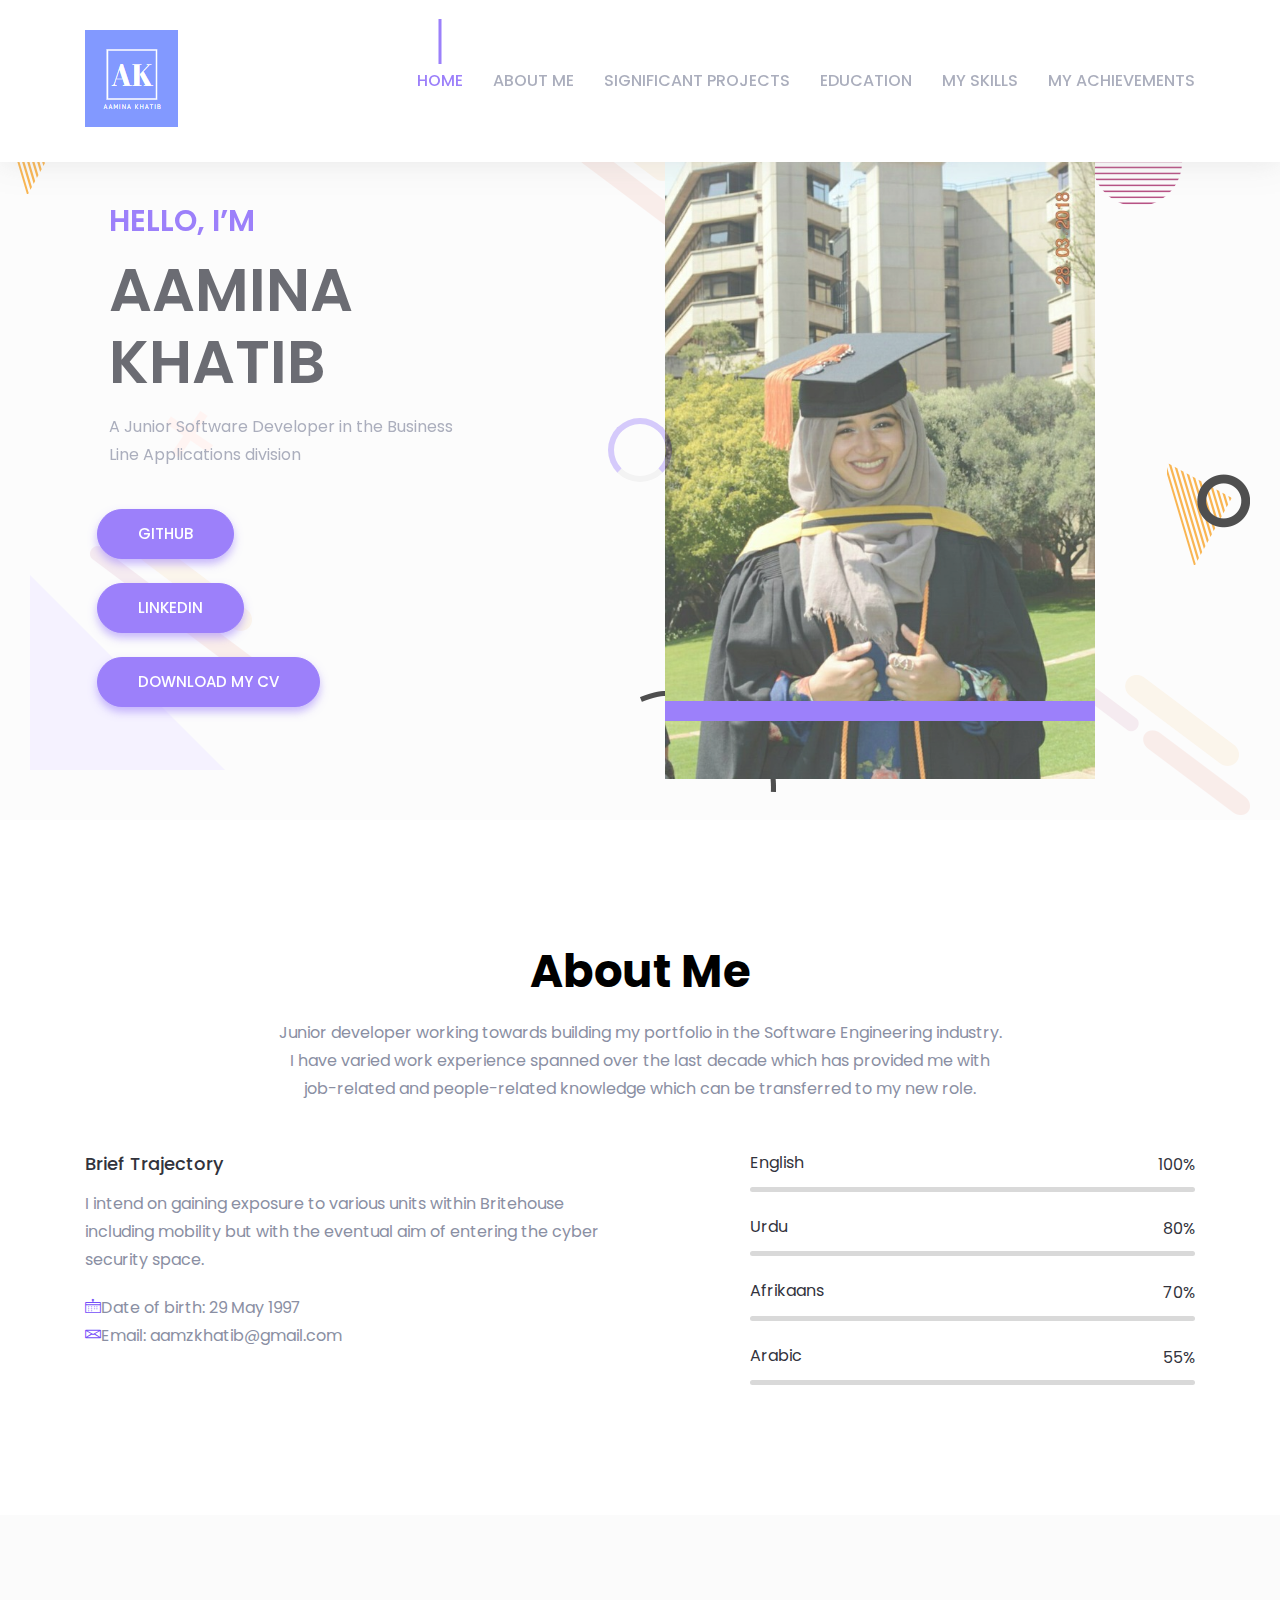
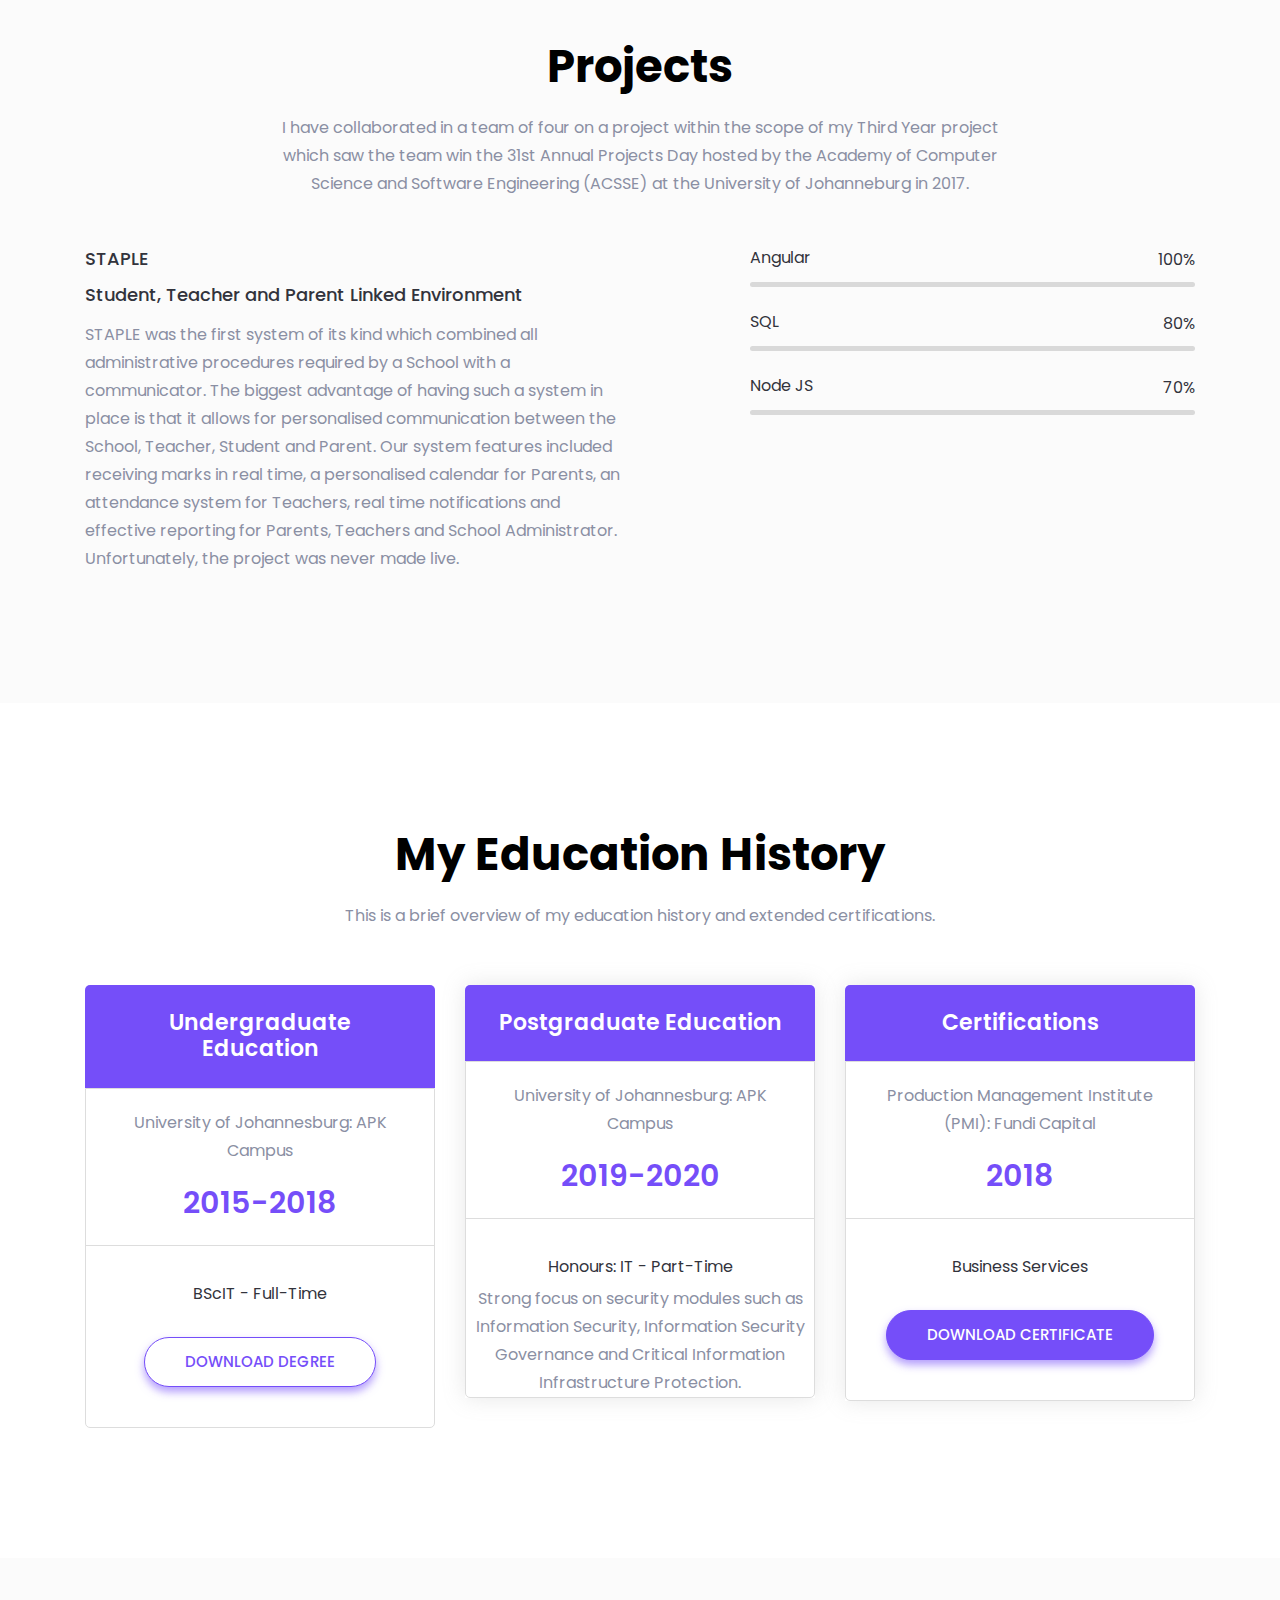
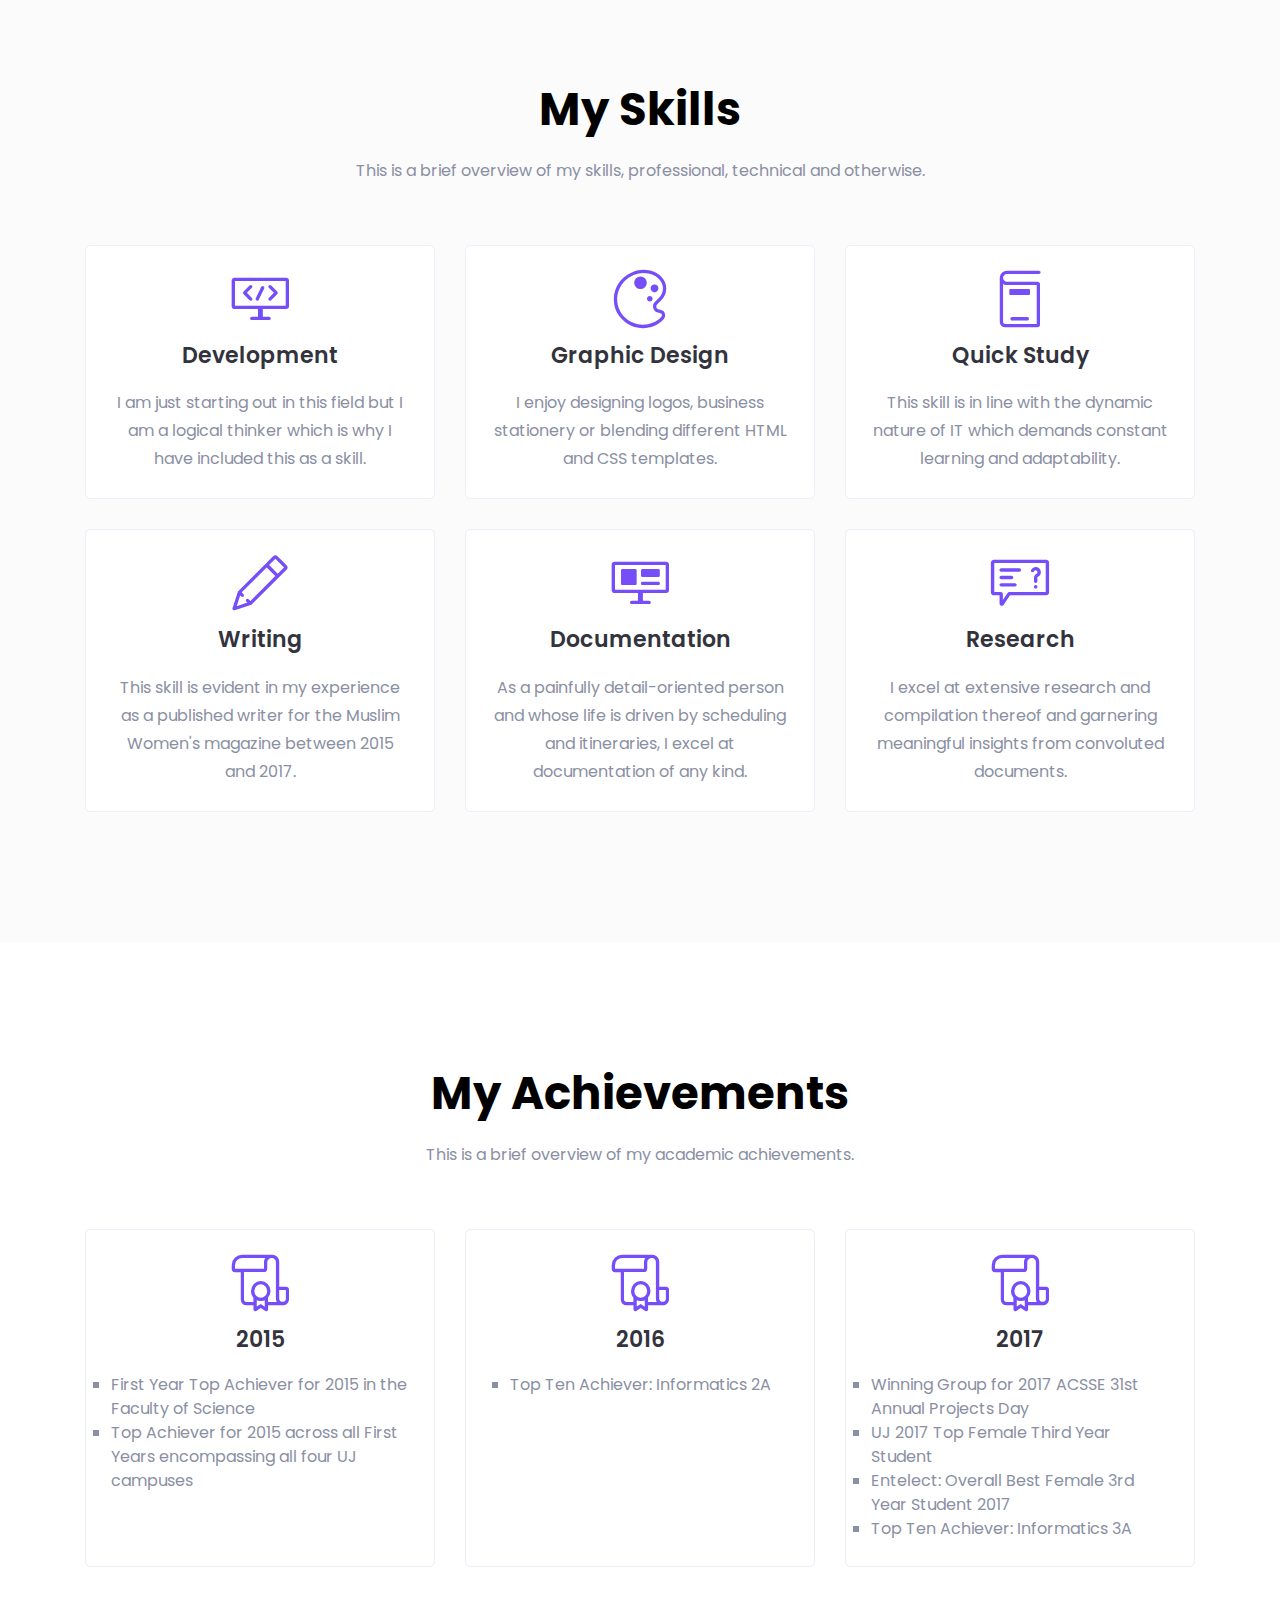
==== commit d5e7bbf1: "fix link" ====
--- a/index.html
+++ b/index.html
@@ -143,7 +143,7 @@
                                     <br/>
                                     <li><a class="main-btn custom-2" href="https://www.linkedin.com/in/aamina-khatib/">LinkedIn</a></li>
                                     <br/>
-                                    <li><a class="main-btn custom-2" href="assets/docs/Aamina - CV 2020">Download My CV</a></li>
+                                    <li><a class="main-btn custom-2" href="assets/docs/Aamina Khatib - CV 2020">Download My CV</a></li>
                                 </ul>
                             </div> <!-- header social -->
                         </div>
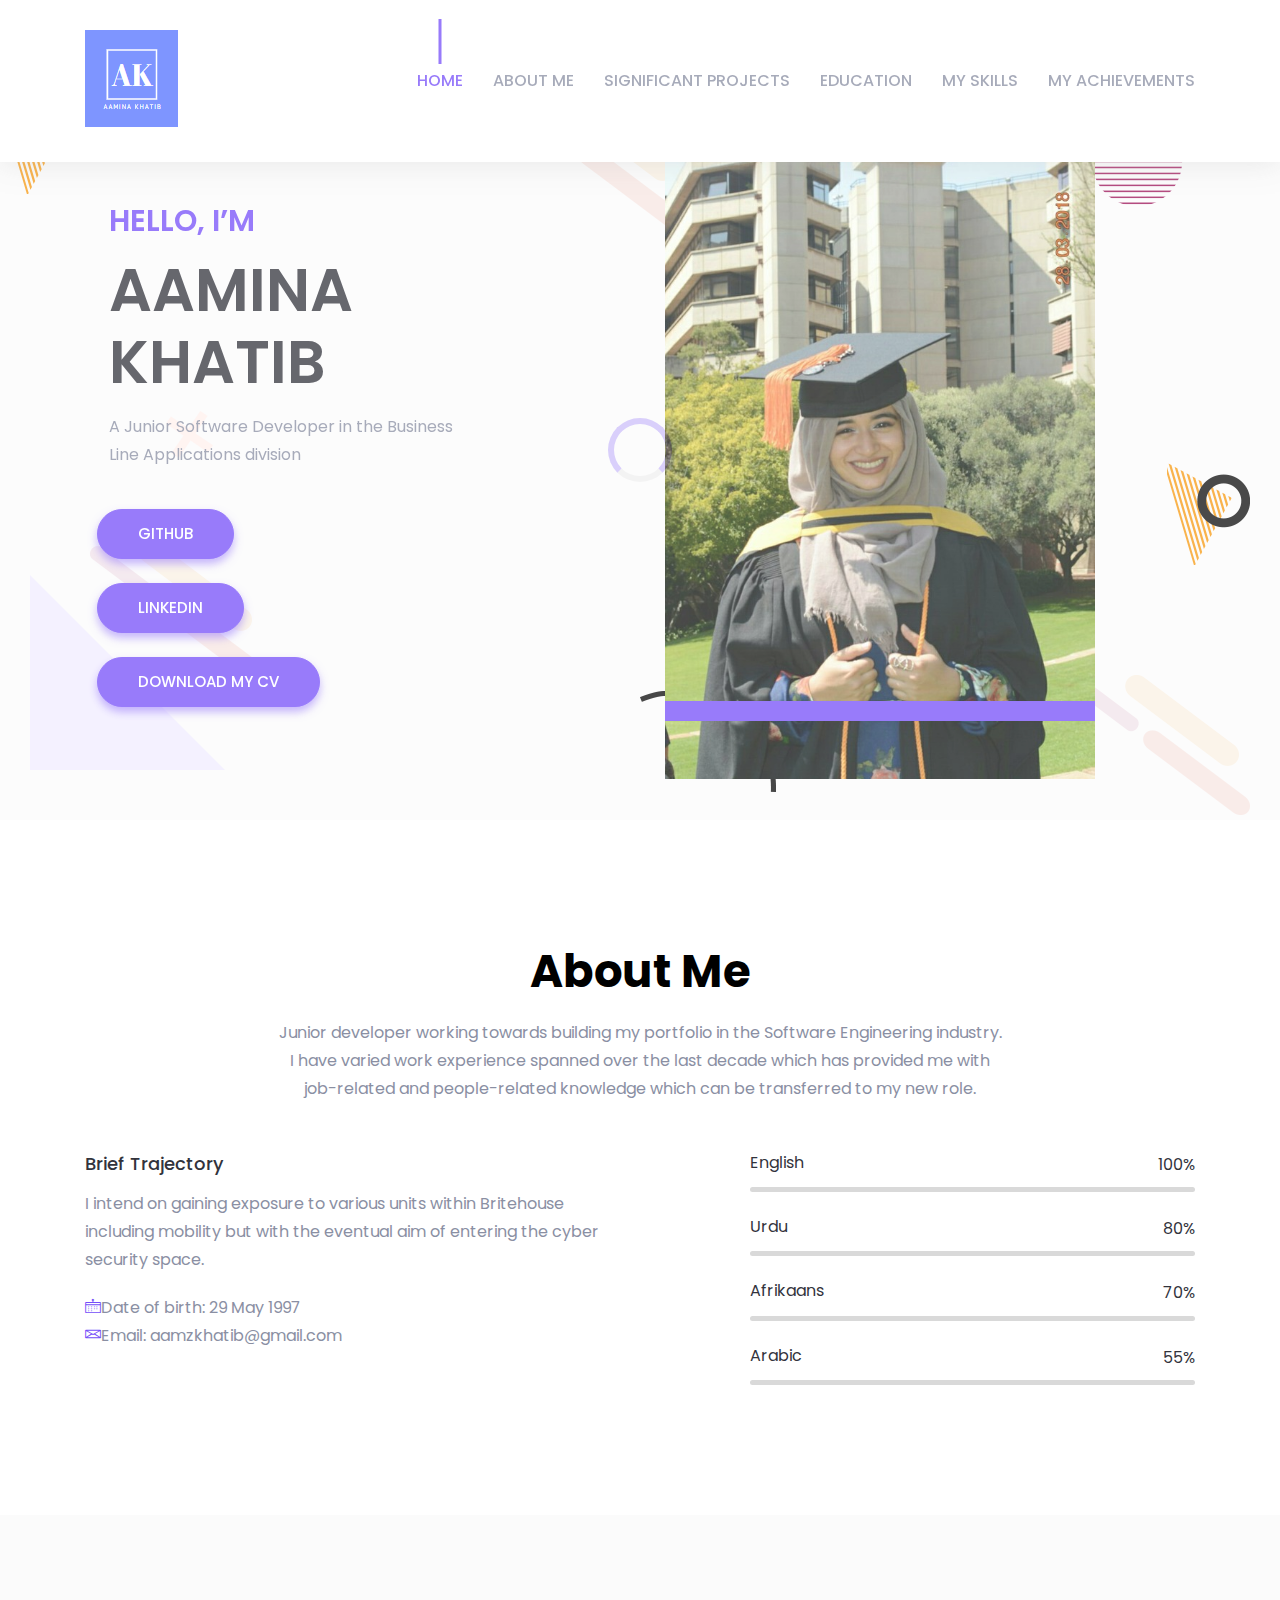
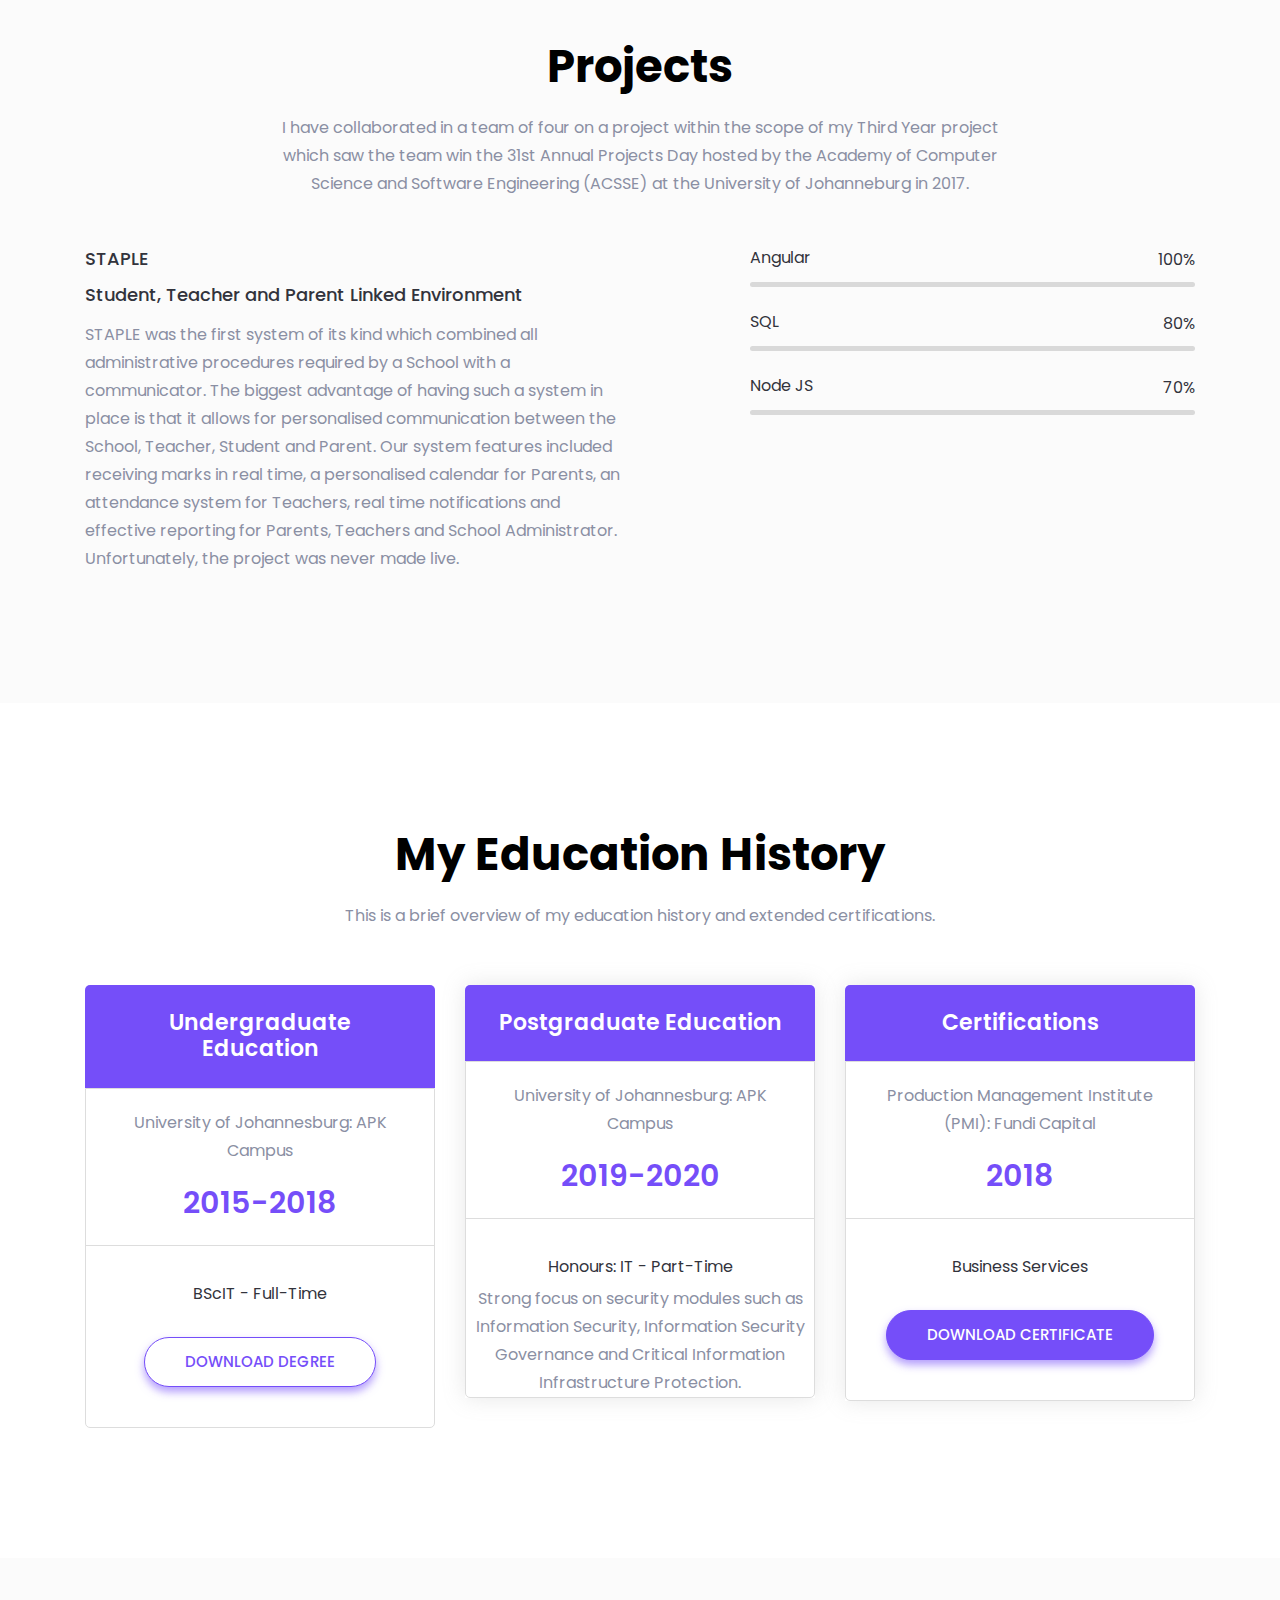
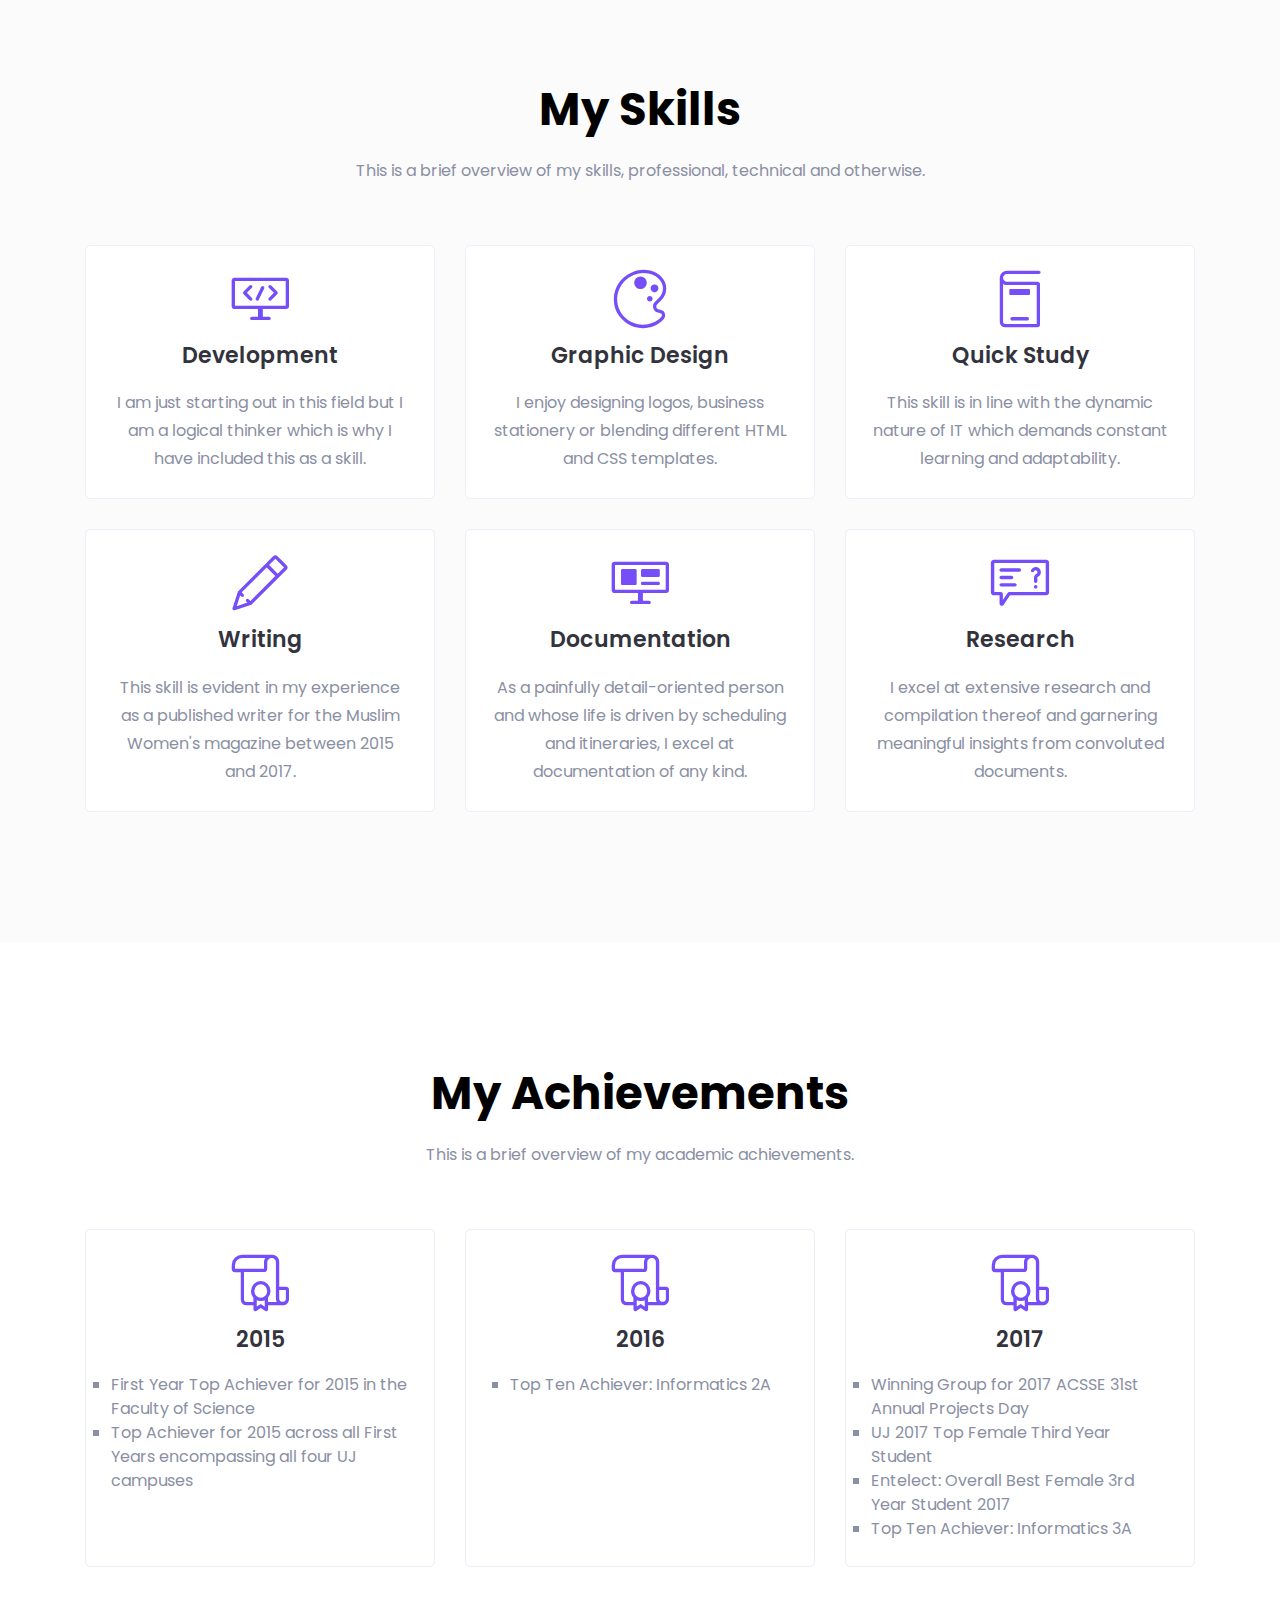
==== commit 93229c02: "fix link" ====
--- a/index.html
+++ b/index.html
@@ -143,7 +143,7 @@
                                     <br/>
                                     <li><a class="main-btn custom-2" href="https://www.linkedin.com/in/aamina-khatib/">LinkedIn</a></li>
                                     <br/>
-                                    <li><a class="main-btn custom-2" href="assets/docs/Aamina Khatib - CV 2020">Download My CV</a></li>
+                                    <li><a class="main-btn custom-2" href="assets/docs/Aamina Khatib CV 2020">Download My CV</a></li>
                                 </ul>
                             </div> <!-- header social -->
                         </div>
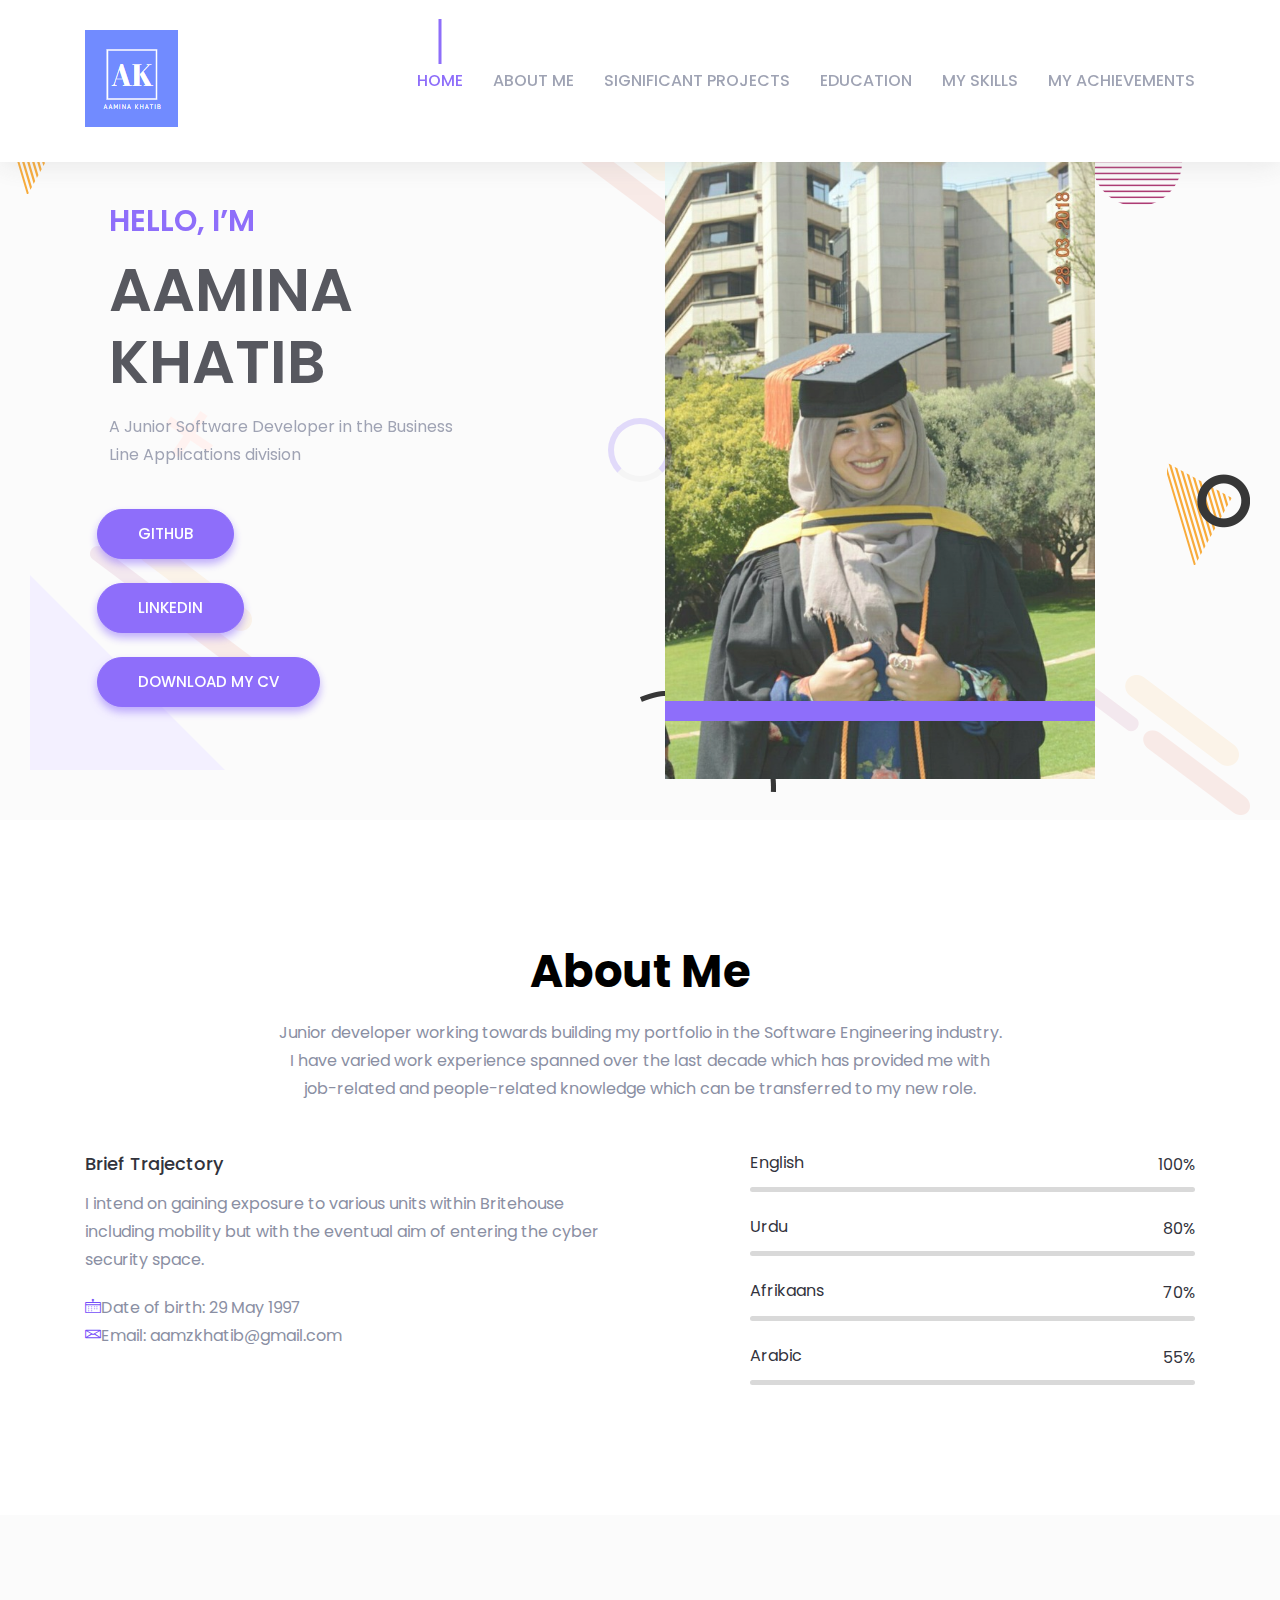
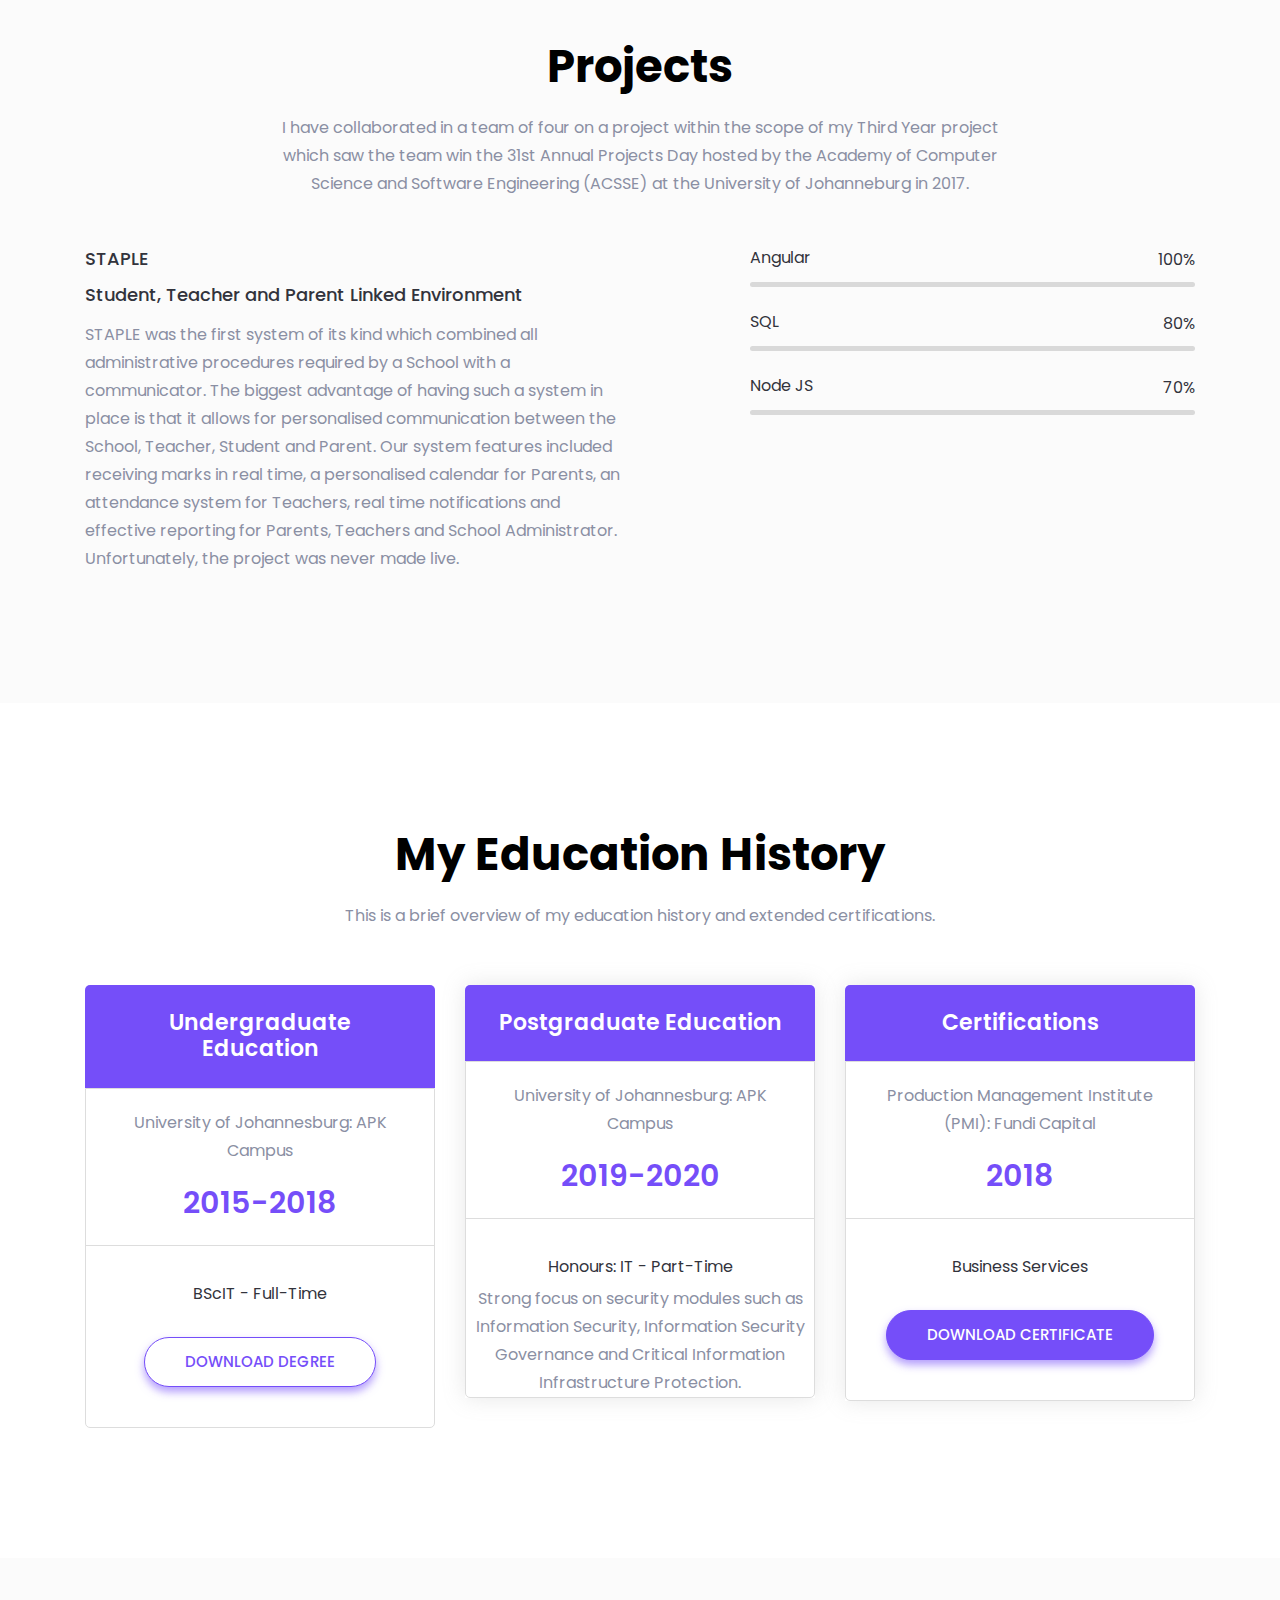
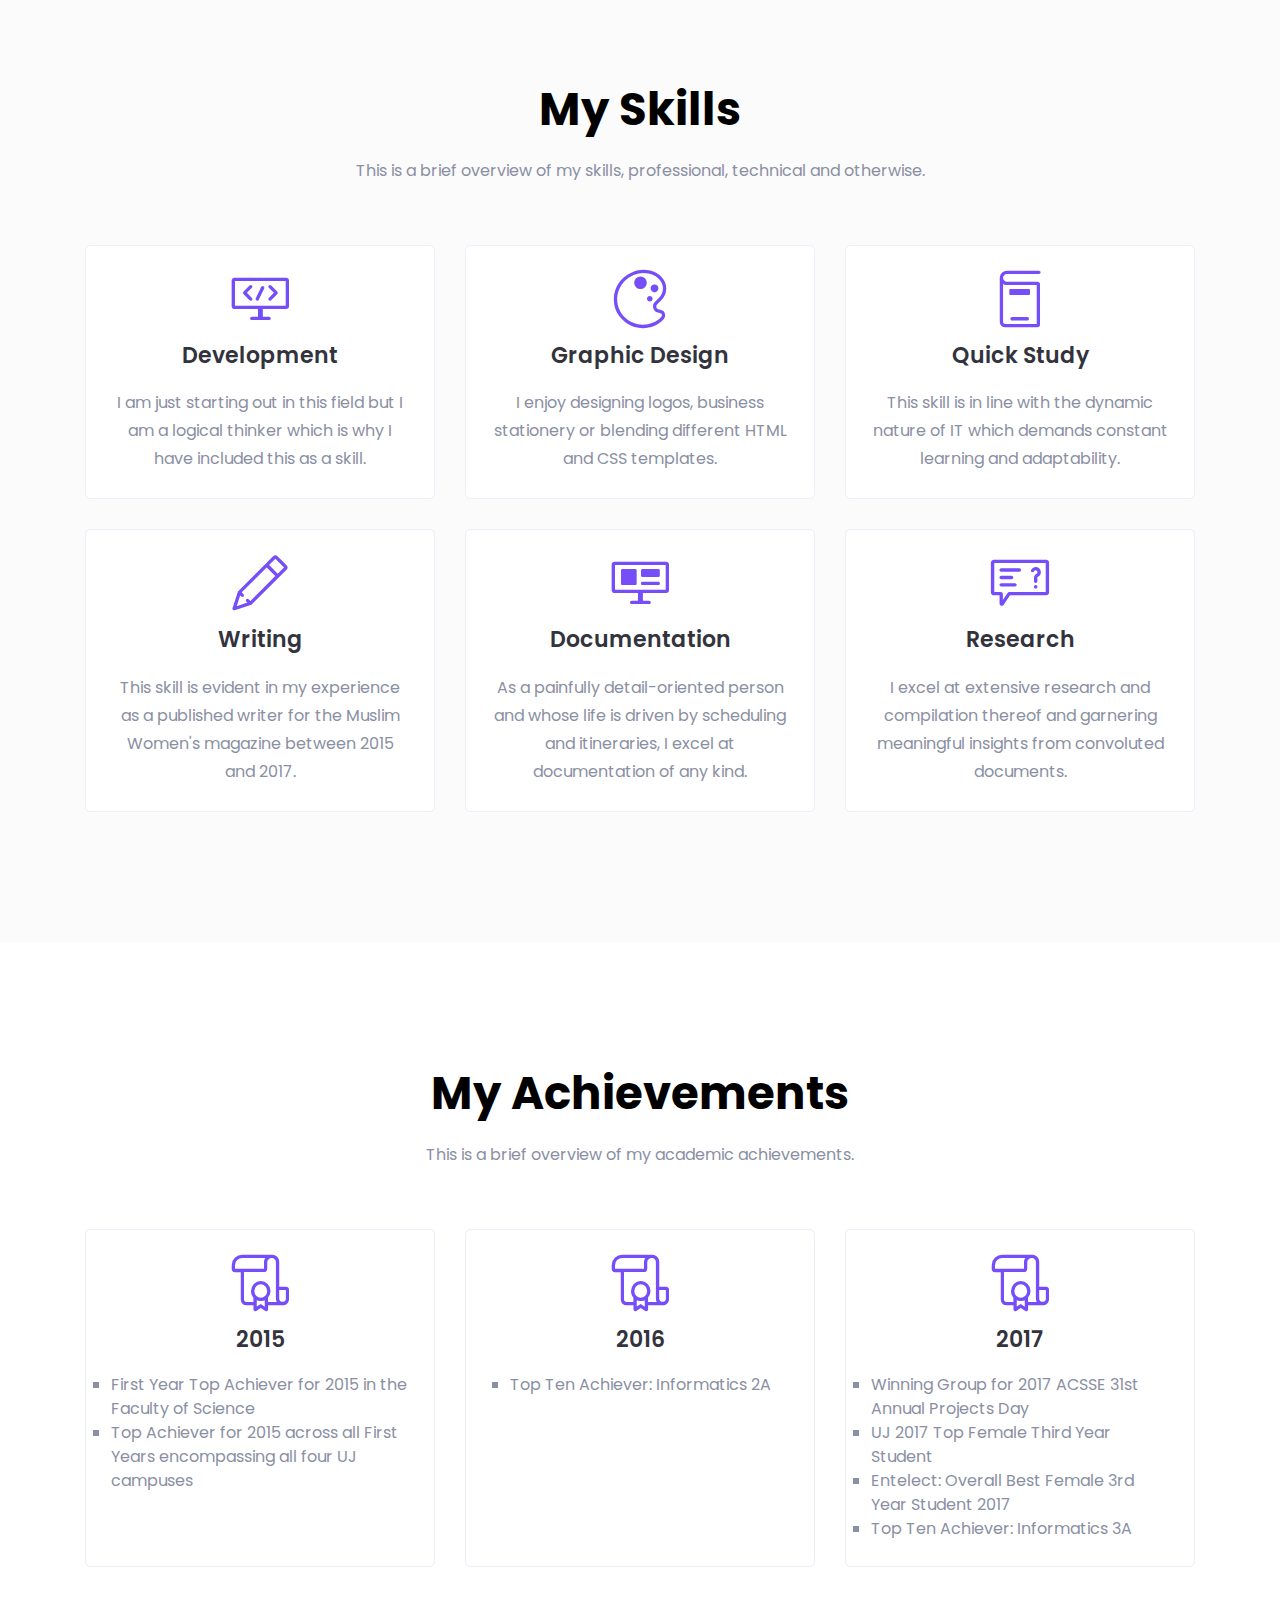
==== commit f82f24f7: "navbar responsiveness" ====
--- a/index.html
+++ b/index.html
@@ -29,6 +29,9 @@
 
     <!--====== Style css ======-->
     <link rel="stylesheet" href="assets/css/style.css">
+
+    <!--====== my Style css ======-->
+    <link rel="stylesheet" href="assets/css/myCss.css">
 
 <!--====== PRELOADER PART START ======-->
 
@@ -54,7 +57,7 @@
 <!--====== HEADER PART START ======-->
 
 <header id="home" class="header-area">
-    <div class="navigation fixed-top">
+    <div class="navigation myNav">
         <div class="container">
             <div class="row">
                 <div class="col-lg-12">
@@ -143,7 +146,7 @@
                                     <br/>
                                     <li><a class="main-btn custom-2" href="https://www.linkedin.com/in/aamina-khatib/">LinkedIn</a></li>
                                     <br/>
-                                    <li><a class="main-btn custom-2" href="assets/docs/Aamina Khatib CV 2020">Download My CV</a></li>
+                                    <li><a class="main-btn custom-2" href="assets/docs/Aamina Khatib CV 2020.pdf">Download My CV</a></li>
                                 </ul>
                             </div> <!-- header social -->
                         </div>
--- a/assets/css/myCss.css
+++ b/assets/css/myCss.css
@@ -0,0 +1,19 @@
+@media (max-width: 760px)
+{
+    .myNav
+    {
+        top: 0;
+        width: 100%;
+        z-index: 1;
+    }
+}
+
+@media (min-width:768px)
+{
+    .myNav{
+        position: fixed;
+        top: 0;
+        width: 100%;
+        z-index: 1;
+    }
+}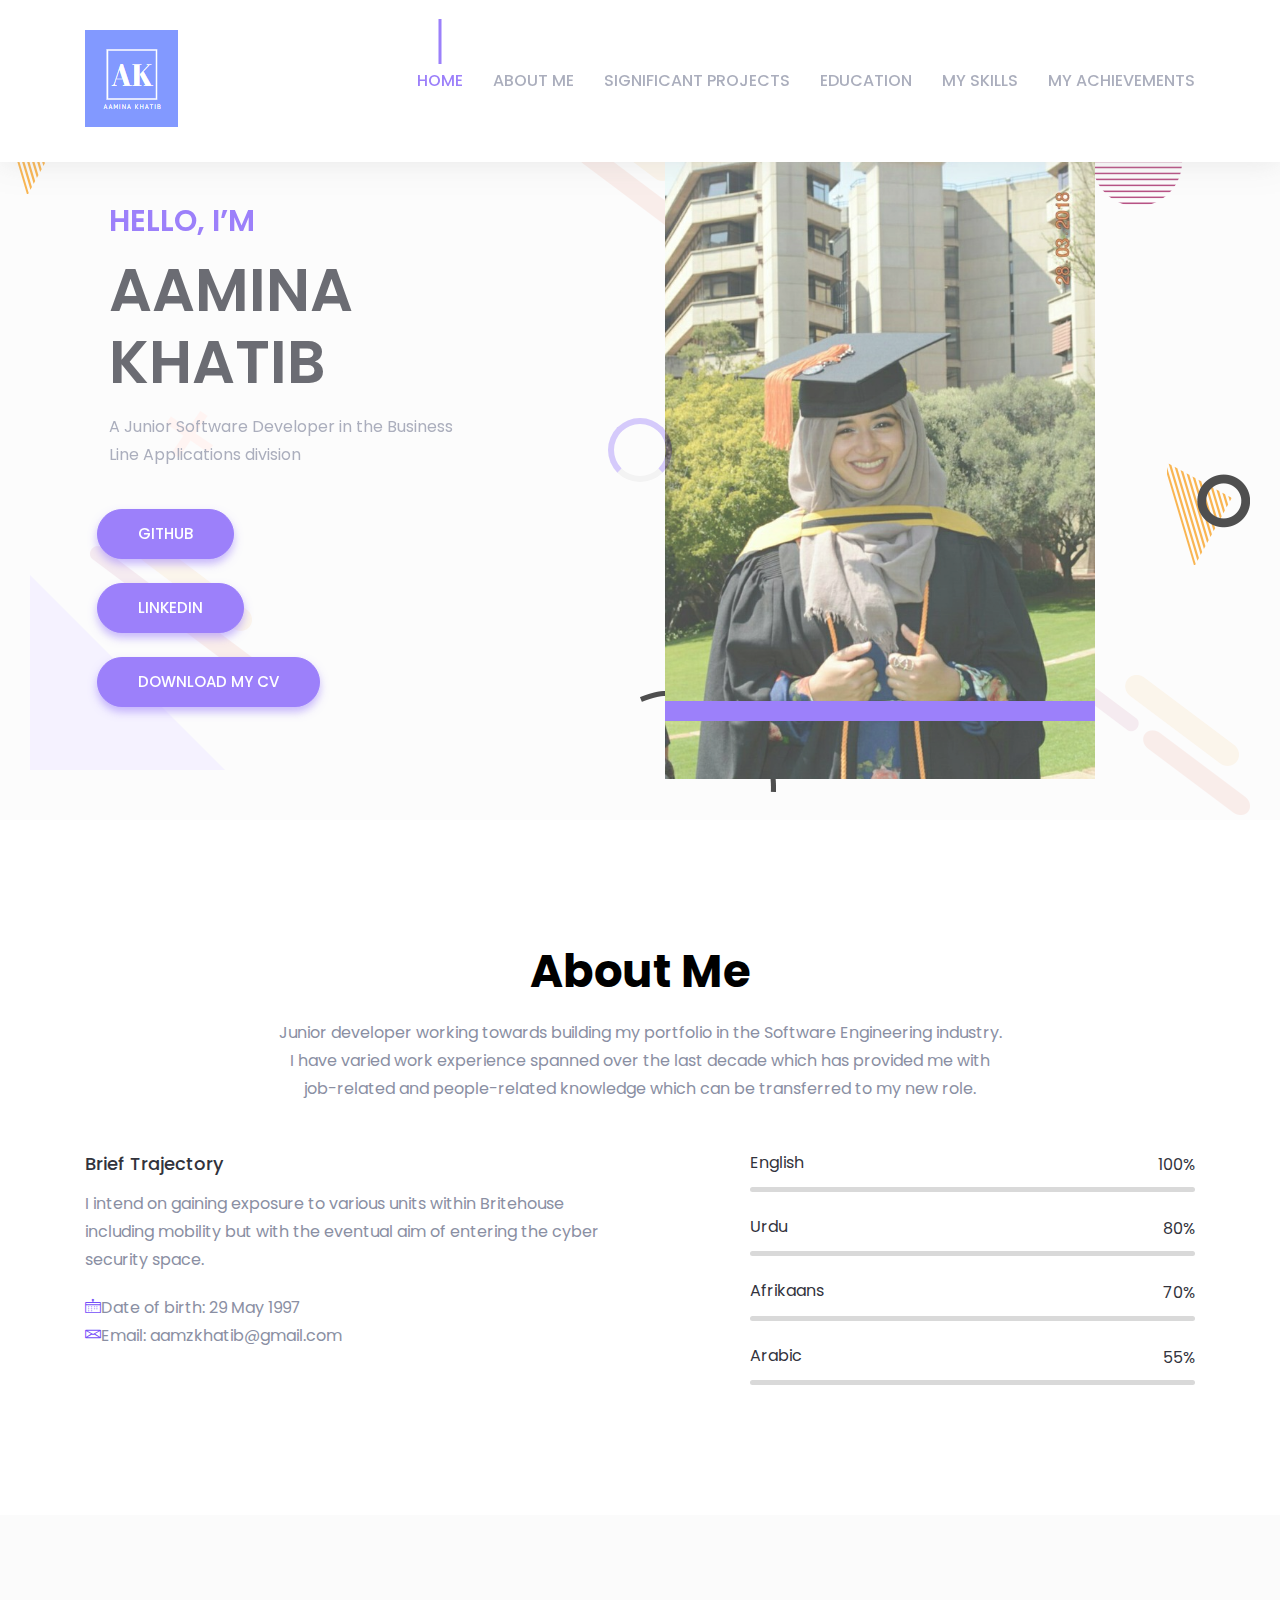
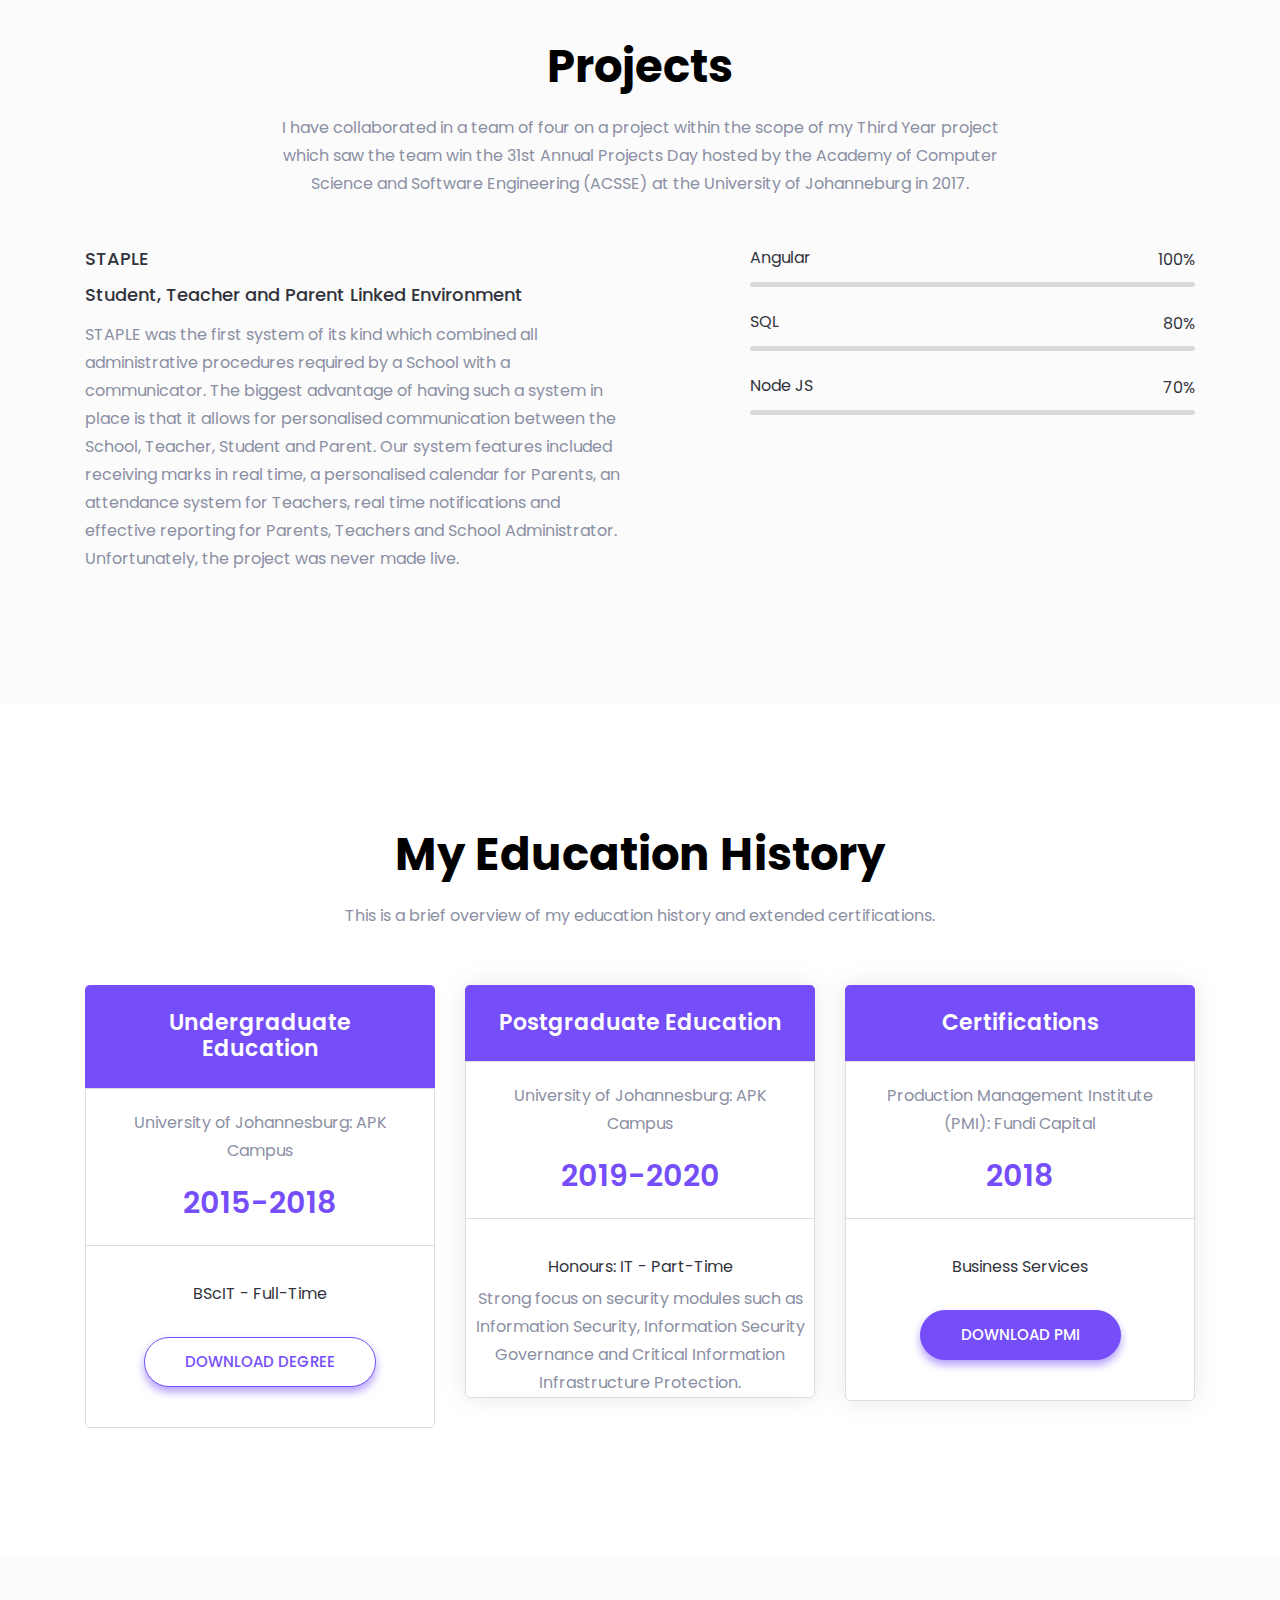
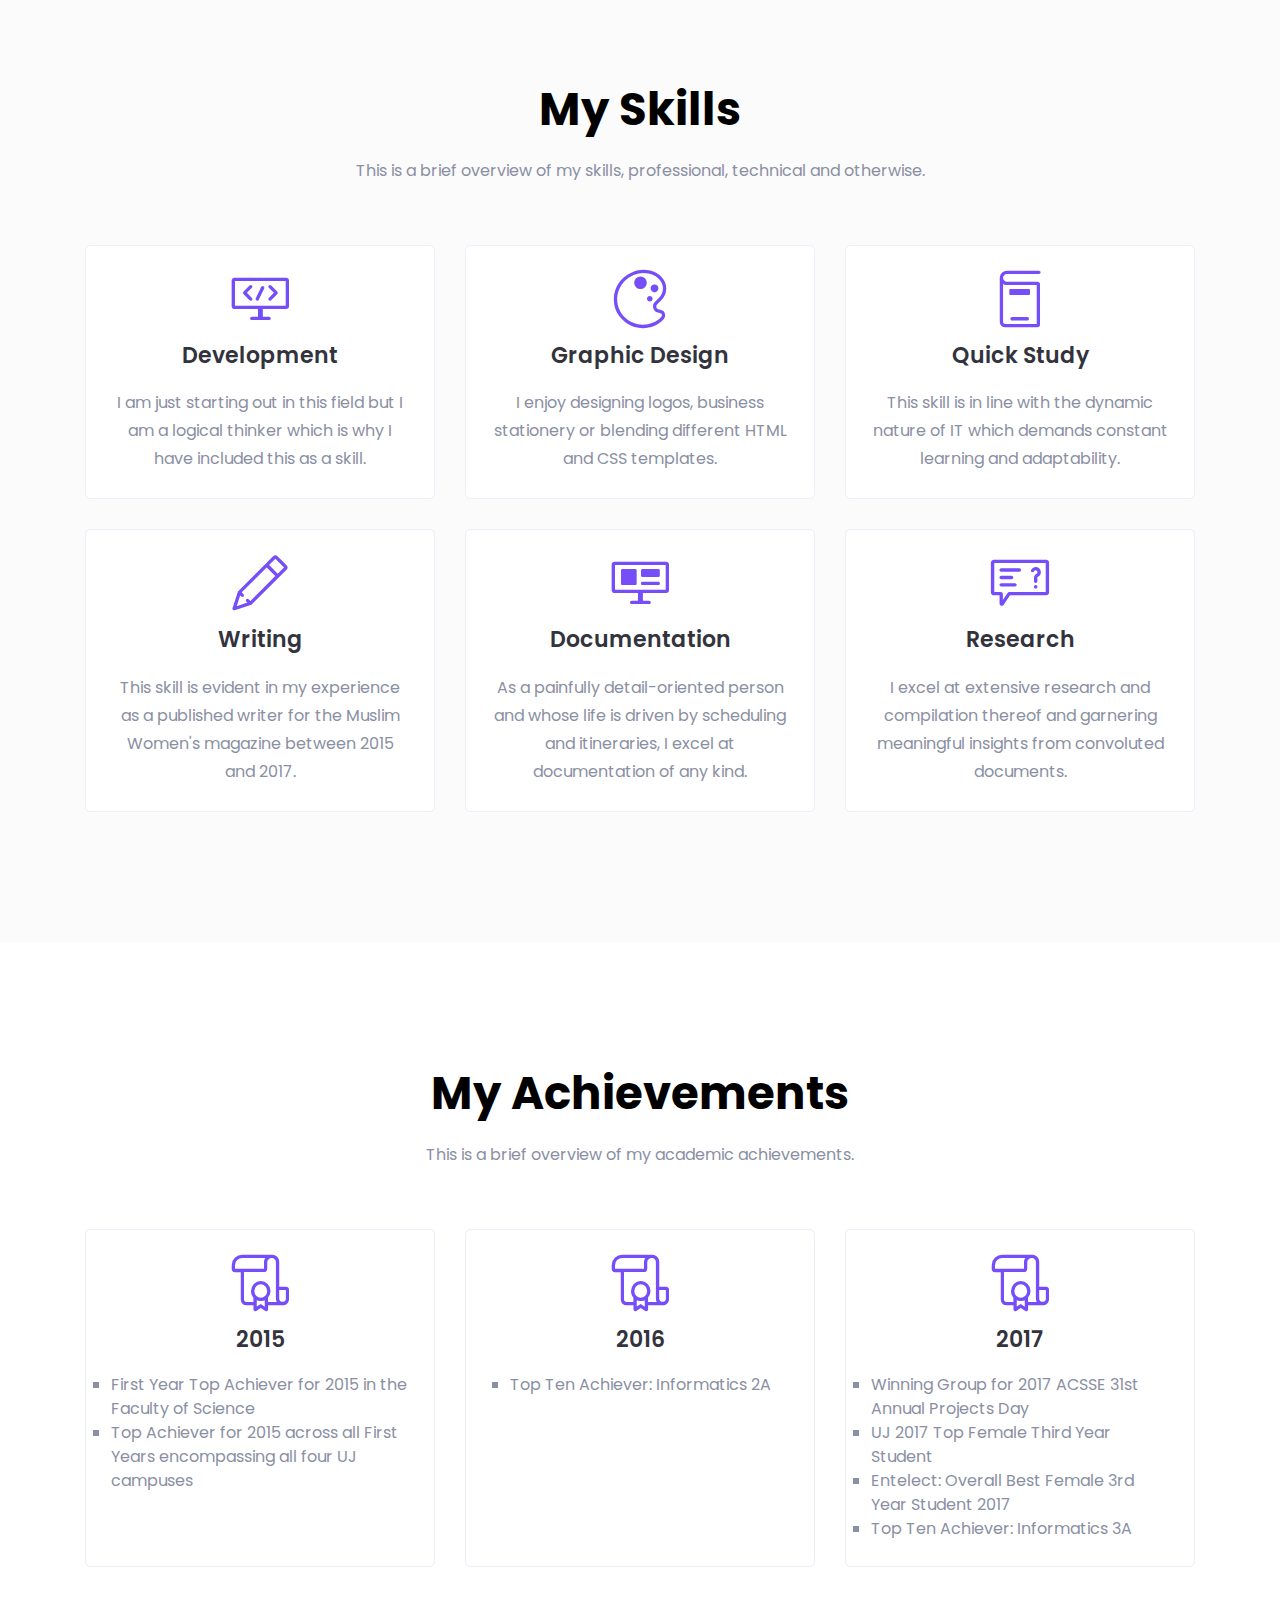
==== commit 316c51d1: "button padding" ====
--- a/index.html
+++ b/index.html
@@ -124,7 +124,11 @@
               padding-left: 27px;
               padding-right: 27px;
             }
-        </style>
+            #paddingButton {
+              padding-left: 40px;
+              padding-right: 40px;
+            }          
+        </style>       
 
         <div class="container" id="paddingDiv">
             <div class="row align-items-center">
@@ -385,7 +389,9 @@
                             </ul>
                         </div>
                         <div class="pricing-btn">
-                            <a class="main-btn" href="assets/docs/BSc.pdf">Download Degree</a>
+                            <div class="#paddingButton">
+                                <a class="main-btn" href="assets/docs/BSc.pdf">Download Degree</a>
+                            </div>
                         </div>							
                     </div>
                 </div> <!-- single pricing -->
@@ -425,7 +431,9 @@
                             </ul>
                         </div>
                         <div class="pricing-btn">
-                            <a class="main-btn" href="assets/docs/PMI_Cert.pdf">Download Certificate</a>
+                            <div class="#paddingButton"></div>
+                                <a class="main-btn" href="assets/docs/PMI_Cert.pdf">Download PMI</a>
+                        </div>
                         </div>
                     </div>
                 </div> <!-- single pricing -->
